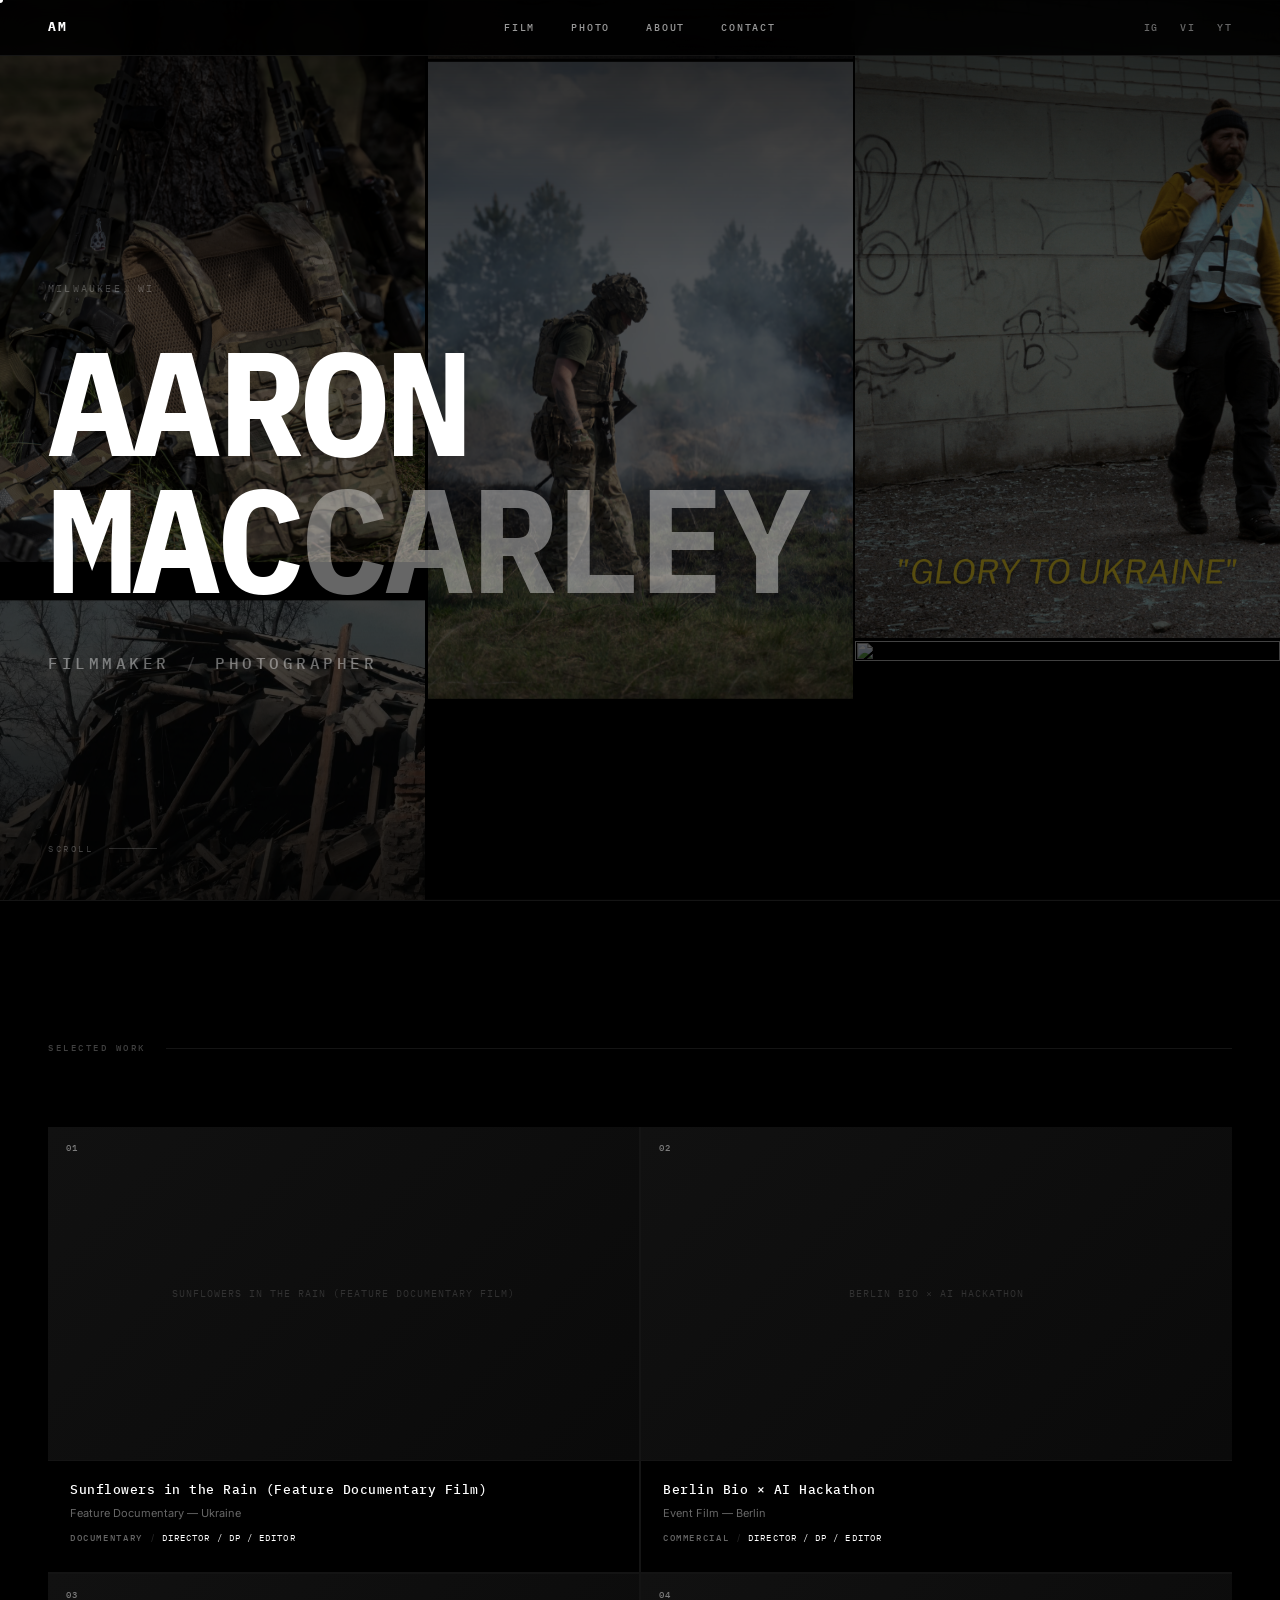
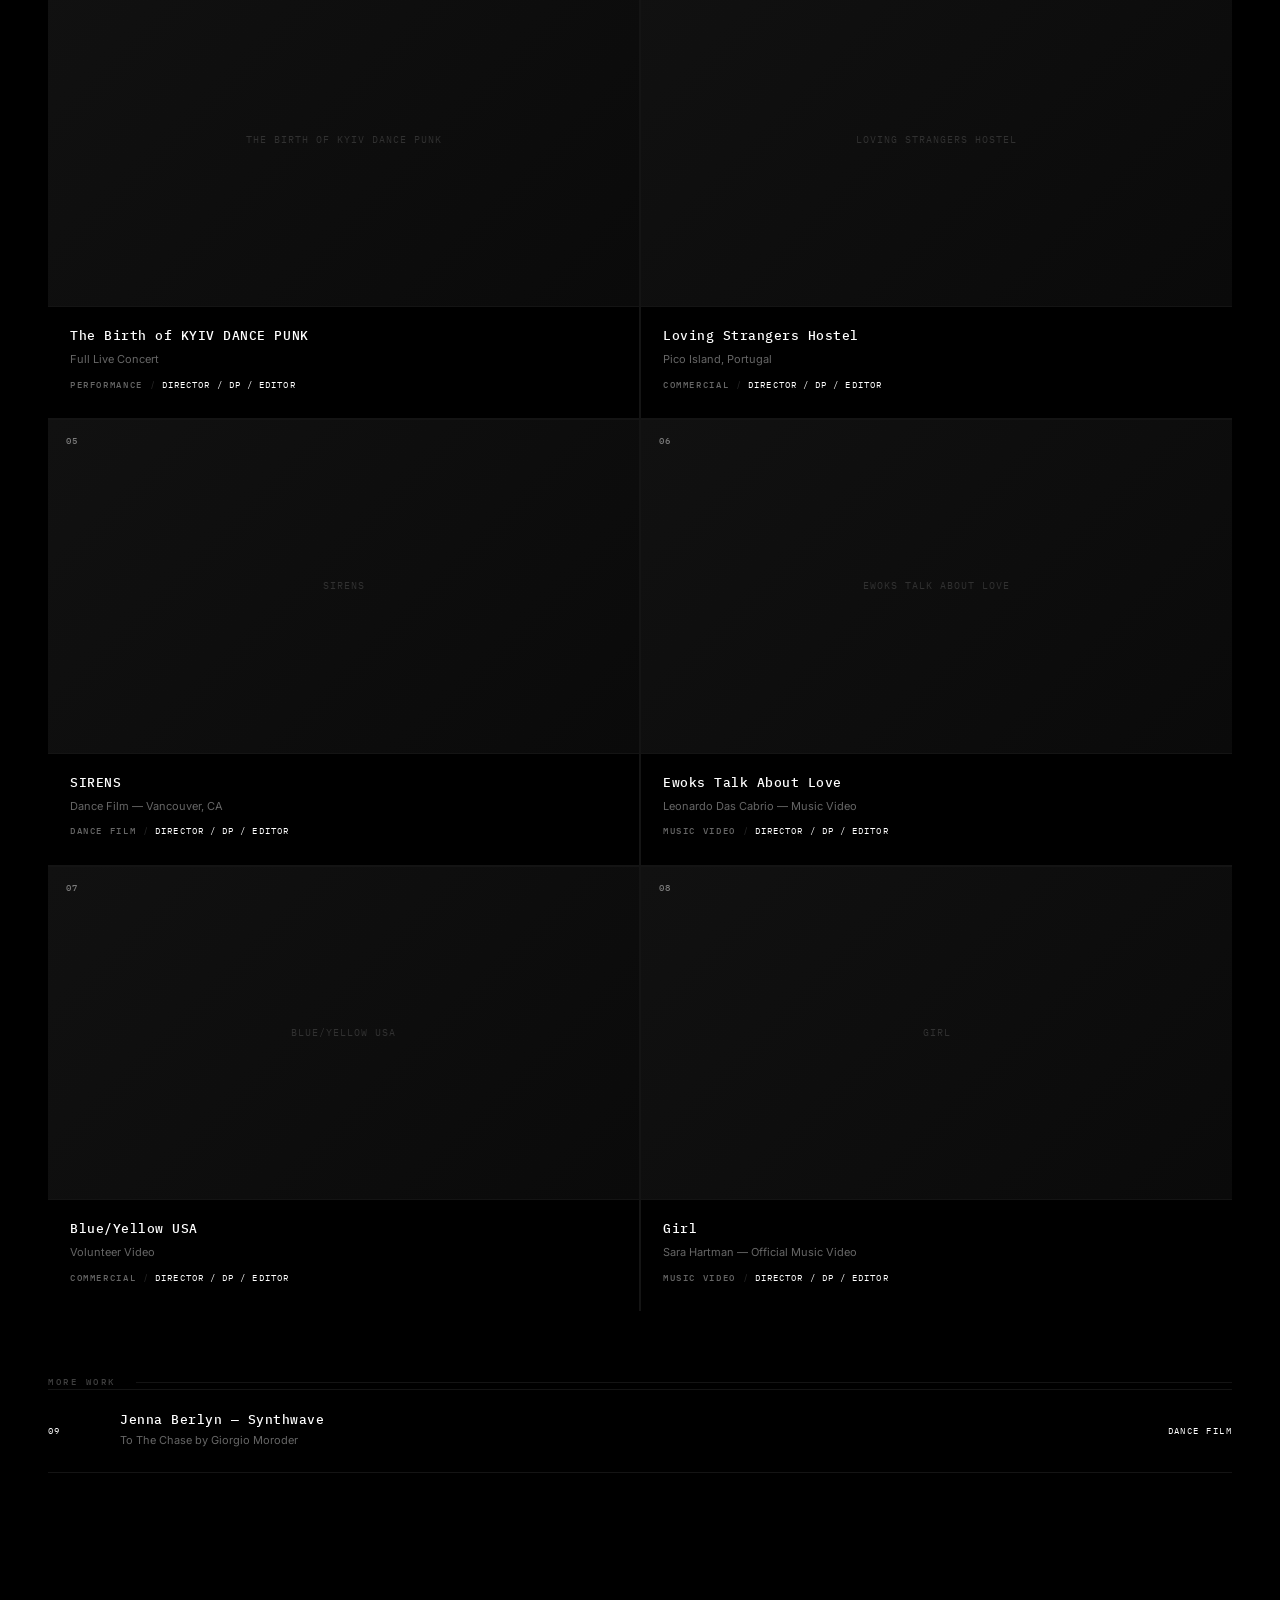
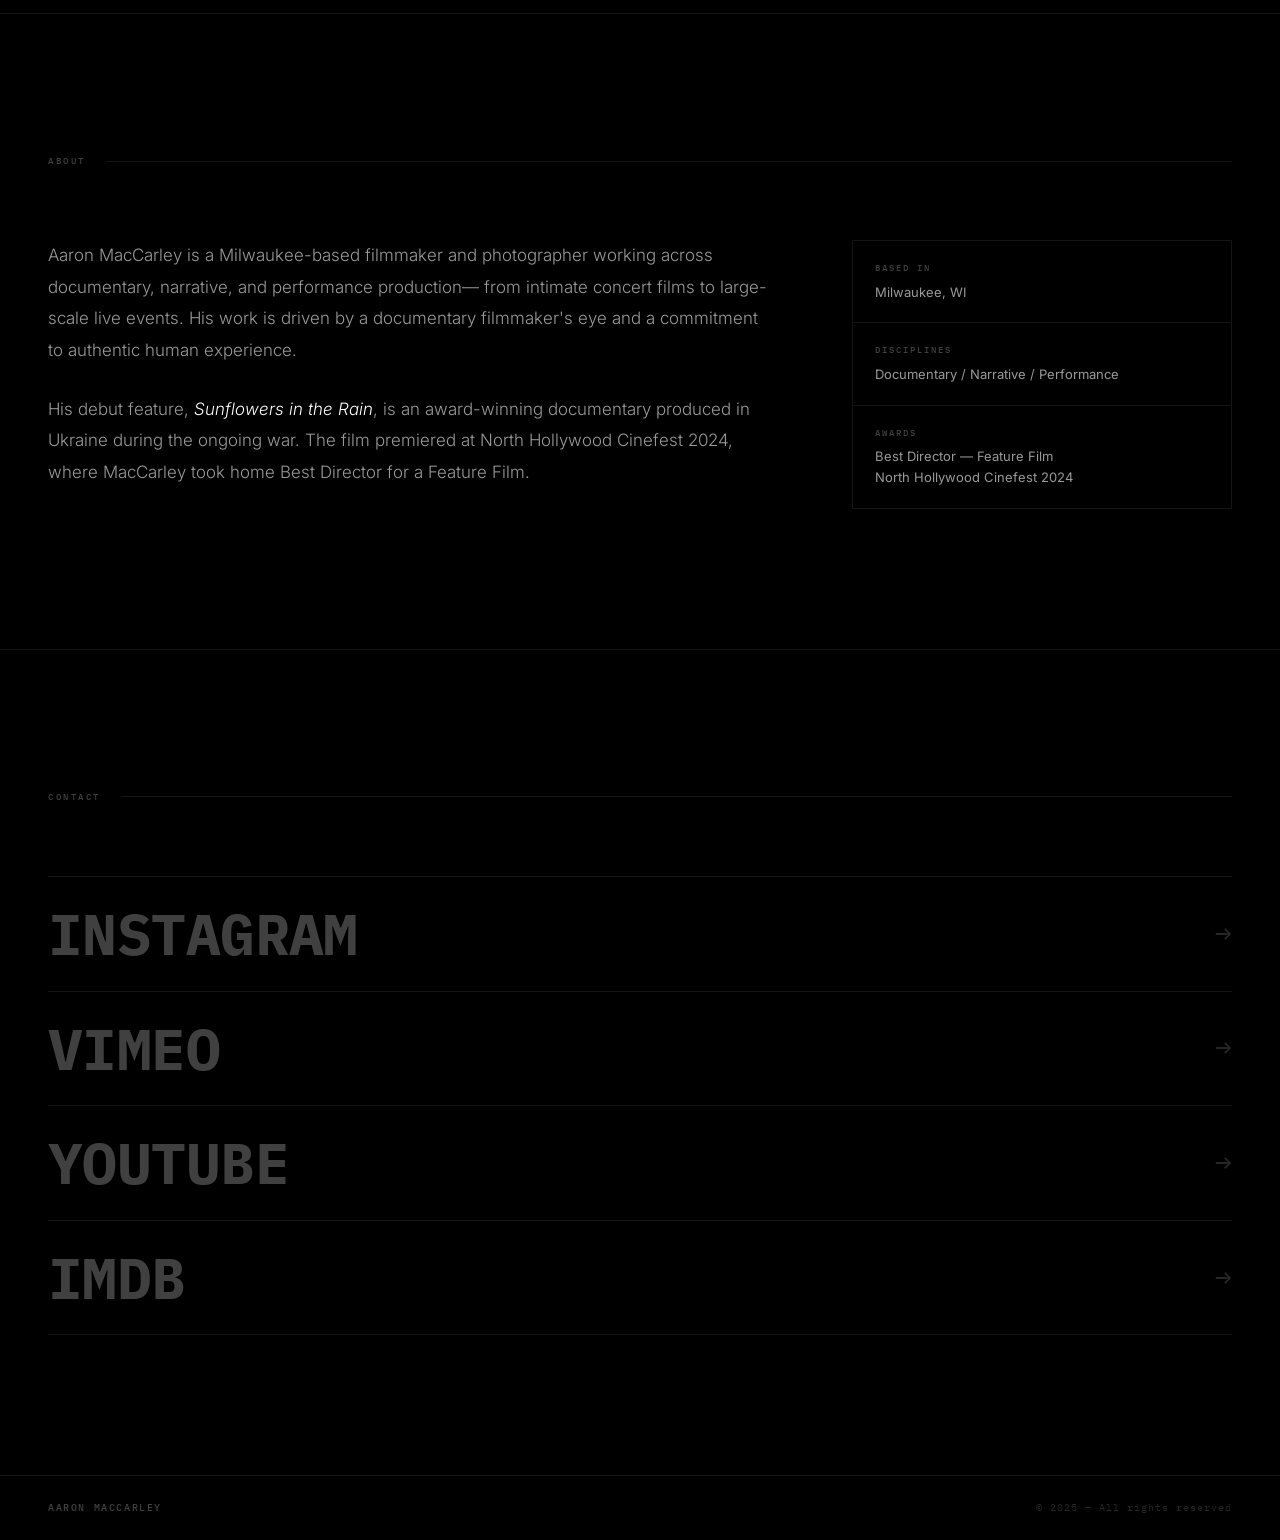
==== index.html @ b7f7fc2c "Add photo gallery section with per-project horizontal scroll pages - Add azov.html, ukraine.html, ot" ====
<!DOCTYPE html>
<html lang="en">
<head>
    <meta charset="UTF-8">
    <meta name="viewport" content="width=device-width, initial-scale=1.0">
    <title>Aaron MacCarley — Filmmaker & Photographer</title>
    <meta name="description" content="Milwaukee-based filmmaker and photographer. Documentary, music video, dance film, and commercial production.">
    <meta property="og:title" content="Aaron MacCarley — Filmmaker & Photographer">
    <meta property="og:description" content="Milwaukee-based filmmaker and photographer.">
    <meta property="og:type" content="website">

    <link rel="preconnect" href="https://fonts.googleapis.com">
    <link rel="preconnect" href="https://fonts.gstatic.com" crossorigin>
    <link href="https://fonts.googleapis.com/css2?family=IBM+Plex+Mono:ital,wght@0,400;0,500;0,700;1,500&family=Inter:wght@300;400;500&display=swap" rel="stylesheet">

    <link rel="stylesheet" href="style.css">
</head>
<body>

    <div id="cursor" aria-hidden="true"></div>
    <div id="cursor-ring" aria-hidden="true"></div>

    <!-- NAV -->
    <nav id="nav">
        <a href="#hero" class="nav-logo">AM</a>
        <div class="nav-links">
            <a href="#work">FILM</a>
            <a href="photography.html">PHOTO</a>
            <a href="#about">ABOUT</a>
            <a href="#contact">CONTACT</a>
        </div>
        <div class="nav-right">
            <div class="nav-social">
                <a href="https://www.instagram.com/macgnarley/" target="_blank" rel="noopener noreferrer">IG</a>
                <a href="https://vimeo.com/macgnarley" target="_blank" rel="noopener noreferrer">VI</a>
                <a href="https://youtube.com/macgnarley" target="_blank" rel="noopener noreferrer">YT</a>
            </div>
            <button class="nav-burger" id="nav-burger" aria-label="Open menu">
                <span></span><span></span>
            </button>
        </div>
    </nav>

    <!-- MOBILE MENU -->
    <div class="mobile-menu" id="mobile-menu">
        <nav class="mobile-nav-links">
            <a href="#work" class="mobile-link">FILM</a>
            <a href="photography.html" class="mobile-link">PHOTO</a>
            <a href="#about" class="mobile-link">ABOUT</a>
            <a href="#contact" class="mobile-link">CONTACT</a>
        </nav>
        <div class="mobile-social">
            <a href="https://www.instagram.com/macgnarley/" target="_blank" rel="noopener noreferrer">INSTAGRAM</a>
            <a href="https://vimeo.com/macgnarley" target="_blank" rel="noopener noreferrer">VIMEO</a>
            <a href="https://youtube.com/macgnarley" target="_blank" rel="noopener noreferrer">YOUTUBE</a>
            <a href="https://www.imdb.com/name/nm9268955" target="_blank" rel="noopener noreferrer">IMDB</a>
        </div>
    </div>

    <!-- HERO -->
    <section id="hero">
        <div class="hero-photos" aria-hidden="true">
            <div class="hero-photos-overlay"></div>
            <div class="hero-photos-grid">
                <div class="photo-col photo-col--up" style="--dur:32s">
                    <img src="Photo%20Portfolio%202026/Azov%20International/20250423_A7300672-_AZOV_3k%20JPEG.jpg" alt="">
                    <img src="Photo%20Portfolio%202026/Ukraine%20Evacuation%20Volunteers/SITRSTILL_BASE%20UA_JPG%20(2).jpg" alt="">
                    <img src="Photo%20Portfolio%202026/Travel%20%26%20Street/20230502_SR705978-Enhanced-NR-_3k%20JPEG.jpg" alt="">
                    <img src="Photo%20Portfolio%202026/Azov%20International/20250423_A7300672-_AZOV_3k%20JPEG.jpg" alt="">
                    <img src="Photo%20Portfolio%202026/Ukraine%20Evacuation%20Volunteers/SITRSTILL_BASE%20UA_JPG%20(2).jpg" alt="">
                    <img src="Photo%20Portfolio%202026/Travel%20%26%20Street/20230502_SR705978-Enhanced-NR-_3k%20JPEG.jpg" alt="">
                </div>
                <div class="photo-col photo-col--down" style="--dur:40s">
                    <img src="Photo%20Portfolio%202026/Worldly%20Cats/FCM03413-2048%20Portfolio%20Export-2.jpg" alt="">
                    <img src="Photo%20Portfolio%202026/Azov%20International/20250424_A7301273-_AZOV_3k%20JPEG.jpg" alt="">
                    <img src="Photo%20Portfolio%202026/Worldly%20Cats/FCM03413-2048%20Portfolio%20Export-2.jpg" alt="">
                    <img src="Photo%20Portfolio%202026/Azov%20International/20250424_A7301273-_AZOV_3k%20JPEG.jpg" alt="">
                </div>
                <div class="photo-col photo-col--up" style="--dur:27s">
                    <img src="Photo%20Portfolio%202026/Ukraine%20Evacuation%20Volunteers/SITRSTILL_BASE%20UA_JPG%20(10).jpg" alt="">
                    <img src="Photo%20Portfolio%202026/Travel%20%26%20Street/20250909_A7301855-_3k%20JPEG.jpg" alt="">
                    <img src="Photo%20Portfolio%202026/Ukraine%20Evacuation%20Volunteers/SITRSTILL_BASE%20UA_JPG%20(10).jpg" alt="">
                    <img src="Photo%20Portfolio%202026/Travel%20%26%20Street/20250909_A7301855-_3k%20JPEG.jpg" alt="">
                </div>
            </div>
        </div>
        <div class="hero-inner">
            <div class="hero-meta fade-up" style="--d:0.1s">
                <span>MILWAUKEE, WI</span>
            </div>
            <h1 class="hero-name fade-up" style="--d:0.3s">
                <span class="hero-name-line">AARON</span>
                <span class="hero-name-line">MAC<span class="hero-name-dim">CARLEY</span></span>
            </h1>
            <div class="hero-roles fade-up" style="--d:0.5s">
                <span>FILMMAKER</span>
                <span class="sep">/</span>
                <span>PHOTOGRAPHER</span>
            </div>
        </div>
        <div class="hero-scroll fade-up" style="--d:0.9s">
            <span>SCROLL</span>
            <div class="scroll-line"></div>
        </div>
    </section>

    <!-- SELECTED WORK -->
    <section id="work">
        <div class="section-header reveal">
            <span class="section-label">SELECTED WORK</span>
        </div>
        <div class="projects-grid" id="projects-grid"></div>
        <div class="overflow-header reveal">
            <span class="section-label">MORE WORK</span>
        </div>
        <div class="all-work-list" id="overflow-list"></div>
    </section>

    <!-- ABOUT -->
    <section id="about">
        <div class="section-header reveal">
            <span class="section-label">ABOUT</span>
        </div>
        <div class="about-grid">
            <div class="about-text reveal">
                <p class="about-bio">
                    Aaron MacCarley is a Milwaukee-based filmmaker and photographer working across documentary, narrative, and performance production— from intimate concert films to large-scale live events. His work is driven by a documentary filmmaker's eye and a commitment to authentic human experience.
                </p>
                <p class="about-bio">
                    His debut feature, <em>Sunflowers in the Rain</em>, is an award-winning documentary produced in Ukraine during the ongoing war. The film premiered at North Hollywood Cinefest 2024, where MacCarley took home Best Director for a Feature Film.
                </p>
            </div>
            <div class="about-details reveal">
                <div class="detail-row">
                    <span class="detail-label">BASED IN</span>
                    <span class="detail-val">Milwaukee, WI</span>
                </div>
                <div class="detail-row">
                    <span class="detail-label">DISCIPLINES</span>
                    <span class="detail-val">Documentary / Narrative / Performance</span>
                </div>
                <div class="detail-row">
                    <span class="detail-label">AWARDS</span>
                    <span class="detail-val">Best Director — Feature Film<br>North Hollywood Cinefest 2024</span>
                </div>
            </div>
        </div>
    </section>

    <!-- CONTACT -->
    <section id="contact">
        <div class="section-header reveal">
            <span class="section-label">CONTACT</span>
        </div>
        <div class="contact-links reveal">
            <a class="contact-link" href="https://www.instagram.com/macgnarley/" target="_blank" rel="noopener noreferrer">
                <span class="contact-link-label">INSTAGRAM</span>
                <span class="contact-link-arrow">→</span>
            </a>
            <a class="contact-link" href="https://vimeo.com/macgnarley" target="_blank" rel="noopener noreferrer">
                <span class="contact-link-label">VIMEO</span>
                <span class="contact-link-arrow">→</span>
            </a>
            <a class="contact-link" href="https://youtube.com/macgnarley" target="_blank" rel="noopener noreferrer">
                <span class="contact-link-label">YOUTUBE</span>
                <span class="contact-link-arrow">→</span>
            </a>
            <a class="contact-link" href="https://www.imdb.com/name/nm9268955" target="_blank" rel="noopener noreferrer">
                <span class="contact-link-label">IMDB</span>
                <span class="contact-link-arrow">→</span>
            </a>
        </div>
    </section>

    <!-- FOOTER -->
    <footer>
        <span class="footer-name">AARON MACCARLEY</span>
        <span class="footer-copy">© 2025 — All rights reserved</span>
    </footer>

    <!-- VIDEO MODAL -->
    <div id="modal-overlay" class="modal-overlay"></div>
    <div id="modal" class="modal" role="dialog" aria-modal="true" aria-label="Video player">
        <button id="modal-close" class="modal-close">
            <svg width="14" height="14" viewBox="0 0 14 14" fill="none" xmlns="http://www.w3.org/2000/svg">
                <line x1="1" y1="1" x2="13" y2="13" stroke="currentColor" stroke-width="1.5"/>
                <line x1="13" y1="1" x2="1" y2="13" stroke="currentColor" stroke-width="1.5"/>
            </svg>
            <span>CLOSE</span>
        </button>
        <div class="modal-body">
            <div class="modal-video-wrap">
                <iframe id="modal-iframe" frameborder="0"
                    allow="autoplay; fullscreen; picture-in-picture"
                    allowfullscreen></iframe>
            </div>
            <div class="modal-meta">
                <span class="modal-title-text" id="modal-title"></span>
                <span class="modal-cat" id="modal-cat"></span>
                <a class="modal-external" id="modal-external" target="_blank" rel="noopener noreferrer">WATCH ON ↗</a>
            </div>
        </div>
    </div>

    <script src="script.js"></script>
</body>
</html>
---- style.css ----
/* =============================================
   RESET & ROOT
   ============================================= */
*, *::before, *::after {
    box-sizing: border-box;
    margin: 0;
    padding: 0;
}

:root {
    --black:    #000000;
    --dark:     #0d0d0d;
    --darker:   #080808;
    --white:    #ffffff;
    --w60:      rgba(255,255,255,0.60);
    --w40:      rgba(255,255,255,0.40);
    --w25:      rgba(255,255,255,0.25);
    --w15:      rgba(255,255,255,0.15);
    --w08:      rgba(255,255,255,0.08);
    --w05:      rgba(255,255,255,0.05);
    --border:   rgba(255,255,255,0.08);

    --mono: 'IBM Plex Mono', 'Courier New', monospace;
    --sans: 'Inter', -apple-system, BlinkMacSystemFont, sans-serif;

    --nav-h:  56px;
    --pad-x:  48px;
    --sec-py: 140px;
}

html {
    scroll-behavior: smooth;
}

body {
    background: var(--black);
    color: var(--white);
    font-family: var(--sans);
    font-weight: 400;
    line-height: 1.6;
    -webkit-font-smoothing: antialiased;
    -moz-osx-font-smoothing: grayscale;
    overflow-x: hidden;
    cursor: none;
}

img   { max-width: 100%; display: block; }
a     { color: inherit; text-decoration: none; }
button { background: none; border: none; cursor: none; color: inherit; }

section[id] {
    scroll-margin-top: var(--nav-h);
}

/* =============================================
   CUSTOM CURSOR
   ============================================= */
#cursor {
    position: fixed;
    width: 6px;
    height: 6px;
    background: var(--white);
    border-radius: 50%;
    pointer-events: none;
    z-index: 9999;
    transform: translate(-50%, -50%);
    transition: opacity 0.3s;
    will-change: left, top;
}

#cursor-ring {
    position: fixed;
    width: 30px;
    height: 30px;
    border: 1px solid var(--w40);
    border-radius: 50%;
    pointer-events: none;
    z-index: 9998;
    transform: translate(-50%, -50%);
    transition: width 0.25s ease, height 0.25s ease, border-color 0.25s ease;
    will-change: left, top;
}

body.cursor-hover #cursor-ring {
    width: 48px;
    height: 48px;
    border-color: var(--white);
}

/* =============================================
   ANIMATIONS
   ============================================= */
@keyframes fadeUp {
    from { opacity: 0; transform: translateY(28px); }
    to   { opacity: 1; transform: translateY(0); }
}

.fade-up {
    opacity: 0;
    transform: translateY(28px);
    animation: fadeUp 0.9s cubic-bezier(0.22, 1, 0.36, 1) forwards;
    animation-delay: var(--d, 0s);
}

.reveal {
    opacity: 0;
    transform: translateY(36px);
    transition: opacity 0.8s cubic-bezier(0.22, 1, 0.36, 1),
                transform 0.8s cubic-bezier(0.22, 1, 0.36, 1);
    transition-delay: var(--reveal-delay, 0s);
}

.reveal.visible {
    opacity: 1;
    transform: translateY(0);
}

/* =============================================
   NAVIGATION
   ============================================= */
#nav {
    position: fixed;
    top: 0;
    left: 0;
    right: 0;
    z-index: 500;
    height: var(--nav-h);
    display: flex;
    align-items: center;
    justify-content: space-between;
    padding: 0 var(--pad-x);
    border-bottom: 1px solid var(--border);
    background: rgba(0,0,0,0.88);
    backdrop-filter: blur(14px);
    -webkit-backdrop-filter: blur(14px);
    transition: border-color 0.4s;
}

.nav-logo {
    font-family: var(--mono);
    font-size: 13px;
    font-weight: 700;
    letter-spacing: 0.12em;
    transition: opacity 0.2s;
}
.nav-logo:hover { opacity: 0.5; }

.nav-links {
    position: absolute;
    left: 50%;
    transform: translateX(-50%);
    display: flex;
    gap: 36px;
}

.nav-links a {
    font-family: var(--mono);
    font-size: 10px;
    font-weight: 500;
    letter-spacing: 0.18em;
    color: var(--w60);
    transition: color 0.2s;
}
.nav-links a:hover { color: var(--white); }

.nav-right {
    display: flex;
    align-items: center;
    gap: 28px;
}

.nav-social {
    display: flex;
    gap: 22px;
}

.nav-social a {
    font-family: var(--mono);
    font-size: 10px;
    font-weight: 500;
    letter-spacing: 0.14em;
    color: var(--w40);
    transition: color 0.2s;
}
.nav-social a:hover { color: var(--white); }

.nav-burger {
    display: none;
    flex-direction: column;
    gap: 5px;
    width: 22px;
    padding: 4px 0;
}

.nav-burger span {
    display: block;
    width: 100%;
    height: 1px;
    background: var(--w60);
    transition: transform 0.3s, opacity 0.3s, background 0.2s;
}

.nav-burger.open span:first-child {
    transform: translateY(6px) rotate(45deg);
    background: var(--white);
}
.nav-burger.open span:last-child {
    transform: translateY(-6px) rotate(-45deg);
    background: var(--white);
}

/* =============================================
   MOBILE MENU
   ============================================= */
.mobile-menu {
    position: fixed;
    inset: 0;
    z-index: 490;
    background: var(--black);
    display: flex;
    flex-direction: column;
    justify-content: center;
    align-items: flex-start;
    padding: 80px var(--pad-x);
    opacity: 0;
    pointer-events: none;
    transition: opacity 0.4s ease;
}

.mobile-menu.open {
    opacity: 1;
    pointer-events: all;
}

.mobile-nav-links {
    display: flex;
    flex-direction: column;
    gap: 8px;
    margin-bottom: 64px;
}

.mobile-link {
    font-family: var(--mono);
    font-size: clamp(36px, 8vw, 56px);
    font-weight: 700;
    color: var(--w25);
    transition: color 0.2s;
    line-height: 1.15;
}
.mobile-link:hover { color: var(--white); }

.mobile-social {
    display: flex;
    flex-direction: column;
    gap: 14px;
}

.mobile-social a {
    font-family: var(--mono);
    font-size: 11px;
    letter-spacing: 0.18em;
    color: var(--w40);
    transition: color 0.2s;
}
.mobile-social a:hover { color: var(--white); }

/* =============================================
   HERO
   ============================================= */
#hero {
    min-height: 100vh;
    display: flex;
    flex-direction: column;
    justify-content: center;
    padding: calc(var(--nav-h) + 80px) var(--pad-x) 80px;
    position: relative;
    overflow: hidden;
}

#hero::before {
    content: '';
    position: absolute;
    bottom: 0;
    left: 0;
    right: 0;
    height: 1px;
    background: var(--border);
}

.hero-meta {
    display: flex;
    align-items: center;
    gap: 12px;
    font-family: var(--mono);
    font-size: 10px;
    letter-spacing: 0.22em;
    color: var(--w25);
    text-transform: uppercase;
    margin-bottom: 36px;
}

.sep {
    color: var(--w15);
}

.hero-name {
    font-family: var(--mono);
    font-size: clamp(64px, 11.5vw, 148px);
    font-weight: 700;
    line-height: 0.93;
    letter-spacing: -0.025em;
    text-transform: uppercase;
    display: flex;
    flex-direction: column;
    margin-bottom: 44px;
}

.hero-name-line {
    display: block;
}

.hero-name-dim {
    color: var(--w40);
}

.hero-roles {
    display: flex;
    align-items: center;
    gap: 16px;
    font-family: var(--mono);
    font-size: clamp(12px, 1.3vw, 16px);
    font-weight: 500;
    letter-spacing: 0.22em;
    color: var(--w40);
    text-transform: uppercase;
}

.hero-scroll {
    position: absolute;
    bottom: 44px;
    left: var(--pad-x);
    z-index: 1;
    display: flex;
    align-items: center;
    gap: 16px;
    font-family: var(--mono);
    font-size: 9px;
    letter-spacing: 0.28em;
    color: var(--w25);
    text-transform: uppercase;
}

.scroll-line {
    width: 48px;
    height: 1px;
    background: var(--w15);
    overflow: hidden;
}

.scroll-line::after {
    content: '';
    display: block;
    width: 100%;
    height: 100%;
    background: var(--w60);
    transform: translateX(-100%);
    animation: scrollLine 2.4s ease-in-out 1.2s infinite;
}

@keyframes scrollLine {
    0%   { transform: translateX(-100%); }
    50%  { transform: translateX(0); }
    100% { transform: translateX(100%); }
}

/* =============================================
   HERO PHOTO GRID
   ============================================= */
.hero-photos {
    position: absolute;
    inset: 0;
    z-index: 0;
    overflow: hidden;
}

.hero-photos-overlay {
    position: absolute;
    inset: 0;
    z-index: 2;
    background: linear-gradient(
        to bottom,
        rgba(0,0,0,0.82) 0%,
        rgba(0,0,0,0.52) 30%,
        rgba(0,0,0,0.52) 70%,
        rgba(0,0,0,0.82) 100%
    );
    pointer-events: none;
}

.hero-photos-grid {
    display: grid;
    grid-template-columns: repeat(3, 1fr);
    gap: 3px;
    position: relative;
    z-index: 1;
}

.photo-col {
    display: flex;
    flex-direction: column;
    will-change: transform;
}

.photo-col img {
    width: 100%;
    aspect-ratio: 2 / 3;
    object-fit: cover;
    display: block;
    flex-shrink: 0;
    filter: brightness(0.75) saturate(0.8);
    margin-bottom: 3px;
}


.hero-inner {
    position: relative;
    z-index: 1;
}

/* =============================================
   SECTION SHARED
   ============================================= */
section {
    padding: var(--sec-py) var(--pad-x);
    border-top: 1px solid var(--border);
}

.section-header {
    display: flex;
    align-items: center;
    gap: 20px;
    margin-bottom: 72px;
}

.section-label {
    font-family: var(--mono);
    font-size: 9px;
    font-weight: 500;
    letter-spacing: 0.28em;
    color: var(--w25);
    text-transform: uppercase;
    white-space: nowrap;
}

.section-header::after {
    content: '';
    flex: 1;
    height: 1px;
    background: var(--border);
}

/* =============================================
   PROJECTS GRID
   ============================================= */
.projects-grid {
    display: grid;
    grid-template-columns: repeat(2, 1fr);
    gap: 2px;
    background: var(--w08);
}

.project-card {
    background: var(--black);
    cursor: none;
    transition: opacity 0.3s;
}

.project-thumb {
    position: relative;
    aspect-ratio: 16 / 9;
    overflow: hidden;
    background: var(--dark);
}

.project-thumb-bg {
    position: absolute;
    inset: 0;
    background: linear-gradient(135deg, #111 0%, #0a0a0a 100%);
    display: flex;
    align-items: center;
    justify-content: center;
}

.project-thumb-bg .thumb-fallback-text {
    font-family: var(--mono);
    font-size: 10px;
    letter-spacing: 0.1em;
    color: var(--w15);
    text-align: center;
    padding: 16px;
}

.project-thumb img {
    position: absolute;
    inset: 0;
    width: 100%;
    height: 100%;
    object-fit: cover;
    display: block;
    transition: transform 0.7s cubic-bezier(0.25, 0.46, 0.45, 0.94),
                filter 0.4s ease;
    filter: brightness(0.8) saturate(0.9);
}

.project-thumb img.loaded {
    filter: brightness(0.82) saturate(0.85);
}

.project-card:hover .project-thumb img {
    transform: scale(1.05);
    filter: brightness(0.6) saturate(0.8);
}

.project-overlay {
    position: absolute;
    inset: 0;
    display: flex;
    align-items: center;
    justify-content: center;
    opacity: 0;
    transition: opacity 0.35s ease;
    z-index: 3;
}

.project-card:hover .project-overlay {
    opacity: 1;
}

.project-overlay-btn {
    font-family: var(--mono);
    font-size: 10px;
    font-weight: 500;
    letter-spacing: 0.22em;
    color: var(--white);
    border: 1px solid rgba(255,255,255,0.45);
    padding: 11px 22px;
    transition: border-color 0.2s, background 0.2s;
}

.project-overlay-btn:hover {
    background: rgba(255,255,255,0.08);
    border-color: var(--white);
}

.project-num {
    position: absolute;
    top: 14px;
    left: 18px;
    font-family: var(--mono);
    font-size: 9px;
    font-weight: 500;
    letter-spacing: 0.1em;
    color: rgba(255,255,255,0.45);
    z-index: 2;
}

.project-info {
    padding: 20px 22px 26px;
    border-top: 1px solid var(--border);
}

.project-title {
    font-family: var(--mono);
    font-size: 13px;
    font-weight: 500;
    letter-spacing: 0.04em;
    color: var(--white);
    line-height: 1.4;
    margin-bottom: 7px;
}

.project-sub {
    font-size: 11px;
    color: var(--w40);
    margin-bottom: 10px;
    line-height: 1.4;
}

.project-tags {
    display: flex;
    align-items: center;
    gap: 8px;
    flex-wrap: wrap;
}

.project-cat {
    font-family: var(--mono);
    font-size: 9px;
    font-weight: 500;
    letter-spacing: 0.18em;
    color: var(--w40);
    text-transform: uppercase;
}

.project-role-tag {
    font-family: var(--mono);
    font-size: 9px;
    letter-spacing: 0.12em;
    color: var(--w20);
    text-transform: uppercase;
}

.tag-sep {
    font-size: 9px;
    color: var(--w15);
}

/* =============================================
   OVERFLOW HEADER
   ============================================= */
.overflow-header {
    display: flex;
    align-items: center;
    gap: 20px;
    margin-top: 64px;
}

.overflow-header::after {
    content: '';
    flex: 1;
    height: 1px;
    background: var(--border);
}

/* =============================================
   ALL WORK LIST
   ============================================= */
.all-work-list {
    display: flex;
    flex-direction: column;
}

.work-item {
    display: grid;
    grid-template-columns: 48px 1fr 160px;
    align-items: center;
    gap: 24px;
    padding: 22px 0;
    border-bottom: 1px solid var(--border);
    transition: opacity 0.25s;
}

.work-item:first-child {
    border-top: 1px solid var(--border);
}

.work-item:hover { opacity: 0.5; }

.work-num {
    font-family: var(--mono);
    font-size: 9px;
    color: var(--w20);
    letter-spacing: 0.1em;
}

.work-title-wrap { min-width: 0; }

.work-title {
    font-family: var(--mono);
    font-size: 13px;
    font-weight: 500;
    letter-spacing: 0.04em;
    color: var(--white);
    line-height: 1.3;
}

.work-sub {
    font-size: 11px;
    color: var(--w40);
    margin-top: 3px;
}

.work-cat {
    font-family: var(--mono);
    font-size: 9px;
    letter-spacing: 0.16em;
    color: var(--w30);
    text-transform: uppercase;
    text-align: right;
}

/* =============================================
   ABOUT
   ============================================= */
.about-grid {
    display: grid;
    grid-template-columns: 1fr 380px;
    gap: 80px;
    align-items: start;
}

.about-bio {
    font-size: 17px;
    font-weight: 300;
    line-height: 1.85;
    color: var(--w60);
    margin-bottom: 28px;
}

.about-bio em {
    color: var(--white);
    font-style: italic;
}

.about-bio:last-child { margin-bottom: 0; }

.about-details {
    display: flex;
    flex-direction: column;
    gap: 0;
    border: 1px solid var(--border);
}

.detail-row {
    display: grid;
    grid-template-columns: 1fr;
    gap: 6px;
    padding: 20px 22px;
    border-bottom: 1px solid var(--border);
}

.detail-row:last-child { border-bottom: none; }

.detail-label {
    font-family: var(--mono);
    font-size: 9px;
    font-weight: 500;
    letter-spacing: 0.22em;
    color: var(--w25);
    text-transform: uppercase;
}

.detail-val {
    font-size: 13px;
    color: var(--w60);
    line-height: 1.6;
}

/* =============================================
   CONTACT
   ============================================= */
.contact-links {
    display: flex;
    flex-direction: column;
}

.contact-link {
    display: flex;
    align-items: center;
    justify-content: space-between;
    padding: 28px 0;
    border-bottom: 1px solid var(--border);
    transition: padding-left 0.35s cubic-bezier(0.22, 1, 0.36, 1),
                opacity 0.2s;
}

.contact-link:first-child { border-top: 1px solid var(--border); }

.contact-link:hover {
    padding-left: 20px;
}

.contact-link-label {
    font-family: var(--mono);
    font-size: clamp(24px, 4.5vw, 60px);
    font-weight: 700;
    letter-spacing: -0.01em;
    color: var(--w25);
    transition: color 0.3s;
    line-height: 1;
}

.contact-link:hover .contact-link-label {
    color: var(--white);
}

.contact-link-arrow {
    font-family: var(--mono);
    font-size: clamp(16px, 2.5vw, 28px);
    color: var(--w15);
    transition: color 0.3s, transform 0.3s;
    line-height: 1;
}

.contact-link:hover .contact-link-arrow {
    color: var(--white);
    transform: translateX(8px);
}

/* =============================================
   FOOTER
   ============================================= */
footer {
    display: flex;
    justify-content: space-between;
    align-items: center;
    padding: 24px var(--pad-x);
    border-top: 1px solid var(--border);
}

.footer-name {
    font-family: var(--mono);
    font-size: 10px;
    font-weight: 500;
    letter-spacing: 0.16em;
    color: var(--w25);
}

.footer-copy {
    font-family: var(--mono);
    font-size: 10px;
    letter-spacing: 0.1em;
    color: var(--w15);
}

/* =============================================
   VIDEO MODAL
   ============================================= */
.modal-overlay {
    position: fixed;
    inset: 0;
    background: rgba(0,0,0,0.96);
    z-index: 600;
    opacity: 0;
    pointer-events: none;
    transition: opacity 0.4s ease;
}

.modal-overlay.open {
    opacity: 1;
    pointer-events: all;
}

.modal {
    position: fixed;
    inset: 0;
    z-index: 700;
    display: flex;
    align-items: center;
    justify-content: center;
    padding: var(--nav-h) var(--pad-x) 40px;
    opacity: 0;
    pointer-events: none;
    transition: opacity 0.4s ease;
}

.modal.open {
    opacity: 1;
    pointer-events: all;
}

.modal-close {
    position: fixed;
    top: 18px;
    right: var(--pad-x);
    display: flex;
    align-items: center;
    gap: 10px;
    font-family: var(--mono);
    font-size: 10px;
    letter-spacing: 0.18em;
    color: var(--w60);
    transition: color 0.2s;
    z-index: 10;
}

.modal-close:hover { color: var(--white); }

.modal-body {
    width: 100%;
    max-width: 1200px;
}

.modal-video-wrap {
    width: 100%;
    aspect-ratio: 16 / 9;
    background: var(--dark);
    overflow: hidden;
}

.modal-video-wrap iframe {
    width: 100%;
    height: 100%;
    display: block;
}

.modal-meta {
    display: flex;
    align-items: center;
    gap: 16px;
    margin-top: 18px;
    padding-top: 18px;
    border-top: 1px solid var(--border);
}

.modal-title-text {
    font-family: var(--mono);
    font-size: 13px;
    font-weight: 500;
    letter-spacing: 0.06em;
    color: var(--white);
}

.modal-cat {
    font-family: var(--mono);
    font-size: 9px;
    letter-spacing: 0.18em;
    color: var(--w40);
    text-transform: uppercase;
}

.modal-external {
    font-family: var(--mono);
    font-size: 9px;
    letter-spacing: 0.18em;
    color: var(--w40);
    text-transform: uppercase;
    margin-left: auto;
    border-bottom: 1px solid var(--w15);
    padding-bottom: 1px;
    transition: color 0.2s, border-color 0.2s;
}

.modal-external:hover {
    color: var(--white);
    border-color: var(--w60);
}

/* =============================================
   PHOTOGRAPHY INDEX
   ============================================= */
.photo-index-section {
    padding-top: calc(var(--nav-h) + var(--sec-py));
    border-top: none;
}

.photo-projects-grid {
    display: grid;
    grid-template-columns: repeat(2, 1fr);
    gap: 2px;
    background: var(--w08);
}

.photo-project {
    background: var(--black);
    display: block;
    text-decoration: none;
}

.photo-project-thumb {
    position: relative;
    aspect-ratio: 3 / 2;
    overflow: hidden;
    background: var(--dark);
}

.photo-project-thumb img {
    width: 100%;
    height: 100%;
    object-fit: cover;
    display: block;
    transition: transform 0.7s cubic-bezier(0.25, 0.46, 0.45, 0.94),
                filter 0.4s ease;
    filter: brightness(0.82) saturate(0.85);
}

.photo-project:hover .photo-project-thumb img {
    transform: scale(1.04);
    filter: brightness(0.62) saturate(0.8);
}

.photo-project-num {
    position: absolute;
    top: 14px;
    left: 18px;
    font-family: var(--mono);
    font-size: 9px;
    font-weight: 500;
    letter-spacing: 0.1em;
    color: rgba(255,255,255,0.45);
    z-index: 2;
}

.photo-project-overlay {
    position: absolute;
    inset: 0;
    display: flex;
    align-items: center;
    justify-content: center;
    opacity: 0;
    transition: opacity 0.35s ease;
    z-index: 3;
}

.photo-project:hover .photo-project-overlay { opacity: 1; }

.photo-project-overlay span {
    font-family: var(--mono);
    font-size: 10px;
    font-weight: 500;
    letter-spacing: 0.22em;
    color: var(--white);
    border: 1px solid rgba(255,255,255,0.45);
    padding: 11px 22px;
    transition: border-color 0.2s;
}

.photo-project:hover .photo-project-overlay span {
    border-color: var(--white);
}

.photo-project-info {
    padding: 20px 22px 26px;
    border-top: 1px solid var(--border);
    display: flex;
    align-items: baseline;
    justify-content: space-between;
    gap: 16px;
}

.photo-project-title {
    font-family: var(--mono);
    font-size: 13px;
    font-weight: 500;
    letter-spacing: 0.04em;
    color: var(--white);
    line-height: 1.4;
}

.photo-project-meta {
    font-family: var(--mono);
    font-size: 9px;
    letter-spacing: 0.16em;
    color: var(--w40);
    text-transform: uppercase;
    flex-shrink: 0;
}

/* =============================================
   RESPONSIVE — TABLET
   ============================================= */
@media (max-width: 1100px) {
    :root {
        --pad-x:  36px;
        --sec-py: 110px;
    }

    .about-grid {
        grid-template-columns: 1fr;
        gap: 56px;
    }

    .about-details {
        max-width: 480px;
    }
}

@media (max-width: 860px) {
    :root {
        --pad-x:  28px;
        --sec-py: 88px;
    }

    .nav-links { display: none; }

    .nav-burger { display: flex; }

    .projects-grid,
    .photo-projects-grid {
        grid-template-columns: 1fr;
    }

    .work-item {
        grid-template-columns: 36px 1fr;
    }

    .work-cat { display: none; }

    .hero-name {
        font-size: clamp(52px, 15vw, 96px);
    }
}

@media (max-width: 600px) {
    :root {
        --pad-x:  20px;
        --sec-py: 72px;
        --nav-h:  52px;
    }

    .nav-social { display: none; }

    .section-header { margin-bottom: 48px; }

    .about-bio { font-size: 15px; }

    .modal {
        padding: var(--nav-h) var(--pad-x) 24px;
    }

    .contact-link { padding: 20px 0; }

    footer {
        flex-direction: column;
        gap: 8px;
        text-align: center;
    }

    body { cursor: auto; }
    #cursor, #cursor-ring { display: none; }
}
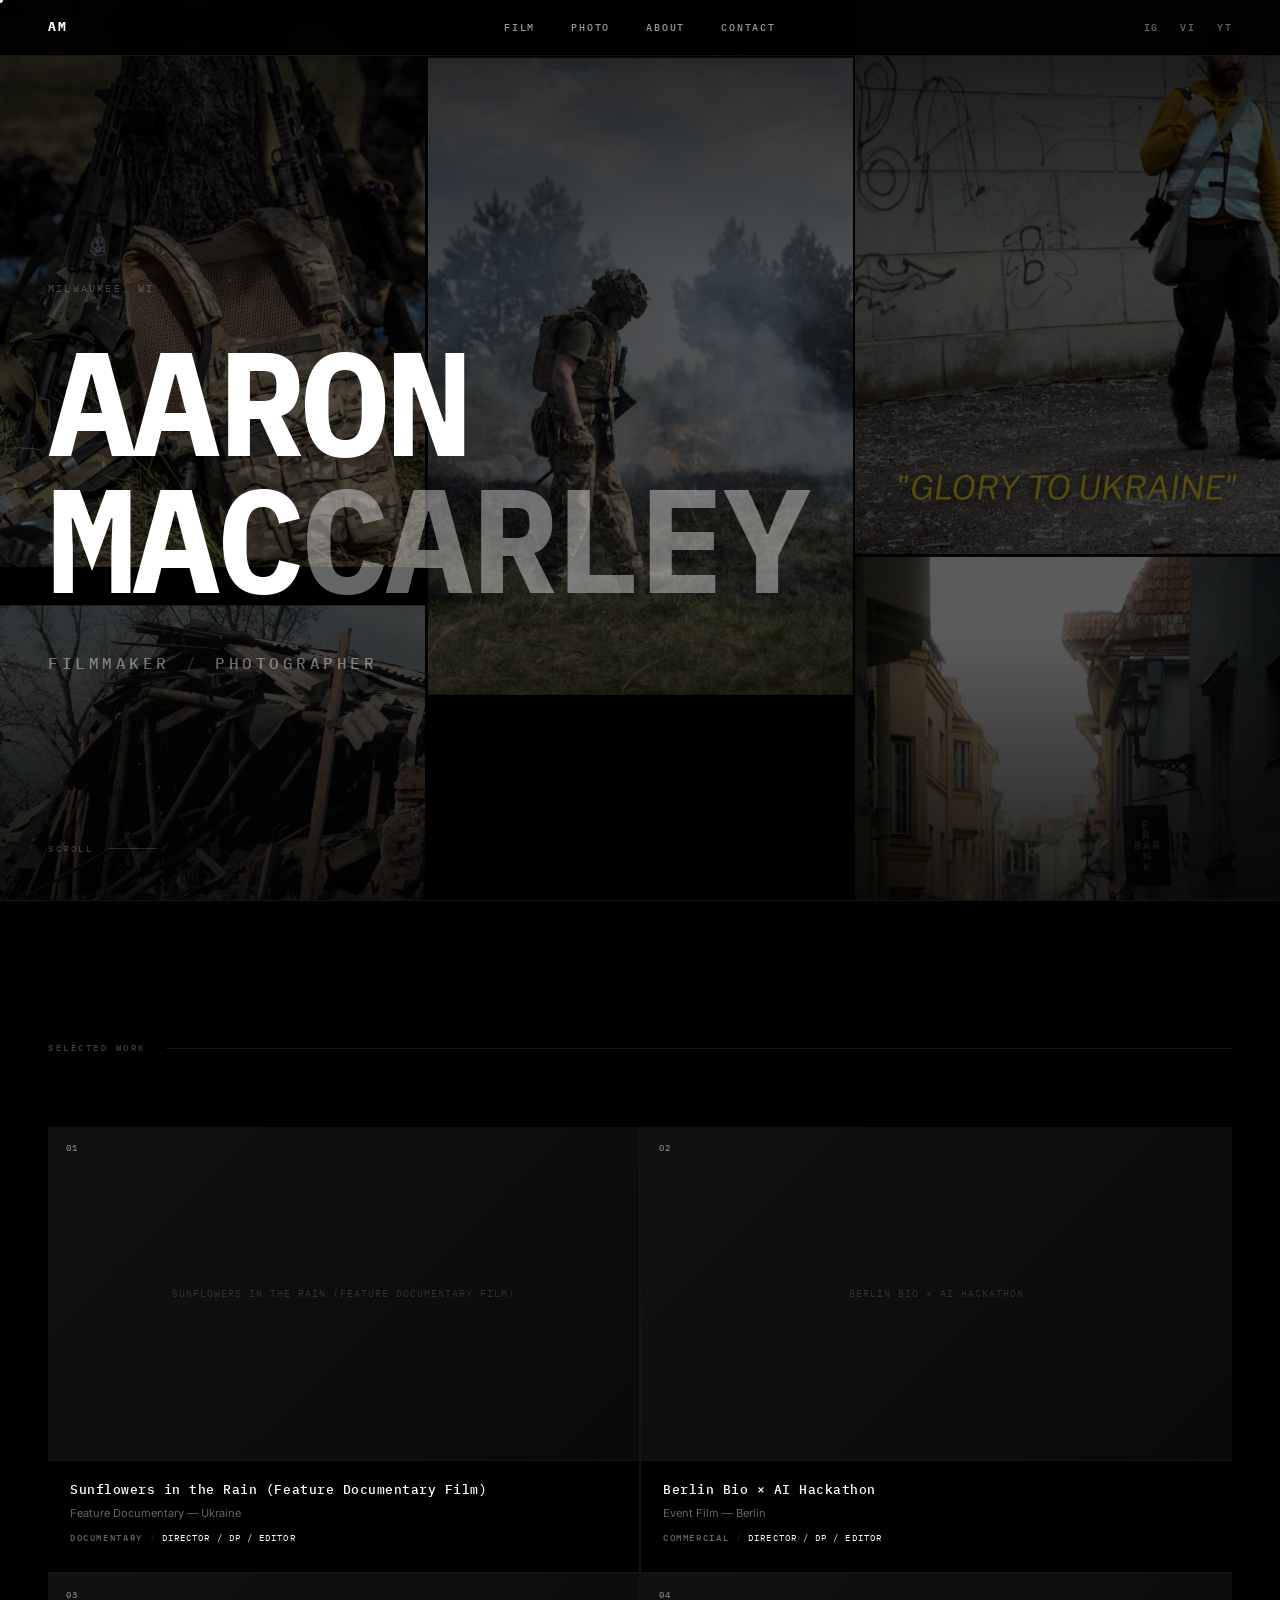
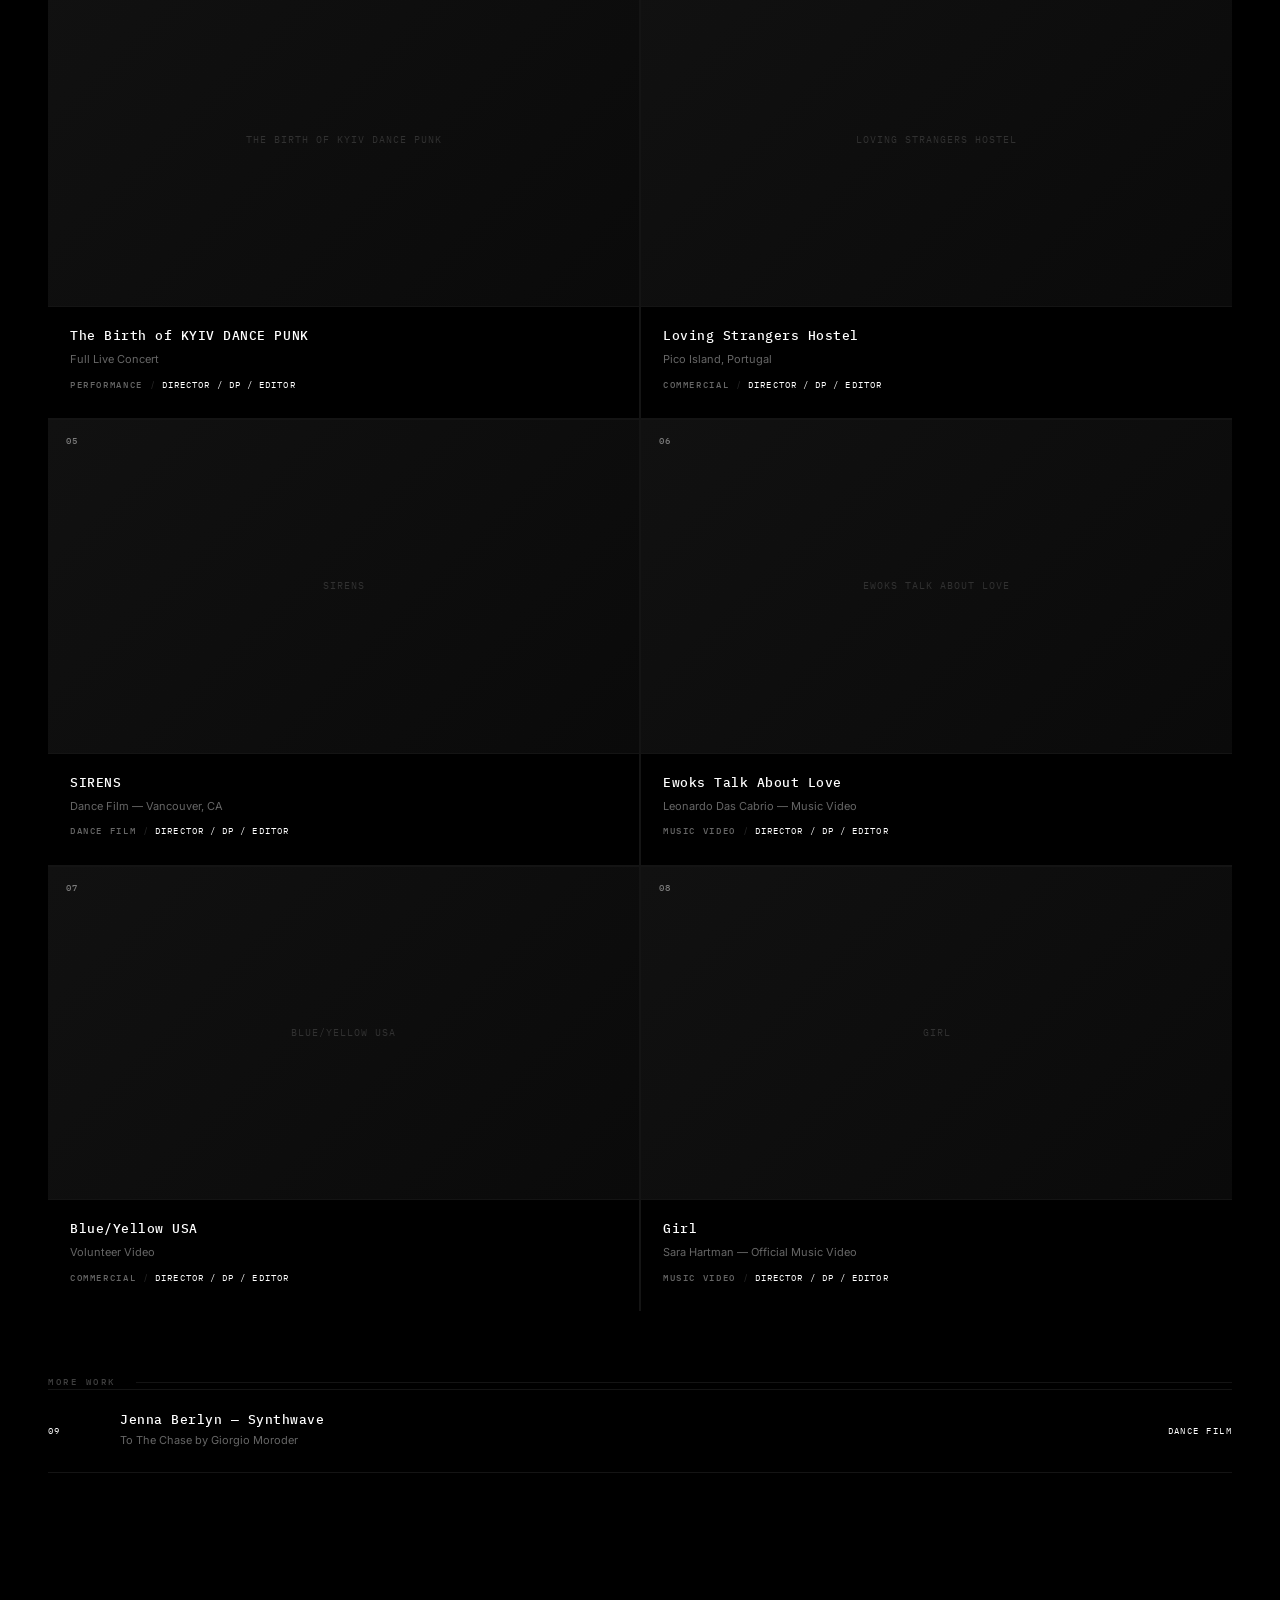
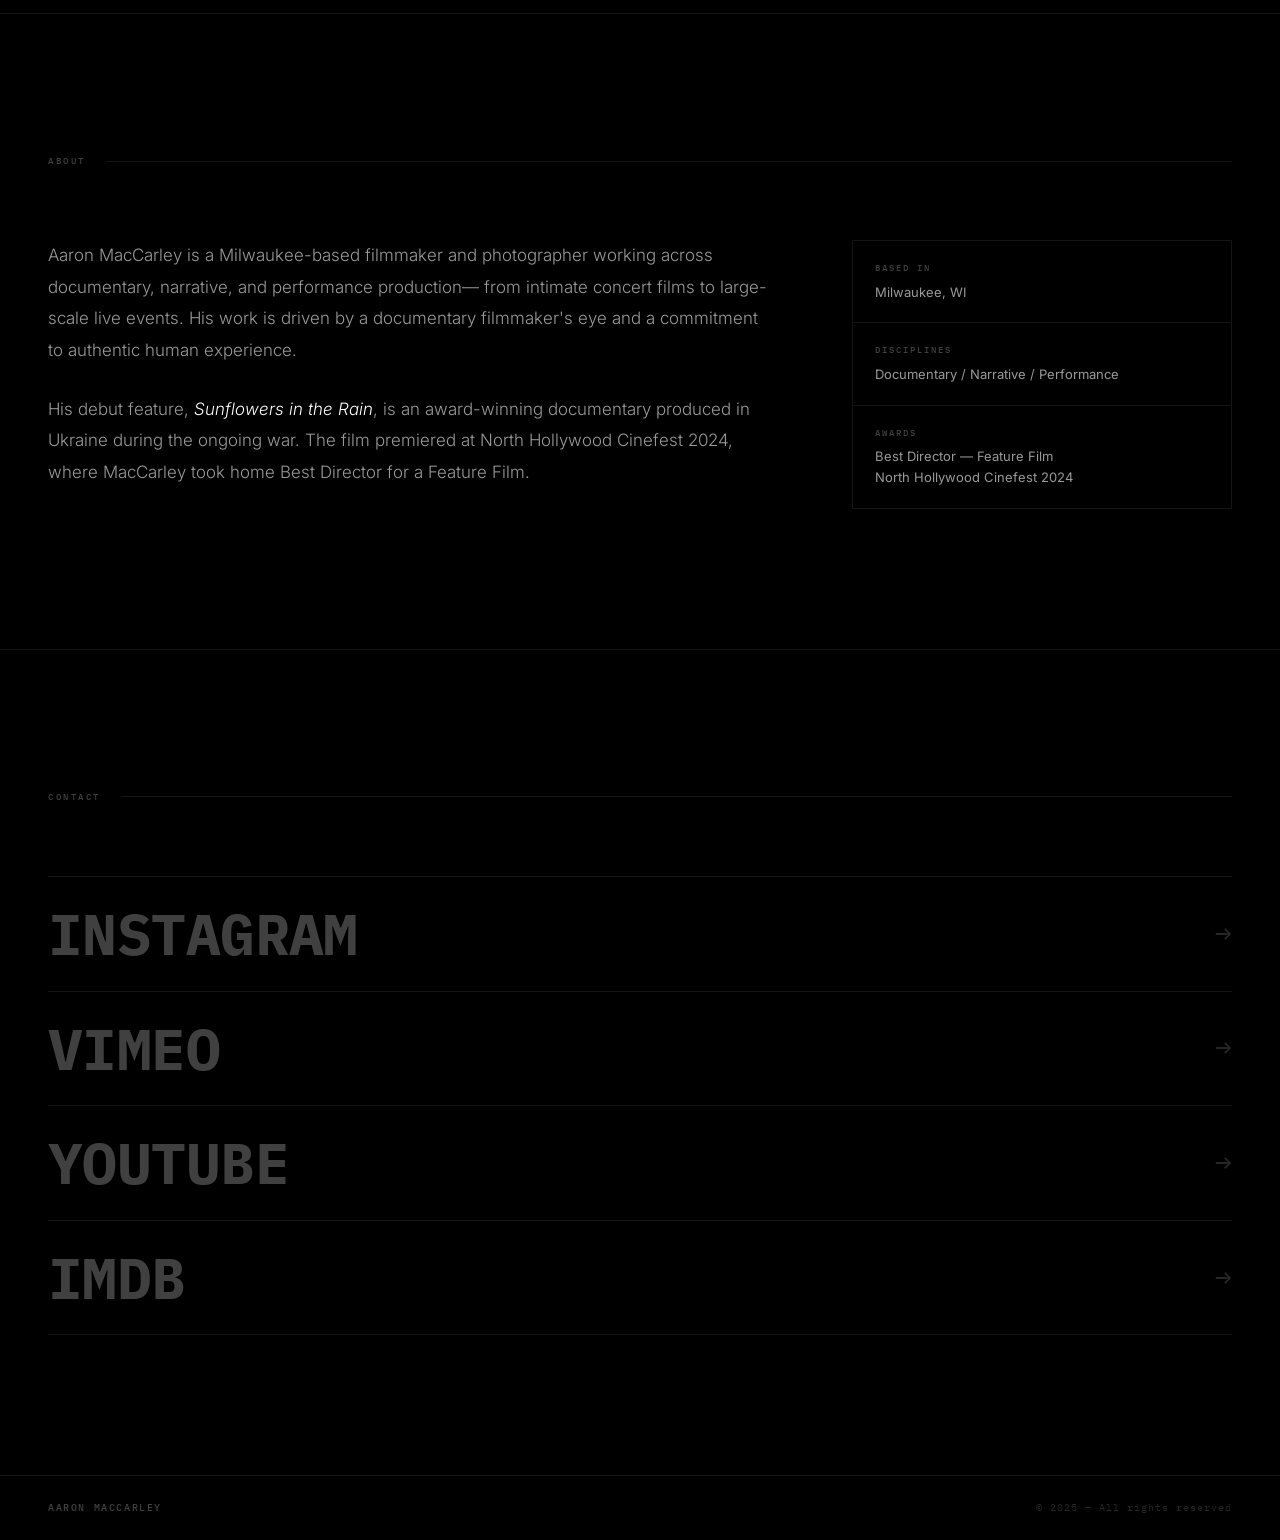
==== commit 0fbbf453: "Add Portrait & Travel gallery; fix hero paths and sync photo lists - New portrait-travel.html galler" ====
--- a/index.html
+++ b/index.html
@@ -65,10 +65,10 @@
                 <div class="photo-col photo-col--up" style="--dur:32s">
                     <img src="Photo%20Portfolio%202026/Azov%20International/20250423_A7300672-_AZOV_3k%20JPEG.jpg" alt="">
                     <img src="Photo%20Portfolio%202026/Ukraine%20Evacuation%20Volunteers/SITRSTILL_BASE%20UA_JPG%20(2).jpg" alt="">
-                    <img src="Photo%20Portfolio%202026/Travel%20%26%20Street/20230502_SR705978-Enhanced-NR-_3k%20JPEG.jpg" alt="">
+                    <img src="Photo%20Portfolio%202026/Portrait%20%26%20Travel/20230502_SR705978-Enhanced-NR-_3k%20JPEG.jpg" alt="">
                     <img src="Photo%20Portfolio%202026/Azov%20International/20250423_A7300672-_AZOV_3k%20JPEG.jpg" alt="">
                     <img src="Photo%20Portfolio%202026/Ukraine%20Evacuation%20Volunteers/SITRSTILL_BASE%20UA_JPG%20(2).jpg" alt="">
-                    <img src="Photo%20Portfolio%202026/Travel%20%26%20Street/20230502_SR705978-Enhanced-NR-_3k%20JPEG.jpg" alt="">
+                    <img src="Photo%20Portfolio%202026/Portrait%20%26%20Travel/20230502_SR705978-Enhanced-NR-_3k%20JPEG.jpg" alt="">
                 </div>
                 <div class="photo-col photo-col--down" style="--dur:40s">
                     <img src="Photo%20Portfolio%202026/Worldly%20Cats/FCM03413-2048%20Portfolio%20Export-2.jpg" alt="">
@@ -78,9 +78,9 @@
                 </div>
                 <div class="photo-col photo-col--up" style="--dur:27s">
                     <img src="Photo%20Portfolio%202026/Ukraine%20Evacuation%20Volunteers/SITRSTILL_BASE%20UA_JPG%20(10).jpg" alt="">
-                    <img src="Photo%20Portfolio%202026/Travel%20%26%20Street/20250909_A7301855-_3k%20JPEG.jpg" alt="">
+                    <img src="Photo%20Portfolio%202026/Portrait%20%26%20Travel/20250909_A7301855-_3k%20JPEG.jpg" alt="">
                     <img src="Photo%20Portfolio%202026/Ukraine%20Evacuation%20Volunteers/SITRSTILL_BASE%20UA_JPG%20(10).jpg" alt="">
-                    <img src="Photo%20Portfolio%202026/Travel%20%26%20Street/20250909_A7301855-_3k%20JPEG.jpg" alt="">
+                    <img src="Photo%20Portfolio%202026/Portrait%20%26%20Travel/20250909_A7301855-_3k%20JPEG.jpg" alt="">
                 </div>
             </div>
         </div>
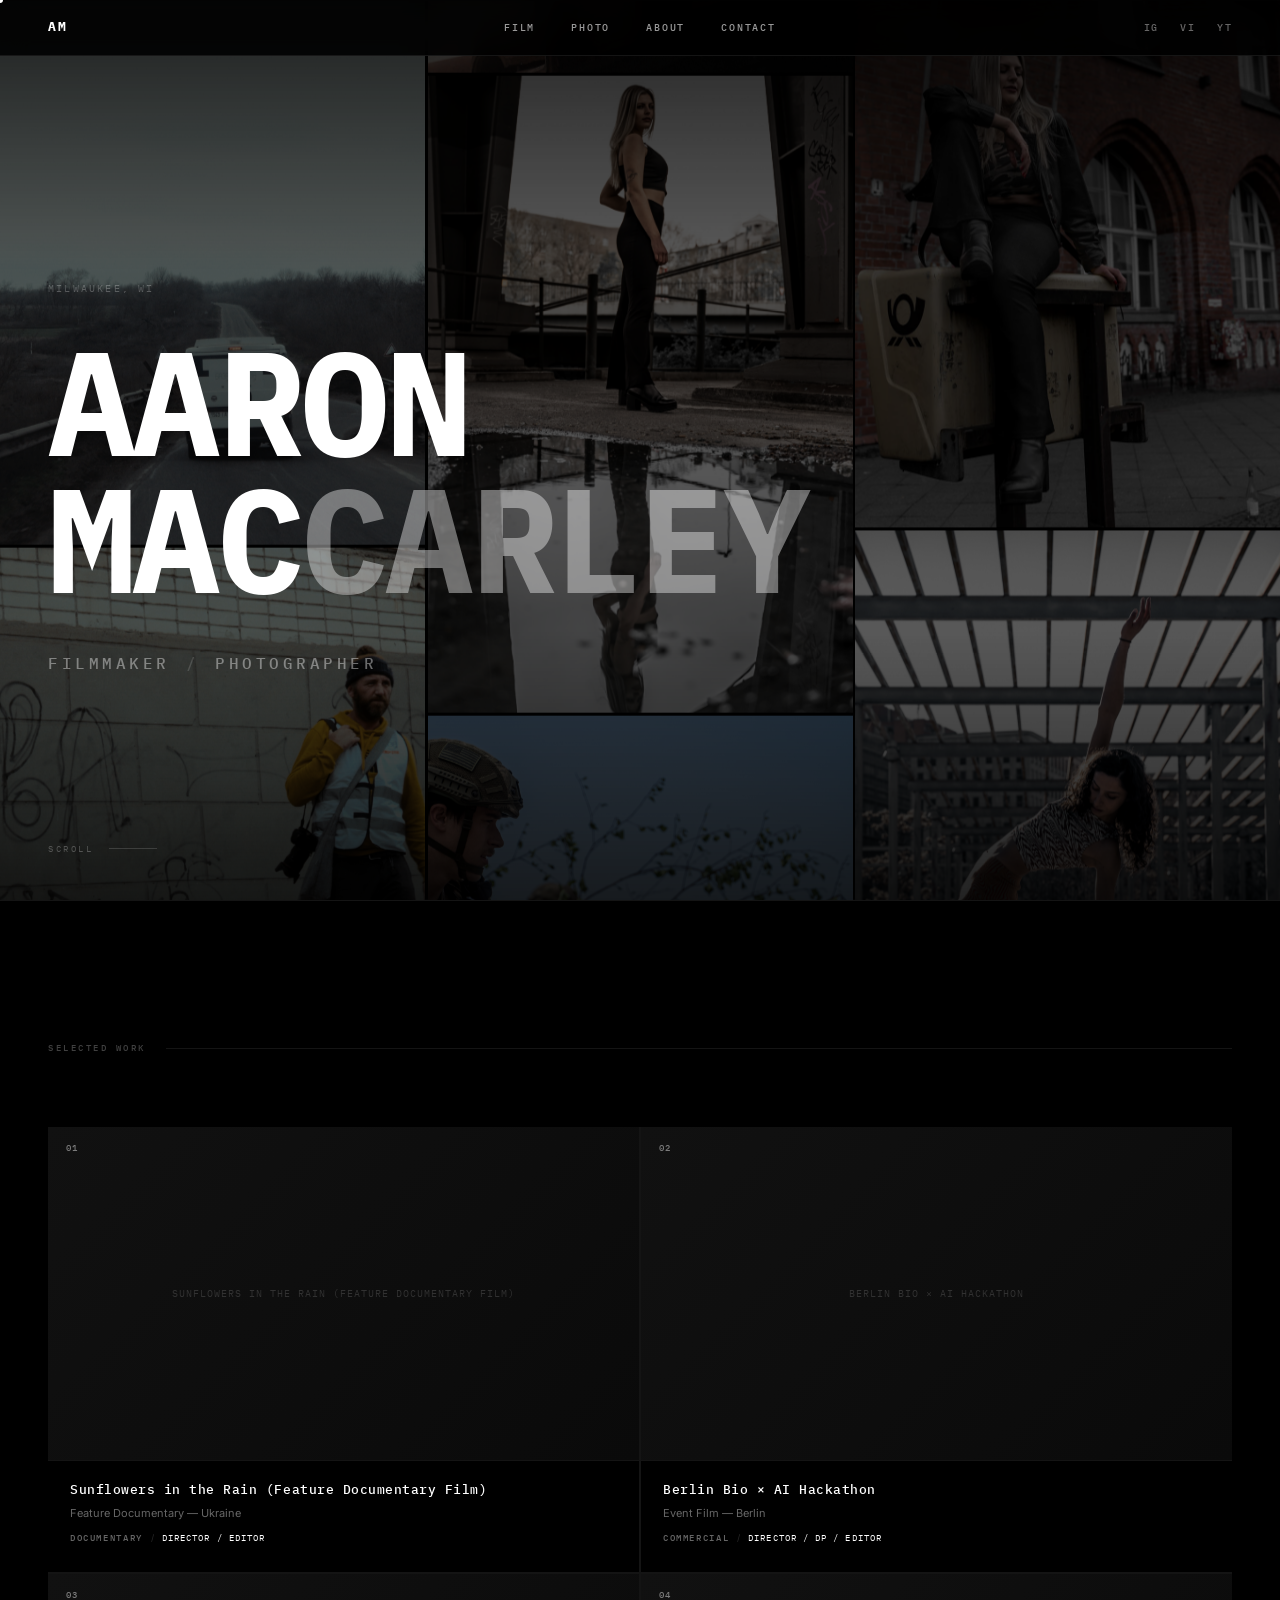
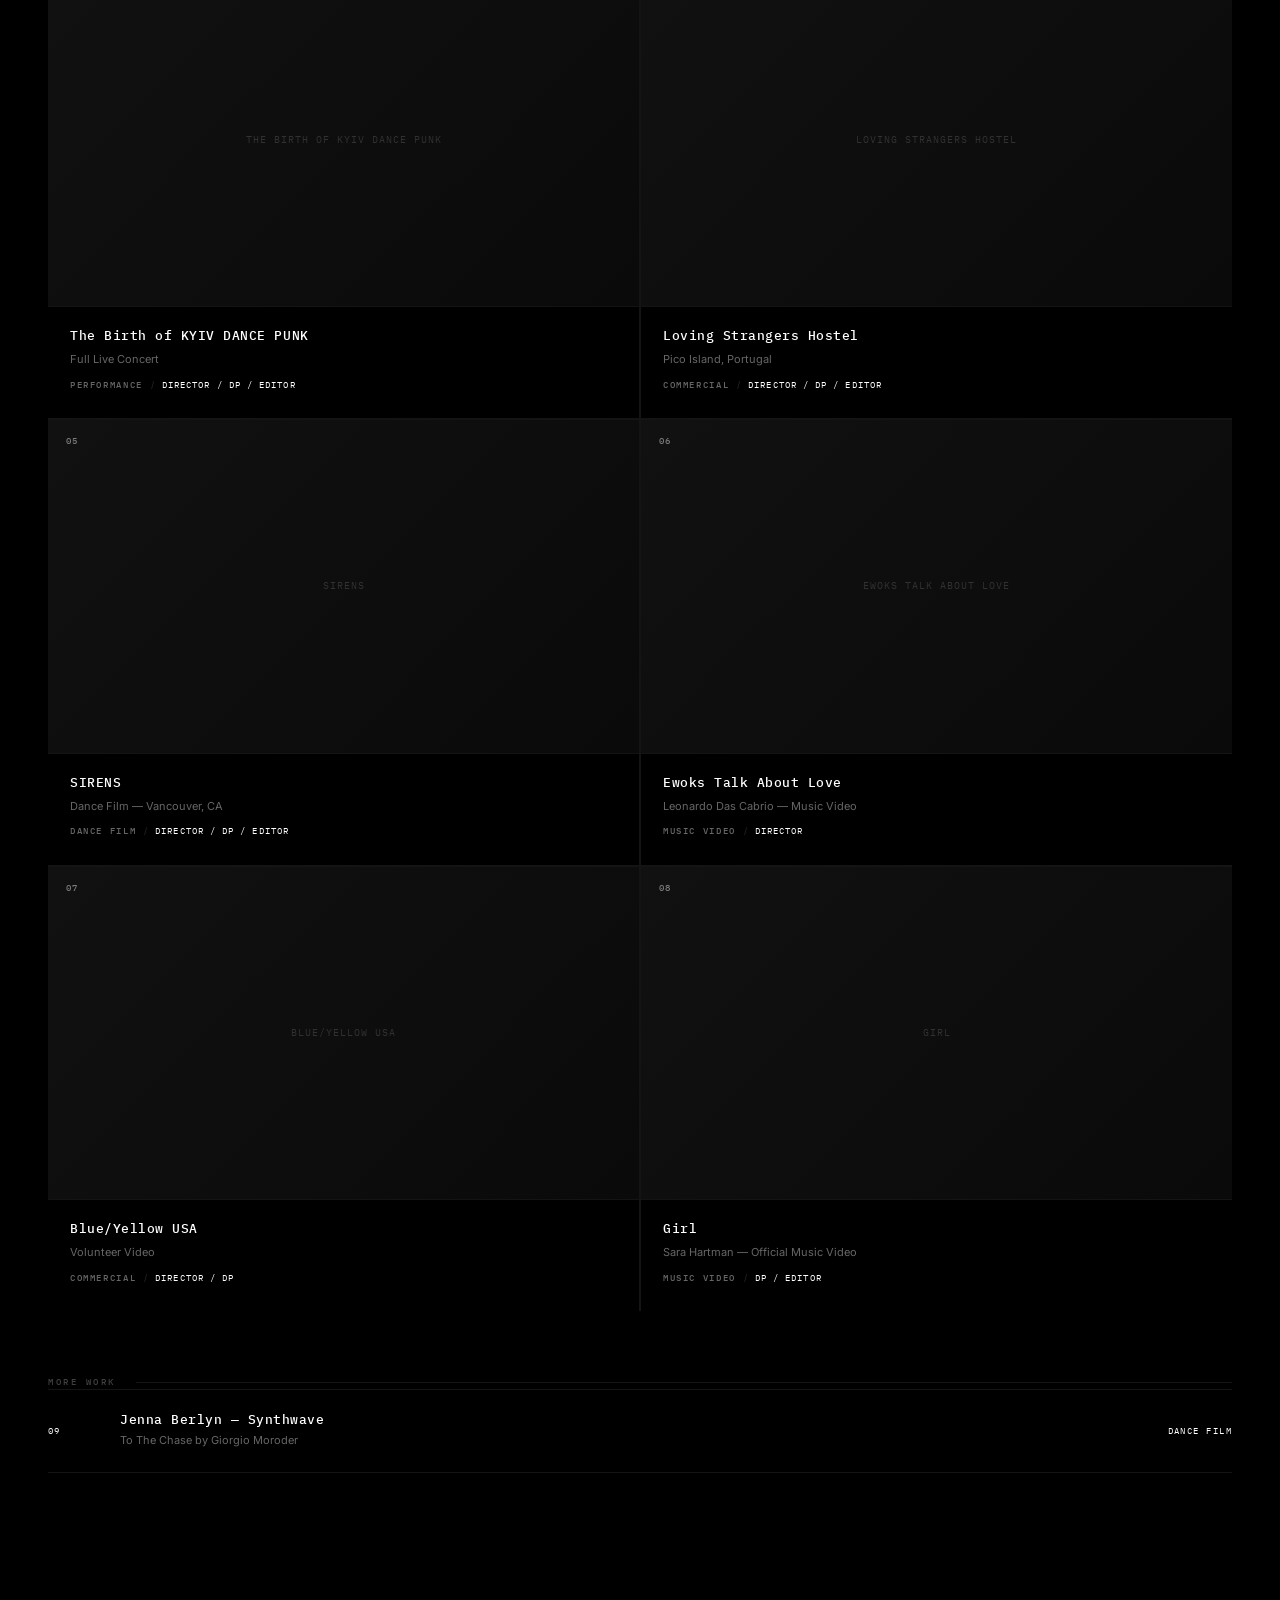
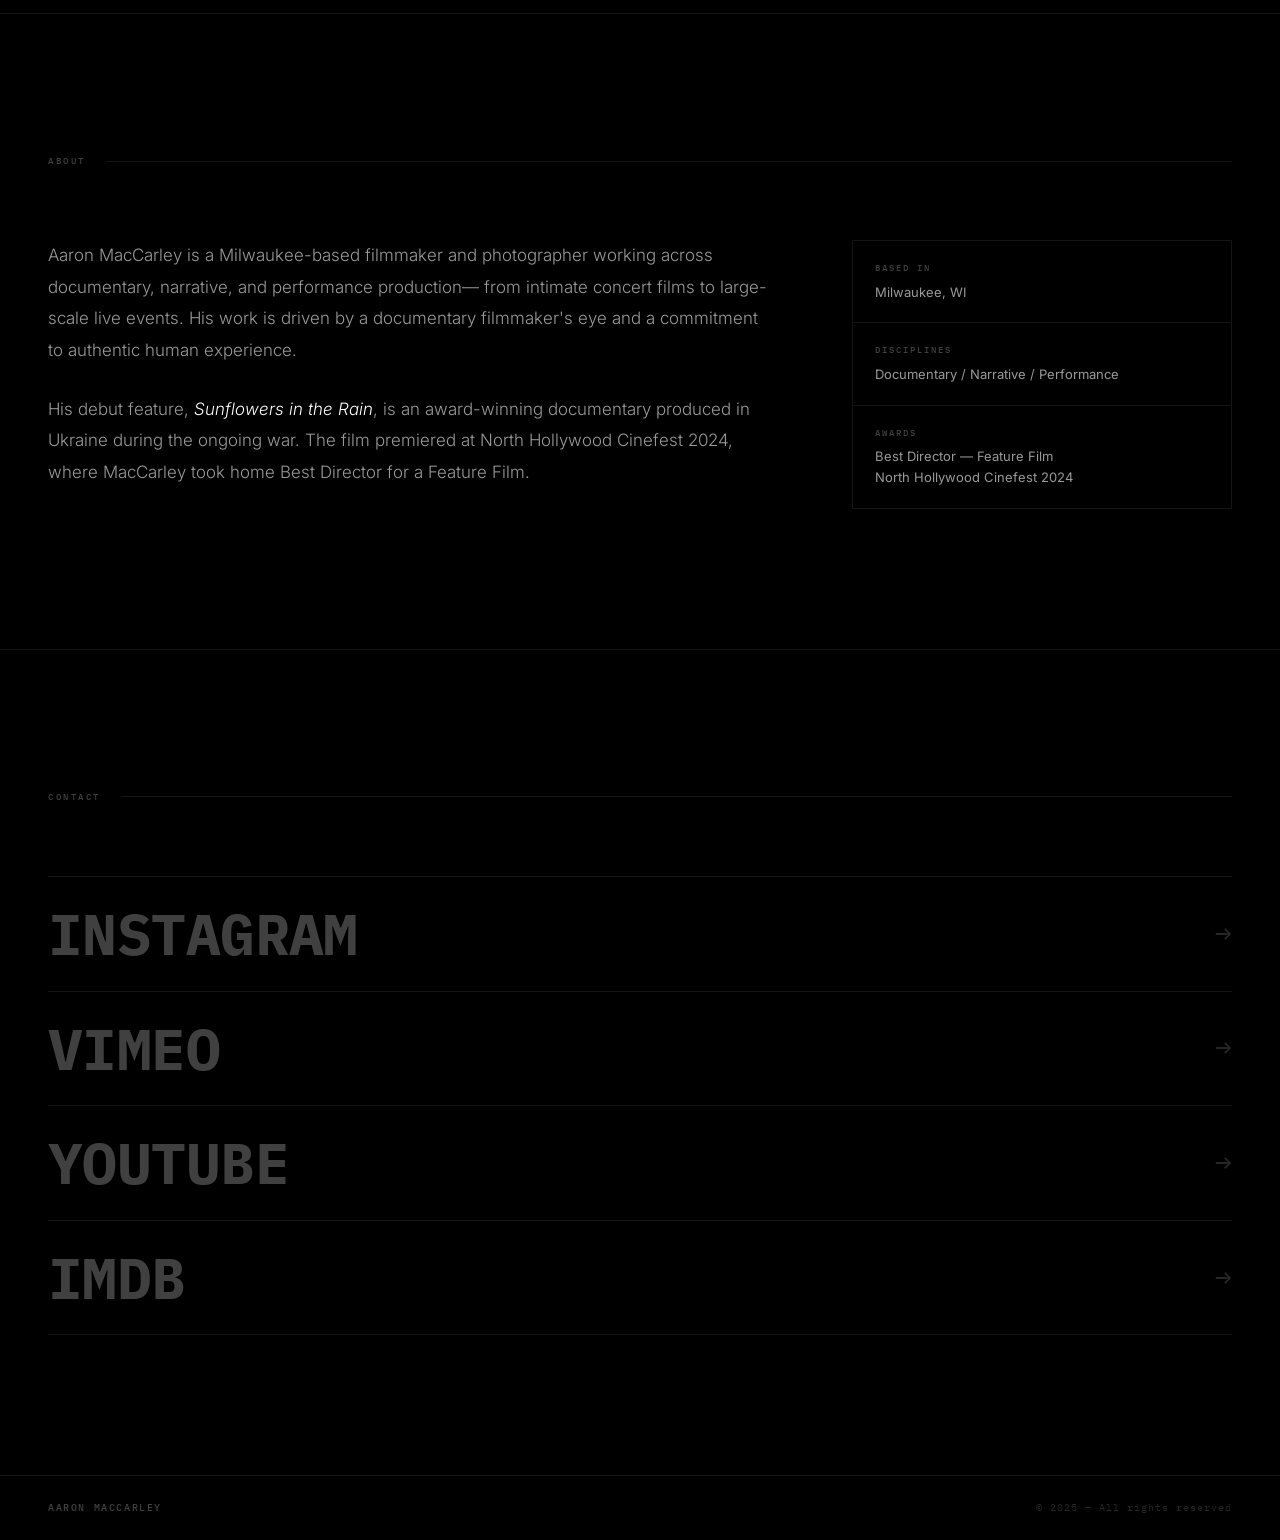
==== commit 526a463e: "Refresh hero photo columns and update video credits - Swap hero scrolling columns to a new 12-photo " ====
--- a/index.html
+++ b/index.html
@@ -63,24 +63,34 @@
             <div class="hero-photos-overlay"></div>
             <div class="hero-photos-grid">
                 <div class="photo-col photo-col--up" style="--dur:32s">
-                    <img src="Photo%20Portfolio%202026/Azov%20International/20250423_A7300672-_AZOV_3k%20JPEG.jpg" alt="">
-                    <img src="Photo%20Portfolio%202026/Ukraine%20Evacuation%20Volunteers/SITRSTILL_BASE%20UA_JPG%20(2).jpg" alt="">
-                    <img src="Photo%20Portfolio%202026/Portrait%20%26%20Travel/20230502_SR705978-Enhanced-NR-_3k%20JPEG.jpg" alt="">
-                    <img src="Photo%20Portfolio%202026/Azov%20International/20250423_A7300672-_AZOV_3k%20JPEG.jpg" alt="">
-                    <img src="Photo%20Portfolio%202026/Ukraine%20Evacuation%20Volunteers/SITRSTILL_BASE%20UA_JPG%20(2).jpg" alt="">
-                    <img src="Photo%20Portfolio%202026/Portrait%20%26%20Travel/20230502_SR705978-Enhanced-NR-_3k%20JPEG.jpg" alt="">
+                    <img src="Photo%20Portfolio%202026/Ukraine%20Evacuation%20Volunteers/SITRSTILL_BASE%20UA_JPG%20(4).jpg" alt="">
+                    <img src="Photo%20Portfolio%202026/Ukraine%20Evacuation%20Volunteers/SITRSTILL_BASE%20UA_JPG%20(10).jpg" alt="">
+                    <img src="Photo%20Portfolio%202026/Azov%20International/20250423_A7300680-_AZOV_3k%20JPEG.jpg" alt="">
+                    <img src="Photo%20Portfolio%202026/Dance/_FCM0014.ARW.jpg" alt="">
+                    <img src="Photo%20Portfolio%202026/Ukraine%20Evacuation%20Volunteers/SITRSTILL_BASE%20UA_JPG%20(4).jpg" alt="">
+                    <img src="Photo%20Portfolio%202026/Ukraine%20Evacuation%20Volunteers/SITRSTILL_BASE%20UA_JPG%20(10).jpg" alt="">
+                    <img src="Photo%20Portfolio%202026/Azov%20International/20250423_A7300680-_AZOV_3k%20JPEG.jpg" alt="">
+                    <img src="Photo%20Portfolio%202026/Dance/_FCM0014.ARW.jpg" alt="">
                 </div>
                 <div class="photo-col photo-col--down" style="--dur:40s">
-                    <img src="Photo%20Portfolio%202026/Worldly%20Cats/FCM03413-2048%20Portfolio%20Export-2.jpg" alt="">
-                    <img src="Photo%20Portfolio%202026/Azov%20International/20250424_A7301273-_AZOV_3k%20JPEG.jpg" alt="">
-                    <img src="Photo%20Portfolio%202026/Worldly%20Cats/FCM03413-2048%20Portfolio%20Export-2.jpg" alt="">
-                    <img src="Photo%20Portfolio%202026/Azov%20International/20250424_A7301273-_AZOV_3k%20JPEG.jpg" alt="">
+                    <img src="Photo%20Portfolio%202026/Portrait%20%26%20Travel/FCM05916-5.jpg" alt="">
+                    <img src="Photo%20Portfolio%202026/Azov%20International/20250424_A7301106-_AZOV_3k%20JPEG.jpg" alt="">
+                    <img src="Photo%20Portfolio%202026/Azov%20International/20250423_A7300974-_AZOV_3k%20JPEG.jpg" alt="">
+                    <img src="Photo%20Portfolio%202026/Worldly%20Cats/20231003_MAC00006-_3k%20JPEG.jpg" alt="">
+                    <img src="Photo%20Portfolio%202026/Portrait%20%26%20Travel/FCM05916-5.jpg" alt="">
+                    <img src="Photo%20Portfolio%202026/Azov%20International/20250424_A7301106-_AZOV_3k%20JPEG.jpg" alt="">
+                    <img src="Photo%20Portfolio%202026/Azov%20International/20250423_A7300974-_AZOV_3k%20JPEG.jpg" alt="">
+                    <img src="Photo%20Portfolio%202026/Worldly%20Cats/20231003_MAC00006-_3k%20JPEG.jpg" alt="">
                 </div>
                 <div class="photo-col photo-col--up" style="--dur:27s">
-                    <img src="Photo%20Portfolio%202026/Ukraine%20Evacuation%20Volunteers/SITRSTILL_BASE%20UA_JPG%20(10).jpg" alt="">
-                    <img src="Photo%20Portfolio%202026/Portrait%20%26%20Travel/20250909_A7301855-_3k%20JPEG.jpg" alt="">
-                    <img src="Photo%20Portfolio%202026/Ukraine%20Evacuation%20Volunteers/SITRSTILL_BASE%20UA_JPG%20(10).jpg" alt="">
-                    <img src="Photo%20Portfolio%202026/Portrait%20%26%20Travel/20250909_A7301855-_3k%20JPEG.jpg" alt="">
+                    <img src="Photo%20Portfolio%202026/Portrait%20%26%20Travel/FCM05661-4.jpg" alt="">
+                    <img src="Photo%20Portfolio%202026/Dance/FCM09583-INSTA-2.jpg" alt="">
+                    <img src="Photo%20Portfolio%202026/Dance/BDF03362.jpg" alt="">
+                    <img src="Photo%20Portfolio%202026/Worldly%20Cats/FCM03297.jpg" alt="">
+                    <img src="Photo%20Portfolio%202026/Portrait%20%26%20Travel/FCM05661-4.jpg" alt="">
+                    <img src="Photo%20Portfolio%202026/Dance/FCM09583-INSTA-2.jpg" alt="">
+                    <img src="Photo%20Portfolio%202026/Dance/BDF03362.jpg" alt="">
+                    <img src="Photo%20Portfolio%202026/Worldly%20Cats/FCM03297.jpg" alt="">
                 </div>
             </div>
         </div>
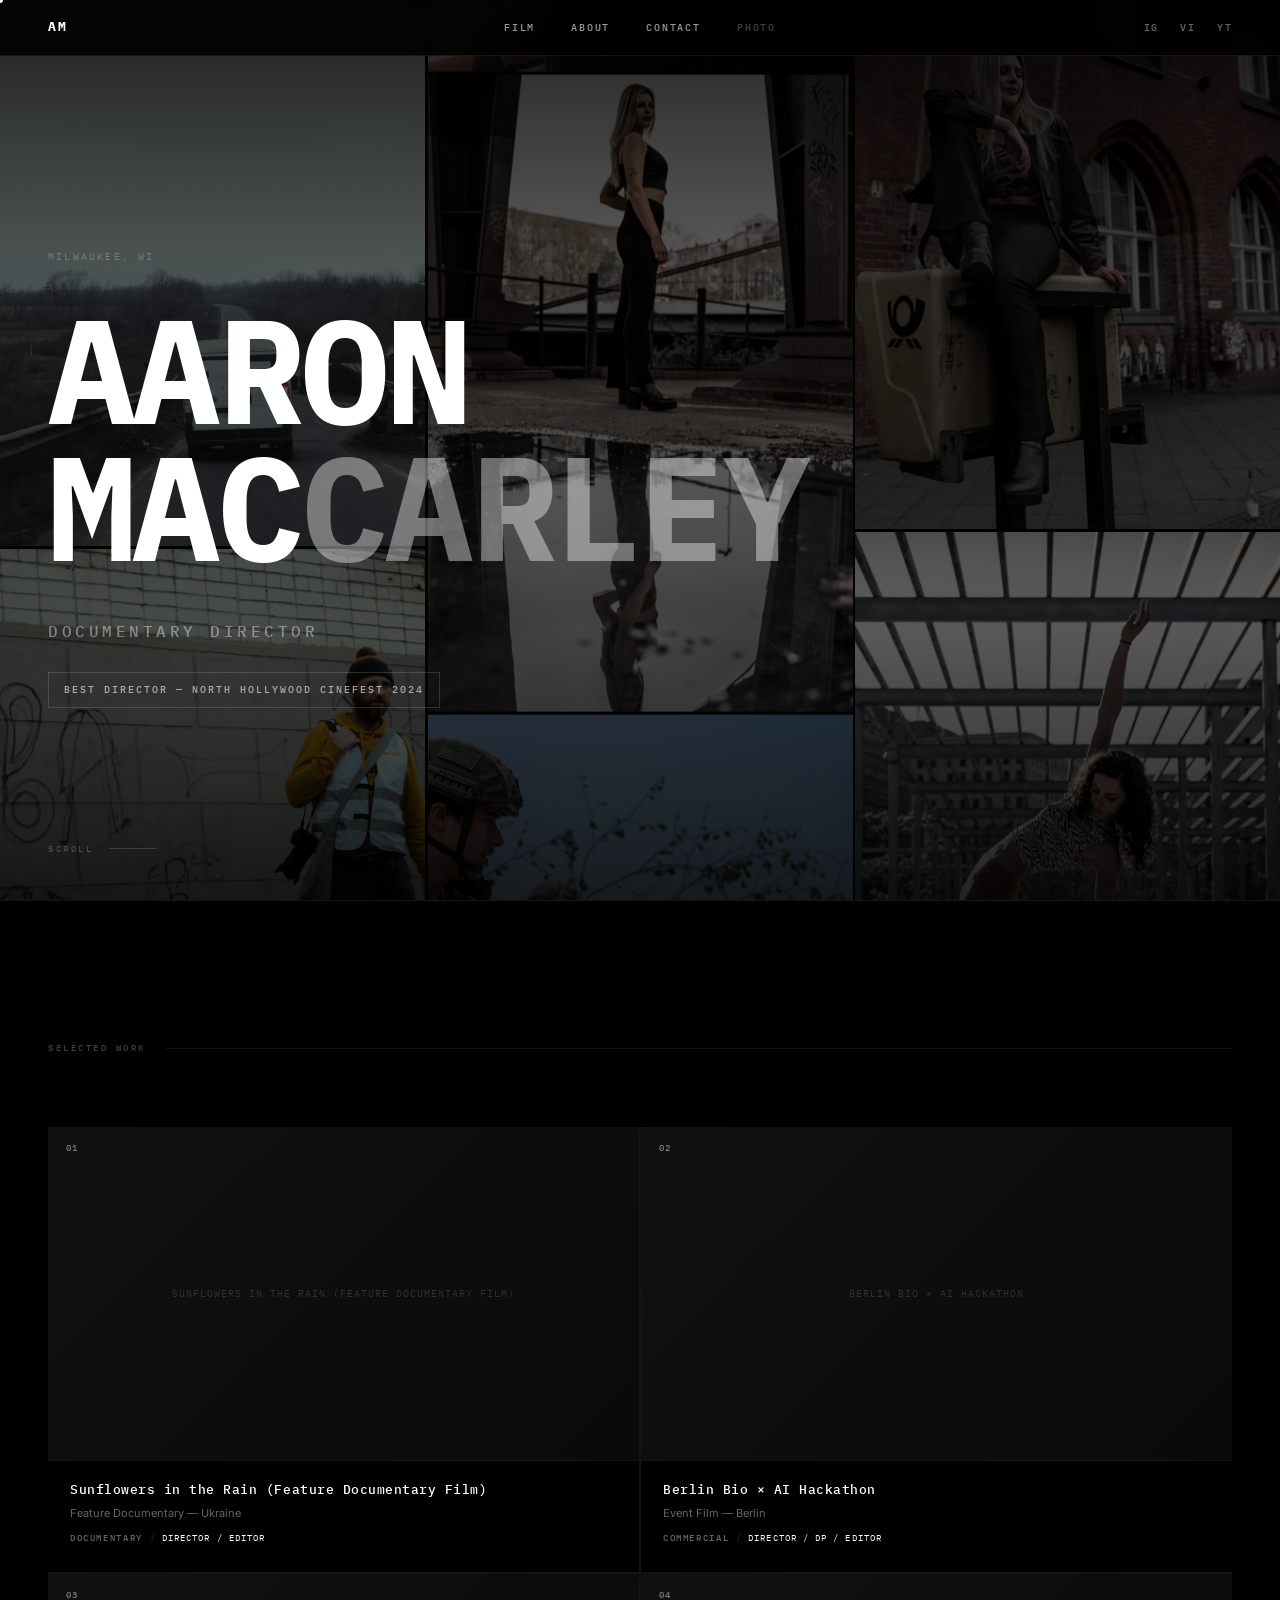
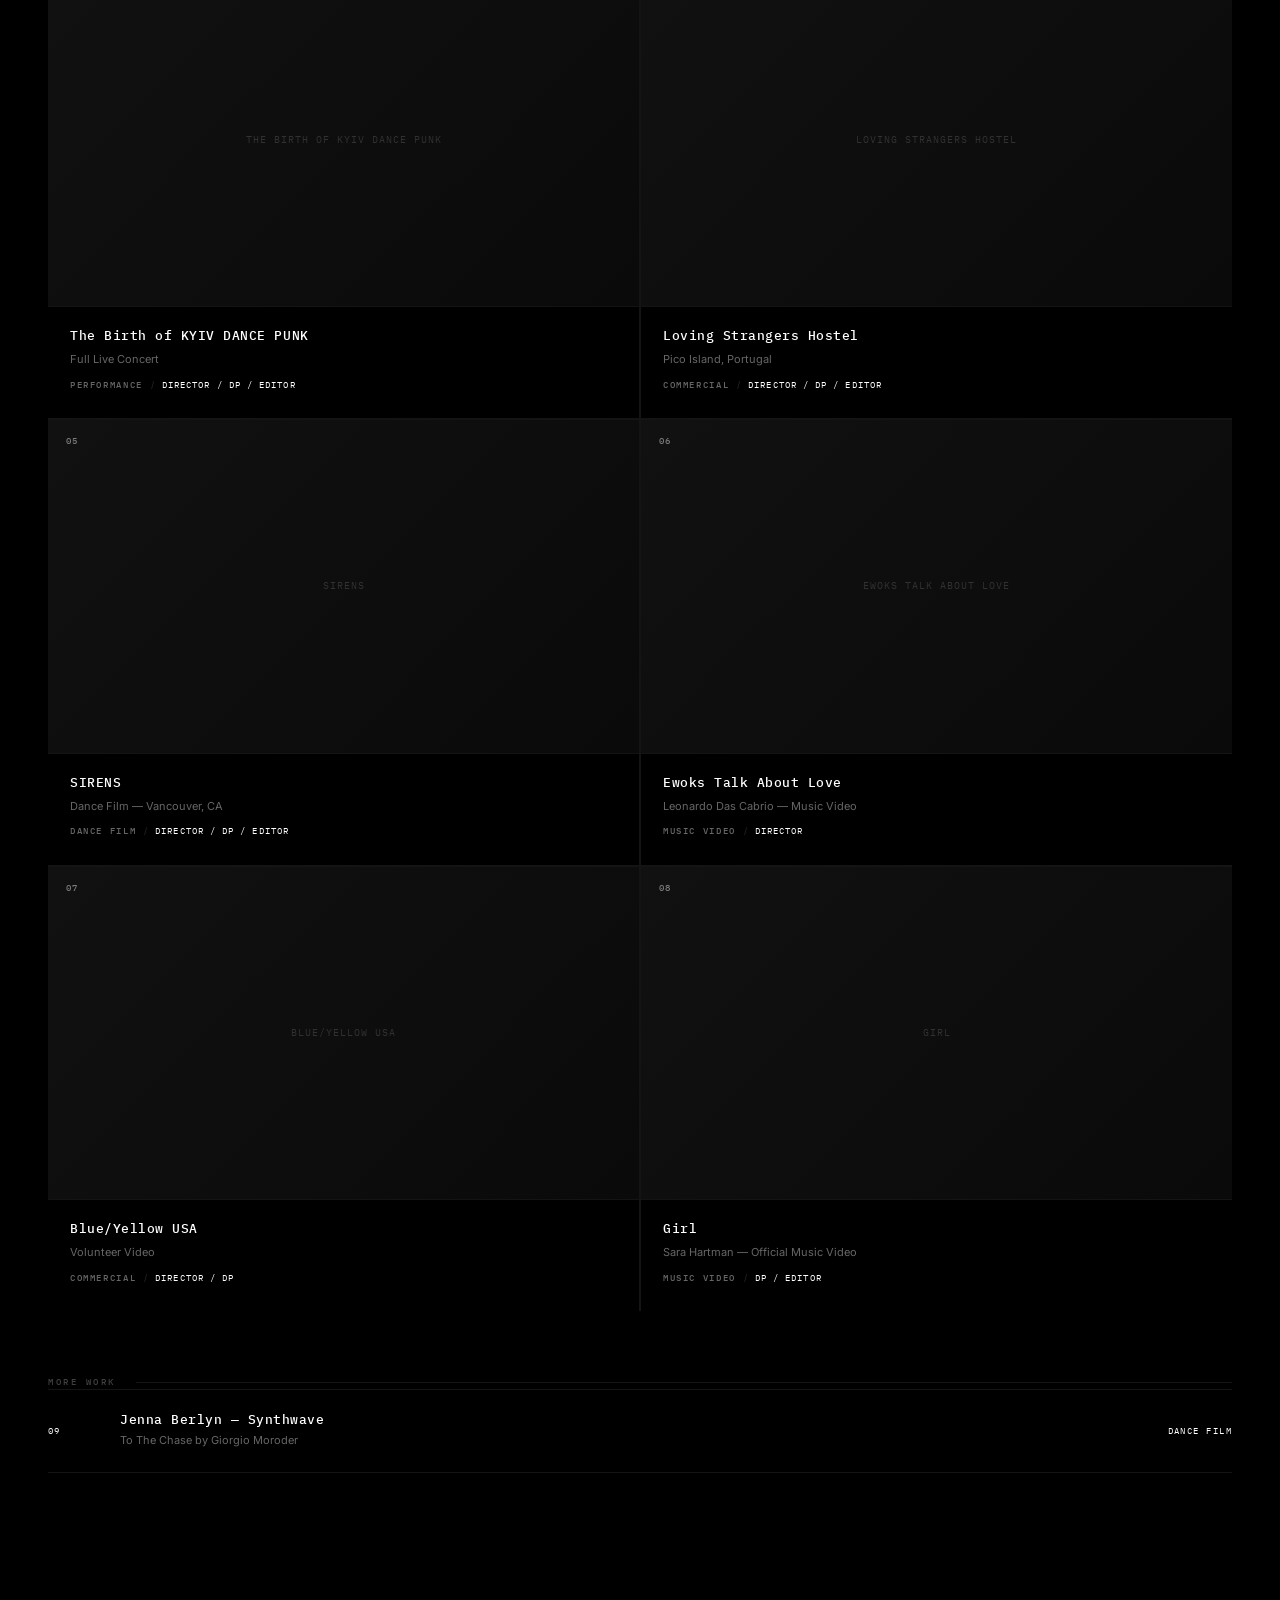
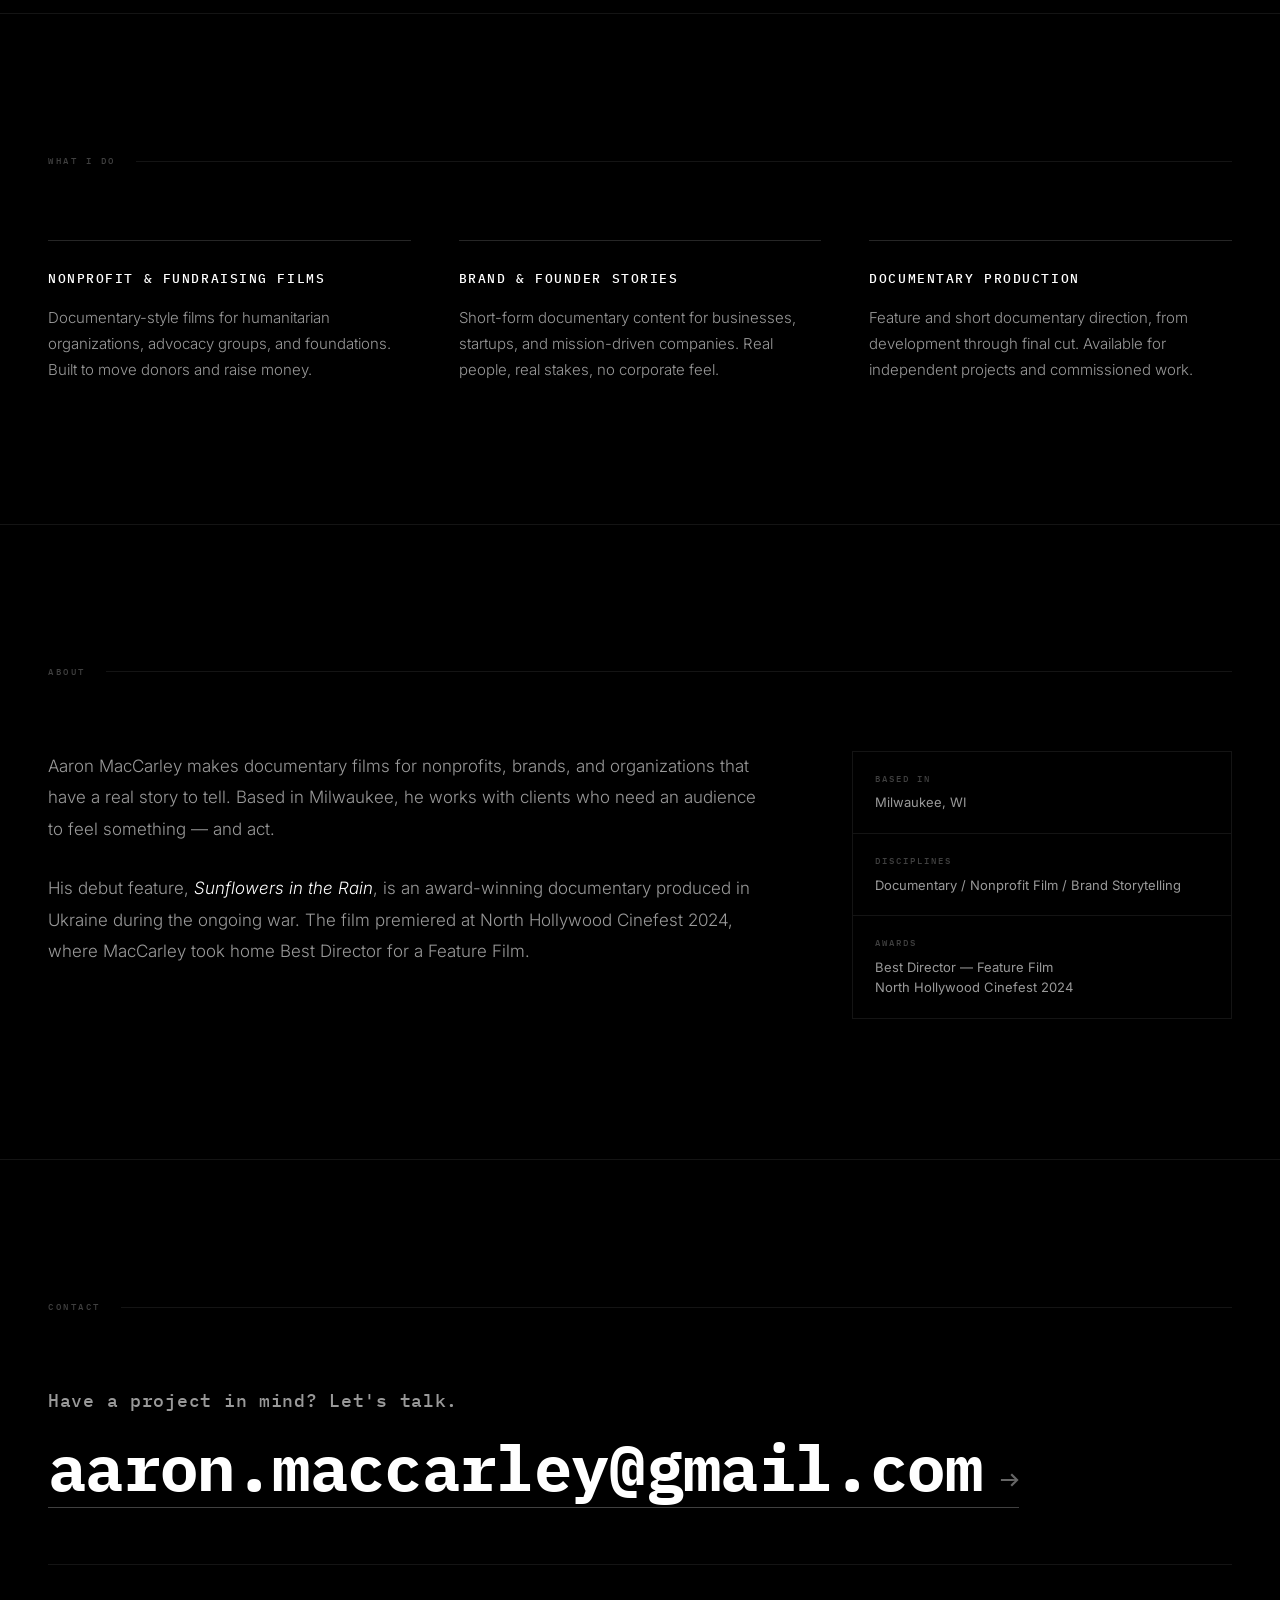
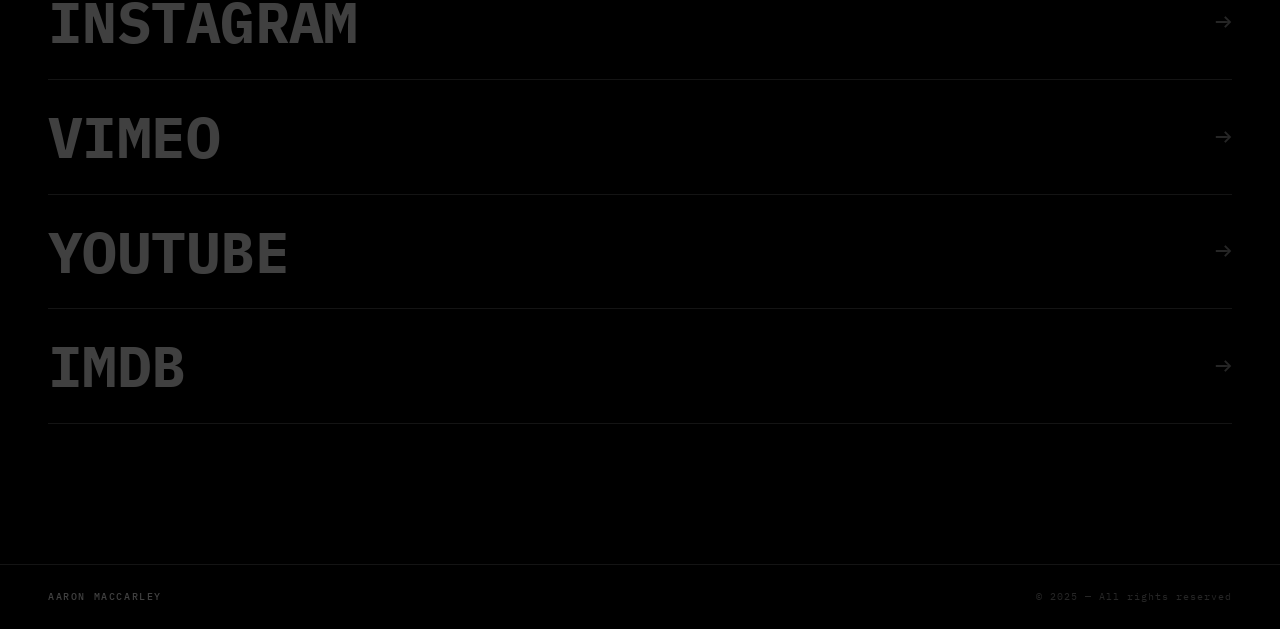
==== commit 92845fed: "Add copy/meta updates and SERVICES section - Update page title, meta description, and og tags to Doc" ====
--- a/index.html
+++ b/index.html
@@ -3,10 +3,10 @@
 <head>
     <meta charset="UTF-8">
     <meta name="viewport" content="width=device-width, initial-scale=1.0">
-    <title>Aaron MacCarley — Filmmaker & Photographer</title>
-    <meta name="description" content="Milwaukee-based filmmaker and photographer. Documentary, music video, dance film, and commercial production.">
-    <meta property="og:title" content="Aaron MacCarley — Filmmaker & Photographer">
-    <meta property="og:description" content="Milwaukee-based filmmaker and photographer.">
+    <title>Aaron MacCarley — Documentary Director</title>
+    <meta name="description" content="Milwaukee-based documentary director. Nonprofit fundraising films, brand storytelling, and documentary production.">
+    <meta property="og:title" content="Aaron MacCarley — Documentary Director">
+    <meta property="og:description" content="Milwaukee-based documentary director. Nonprofit fundraising films, brand storytelling, and documentary production.">
     <meta property="og:type" content="website">
 
     <link rel="preconnect" href="https://fonts.googleapis.com">
@@ -25,9 +25,9 @@
         <a href="#hero" class="nav-logo">AM</a>
         <div class="nav-links">
             <a href="#work">FILM</a>
-            <a href="photography.html">PHOTO</a>
             <a href="#about">ABOUT</a>
             <a href="#contact">CONTACT</a>
+            <a href="photography.html" class="nav-link-secondary">PHOTO</a>
         </div>
         <div class="nav-right">
             <div class="nav-social">
@@ -45,9 +45,9 @@
     <div class="mobile-menu" id="mobile-menu">
         <nav class="mobile-nav-links">
             <a href="#work" class="mobile-link">FILM</a>
-            <a href="photography.html" class="mobile-link">PHOTO</a>
             <a href="#about" class="mobile-link">ABOUT</a>
             <a href="#contact" class="mobile-link">CONTACT</a>
+            <a href="photography.html" class="mobile-link">PHOTO</a>
         </nav>
         <div class="mobile-social">
             <a href="https://www.instagram.com/macgnarley/" target="_blank" rel="noopener noreferrer">INSTAGRAM</a>
@@ -103,9 +103,10 @@
                 <span class="hero-name-line">MAC<span class="hero-name-dim">CARLEY</span></span>
             </h1>
             <div class="hero-roles fade-up" style="--d:0.5s">
-                <span>FILMMAKER</span>
-                <span class="sep">/</span>
-                <span>PHOTOGRAPHER</span>
+                <span>DOCUMENTARY DIRECTOR</span>
+            </div>
+            <div class="hero-badge fade-up" style="--d:0.7s">
+                Best Director — North Hollywood Cinefest 2024
             </div>
         </div>
         <div class="hero-scroll fade-up" style="--d:0.9s">
@@ -126,6 +127,27 @@
         <div class="all-work-list" id="overflow-list"></div>
     </section>
 
+    <!-- SERVICES -->
+    <section id="services">
+        <div class="section-header reveal">
+            <span class="section-label">WHAT I DO</span>
+        </div>
+        <div class="services-grid">
+            <div class="service-item reveal">
+                <h3 class="service-title">Nonprofit &amp; Fundraising Films</h3>
+                <p class="service-desc">Documentary-style films for humanitarian organizations, advocacy groups, and foundations. Built to move donors and raise money.</p>
+            </div>
+            <div class="service-item reveal" style="--reveal-delay:0.1s">
+                <h3 class="service-title">Brand &amp; Founder Stories</h3>
+                <p class="service-desc">Short-form documentary content for businesses, startups, and mission-driven companies. Real people, real stakes, no corporate feel.</p>
+            </div>
+            <div class="service-item reveal" style="--reveal-delay:0.2s">
+                <h3 class="service-title">Documentary Production</h3>
+                <p class="service-desc">Feature and short documentary direction, from development through final cut. Available for independent projects and commissioned work.</p>
+            </div>
+        </div>
+    </section>
+
     <!-- ABOUT -->
     <section id="about">
         <div class="section-header reveal">
@@ -134,7 +156,7 @@
         <div class="about-grid">
             <div class="about-text reveal">
                 <p class="about-bio">
-                    Aaron MacCarley is a Milwaukee-based filmmaker and photographer working across documentary, narrative, and performance production— from intimate concert films to large-scale live events. His work is driven by a documentary filmmaker's eye and a commitment to authentic human experience.
+                    Aaron MacCarley makes documentary films for nonprofits, brands, and organizations that have a real story to tell. Based in Milwaukee, he works with clients who need an audience to feel something — and act.
                 </p>
                 <p class="about-bio">
                     His debut feature, <em>Sunflowers in the Rain</em>, is an award-winning documentary produced in Ukraine during the ongoing war. The film premiered at North Hollywood Cinefest 2024, where MacCarley took home Best Director for a Feature Film.
@@ -147,7 +169,7 @@
                 </div>
                 <div class="detail-row">
                     <span class="detail-label">DISCIPLINES</span>
-                    <span class="detail-val">Documentary / Narrative / Performance</span>
+                    <span class="detail-val">Documentary / Nonprofit Film / Brand Storytelling</span>
                 </div>
                 <div class="detail-row">
                     <span class="detail-label">AWARDS</span>
@@ -161,6 +183,13 @@
     <section id="contact">
         <div class="section-header reveal">
             <span class="section-label">CONTACT</span>
+        </div>
+        <div class="contact-cta reveal">
+            <p class="contact-cta-line">Have a project in mind? Let's talk.</p>
+            <a class="contact-email" href="mailto:aaron.maccarley@gmail.com">
+                <span class="contact-email-label">aaron.maccarley@gmail.com</span>
+                <span class="contact-email-arrow">→</span>
+            </a>
         </div>
         <div class="contact-links reveal">
             <a class="contact-link" href="https://www.instagram.com/macgnarley/" target="_blank" rel="noopener noreferrer">
--- a/style.css
+++ b/style.css
@@ -163,6 +163,9 @@
 }
 .nav-links a:hover { color: var(--white); }
 
+.nav-links a.nav-link-secondary { color: var(--w25); }
+.nav-links a.nav-link-secondary:hover { color: var(--w60); }
+
 .nav-right {
     display: flex;
     align-items: center;
@@ -333,6 +336,20 @@
     letter-spacing: 0.22em;
     color: var(--w40);
     text-transform: uppercase;
+}
+
+.hero-badge {
+    display: inline-block;
+    margin-top: 28px;
+    padding: 9px 15px;
+    border: 1px solid var(--w15);
+    font-family: var(--mono);
+    font-size: clamp(8px, 0.85vw, 10px);
+    font-weight: 500;
+    letter-spacing: 0.2em;
+    color: var(--w60);
+    text-transform: uppercase;
+    white-space: nowrap;
 }
 
 .hero-scroll {
@@ -747,8 +764,91 @@
 }
 
 /* =============================================
+   SERVICES
+   ============================================= */
+.services-grid {
+    display: grid;
+    grid-template-columns: repeat(3, 1fr);
+    gap: 48px;
+}
+
+.service-item {
+    display: flex;
+    flex-direction: column;
+    gap: 16px;
+    padding-top: 28px;
+    border-top: 1px solid var(--w15);
+}
+
+.service-title {
+    font-family: var(--mono);
+    font-size: 13px;
+    font-weight: 500;
+    letter-spacing: 0.12em;
+    line-height: 1.5;
+    color: var(--white);
+    text-transform: uppercase;
+}
+
+.service-desc {
+    font-size: 15px;
+    font-weight: 300;
+    line-height: 1.75;
+    color: var(--w60);
+}
+
+/* =============================================
    CONTACT
    ============================================= */
+.contact-cta {
+    margin-bottom: 56px;
+}
+
+.contact-cta-line {
+    font-family: var(--mono);
+    font-size: clamp(13px, 1.5vw, 18px);
+    font-weight: 500;
+    letter-spacing: 0.04em;
+    color: var(--w60);
+    margin-bottom: 20px;
+}
+
+.contact-email {
+    display: inline-flex;
+    align-items: baseline;
+    gap: 18px;
+    border-bottom: 1px solid var(--w25);
+    padding-bottom: 8px;
+    transition: border-color 0.3s;
+}
+
+.contact-email-label {
+    font-family: var(--mono);
+    font-size: clamp(26px, 5vw, 64px);
+    font-weight: 700;
+    letter-spacing: -0.01em;
+    color: var(--white);
+    line-height: 1;
+    word-break: break-word;
+}
+
+.contact-email-arrow {
+    font-family: var(--mono);
+    font-size: clamp(18px, 2.8vw, 32px);
+    color: var(--w40);
+    line-height: 1;
+    transition: color 0.3s, transform 0.3s;
+}
+
+.contact-email:hover {
+    border-bottom-color: var(--white);
+}
+
+.contact-email:hover .contact-email-arrow {
+    color: var(--white);
+    transform: translateX(8px);
+}
+
 .contact-links {
     display: flex;
     flex-direction: column;
@@ -1080,6 +1180,11 @@
         grid-template-columns: 1fr;
     }
 
+    .services-grid {
+        grid-template-columns: 1fr;
+        gap: 36px;
+    }
+
     .work-item {
         grid-template-columns: 36px 1fr;
     }
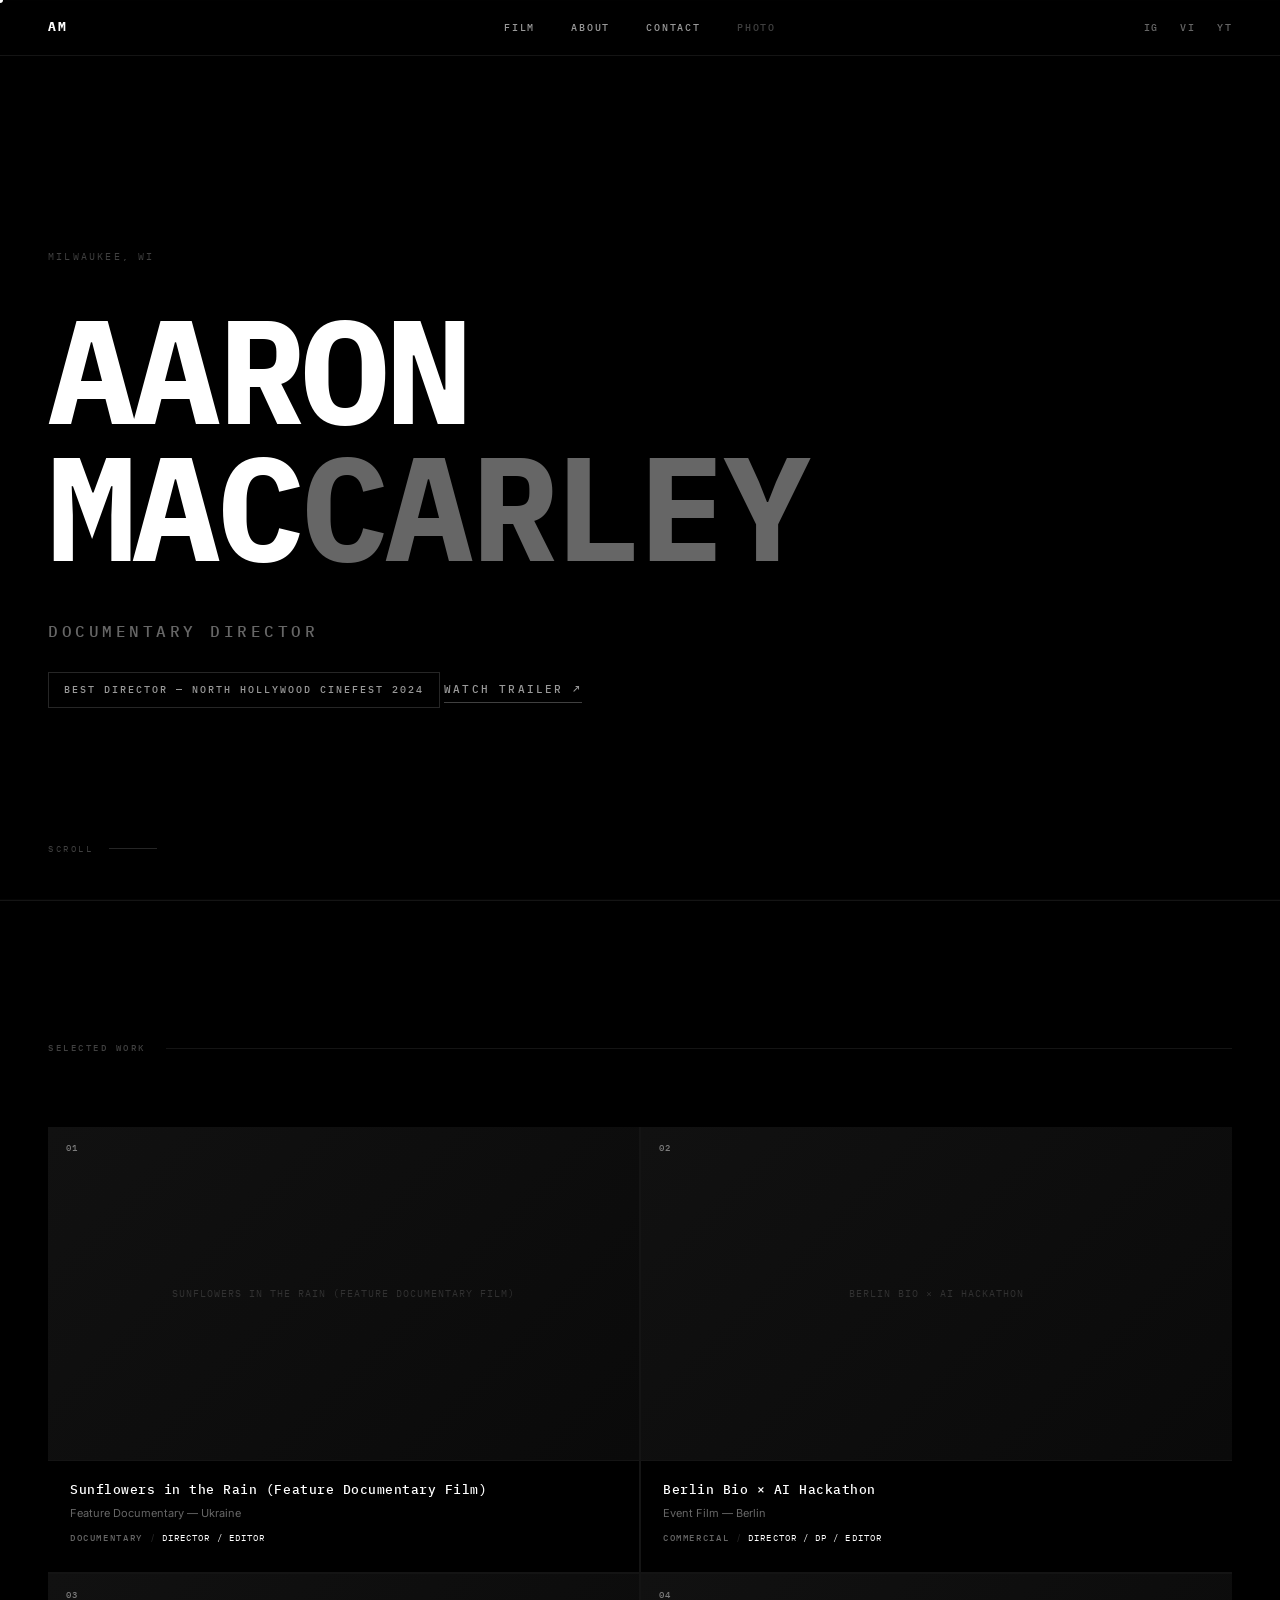
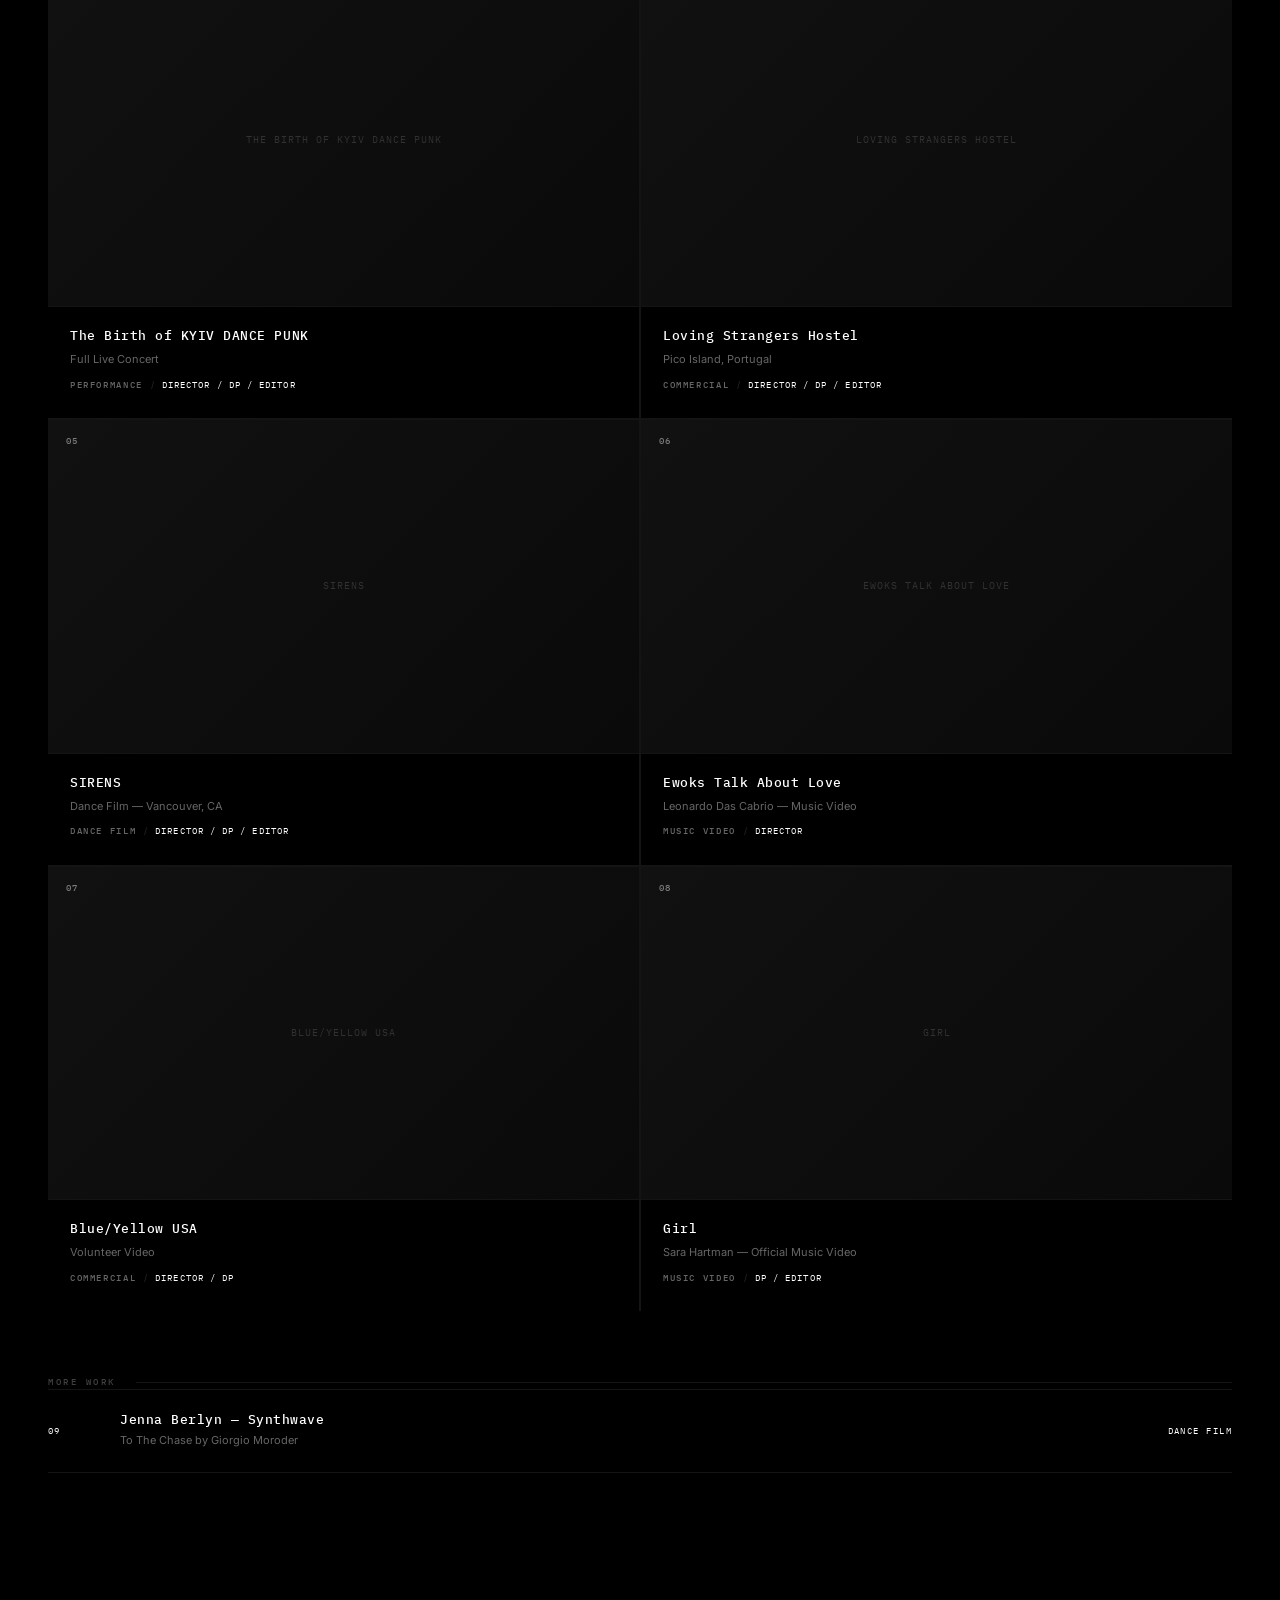
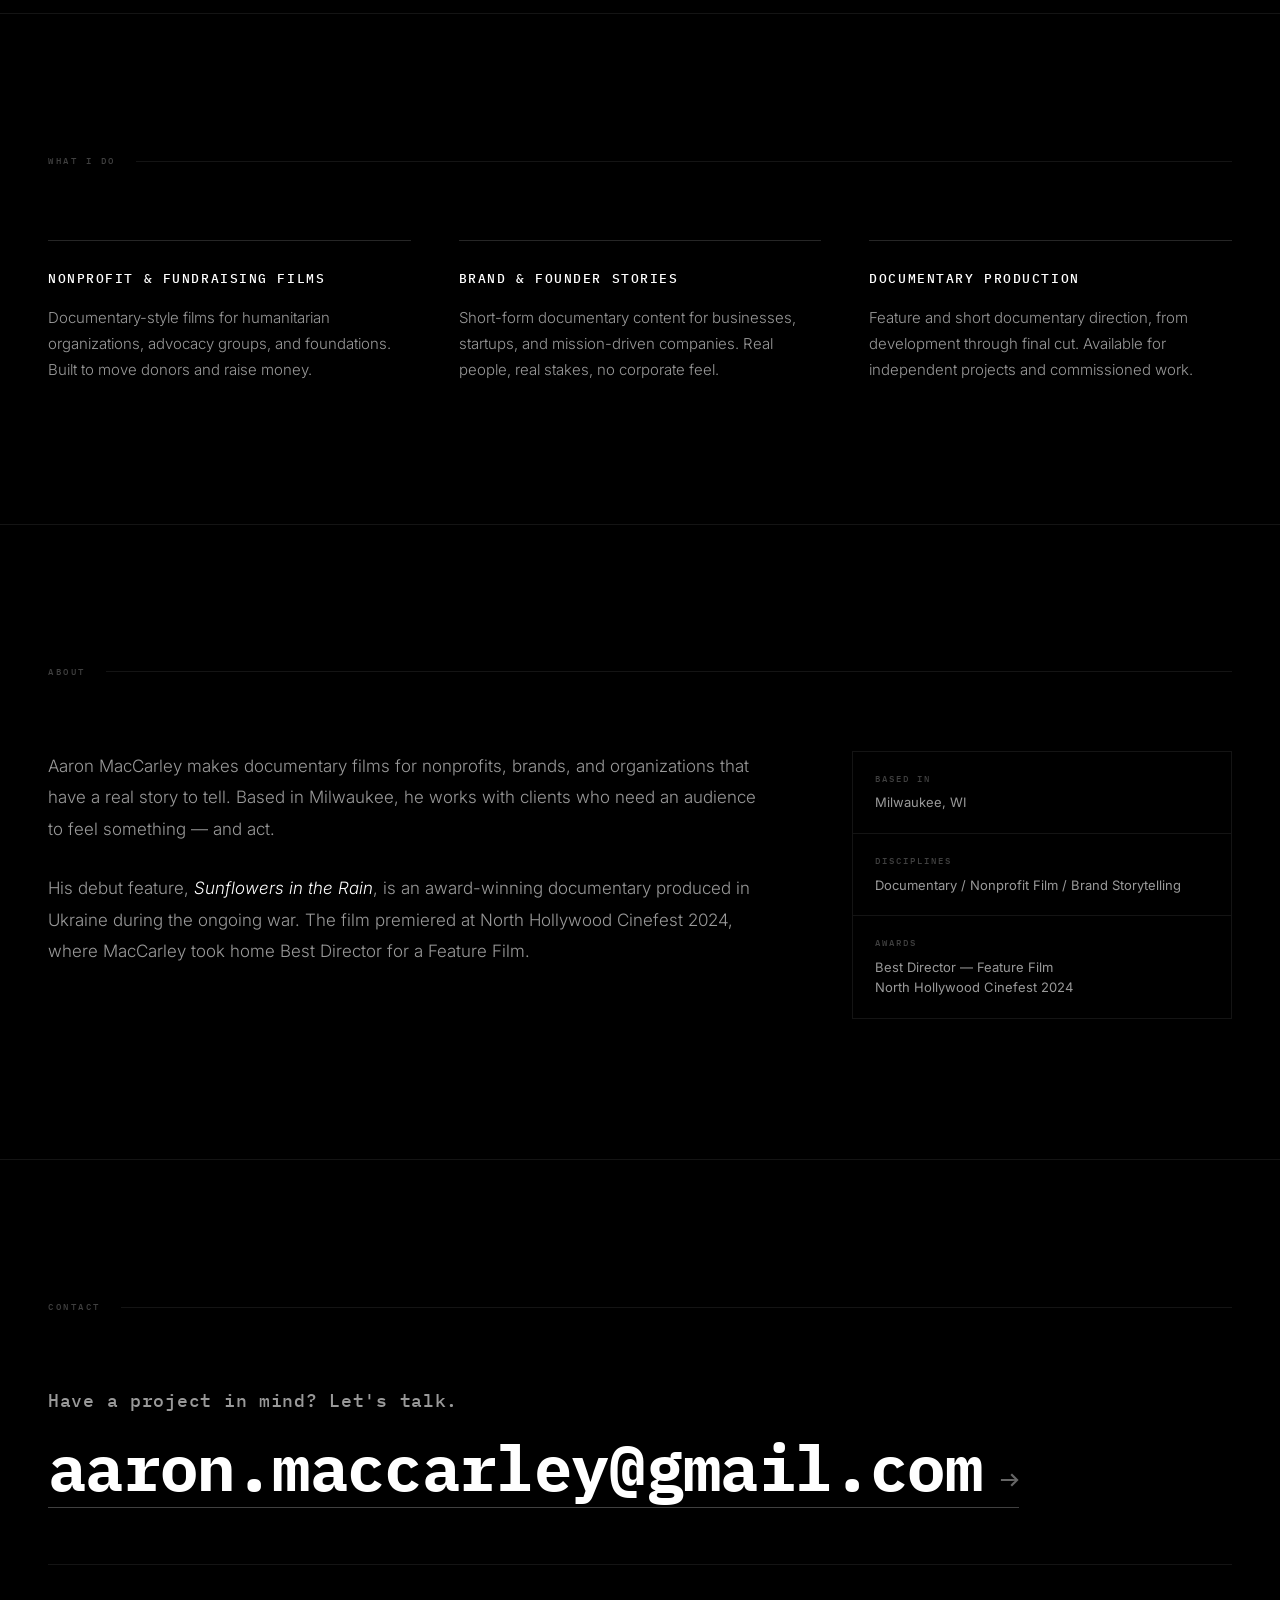
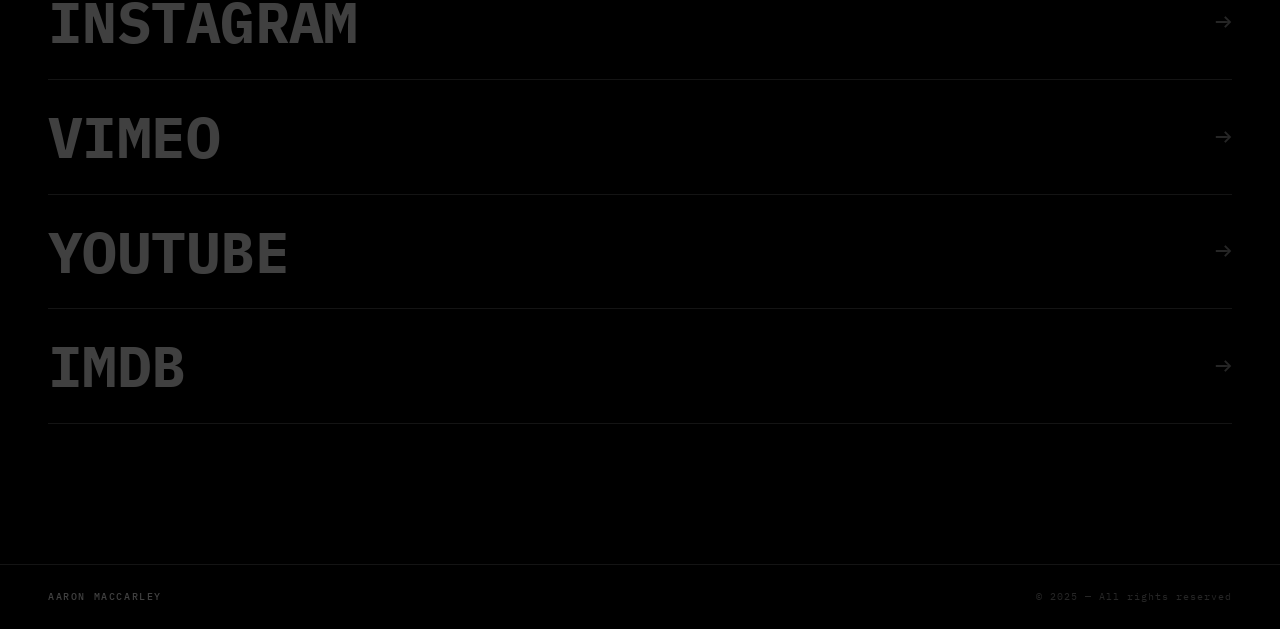
==== commit 10354ce0: "Replace photo hero with full-viewport video hero - Swap scrolling photo columns for YouTube trailer " ====
--- a/index.html
+++ b/index.html
@@ -59,40 +59,16 @@
 
     <!-- HERO -->
     <section id="hero">
-        <div class="hero-photos" aria-hidden="true">
-            <div class="hero-photos-overlay"></div>
-            <div class="hero-photos-grid">
-                <div class="photo-col photo-col--up" style="--dur:32s">
-                    <img src="Photo%20Portfolio%202026/Ukraine%20Evacuation%20Volunteers/SITRSTILL_BASE%20UA_JPG%20(4).jpg" alt="">
-                    <img src="Photo%20Portfolio%202026/Ukraine%20Evacuation%20Volunteers/SITRSTILL_BASE%20UA_JPG%20(10).jpg" alt="">
-                    <img src="Photo%20Portfolio%202026/Azov%20International/20250423_A7300680-_AZOV_3k%20JPEG.jpg" alt="">
-                    <img src="Photo%20Portfolio%202026/Dance/_FCM0014.ARW.jpg" alt="">
-                    <img src="Photo%20Portfolio%202026/Ukraine%20Evacuation%20Volunteers/SITRSTILL_BASE%20UA_JPG%20(4).jpg" alt="">
-                    <img src="Photo%20Portfolio%202026/Ukraine%20Evacuation%20Volunteers/SITRSTILL_BASE%20UA_JPG%20(10).jpg" alt="">
-                    <img src="Photo%20Portfolio%202026/Azov%20International/20250423_A7300680-_AZOV_3k%20JPEG.jpg" alt="">
-                    <img src="Photo%20Portfolio%202026/Dance/_FCM0014.ARW.jpg" alt="">
-                </div>
-                <div class="photo-col photo-col--down" style="--dur:40s">
-                    <img src="Photo%20Portfolio%202026/Portrait%20%26%20Travel/FCM05916-5.jpg" alt="">
-                    <img src="Photo%20Portfolio%202026/Azov%20International/20250424_A7301106-_AZOV_3k%20JPEG.jpg" alt="">
-                    <img src="Photo%20Portfolio%202026/Azov%20International/20250423_A7300974-_AZOV_3k%20JPEG.jpg" alt="">
-                    <img src="Photo%20Portfolio%202026/Worldly%20Cats/20231003_MAC00006-_3k%20JPEG.jpg" alt="">
-                    <img src="Photo%20Portfolio%202026/Portrait%20%26%20Travel/FCM05916-5.jpg" alt="">
-                    <img src="Photo%20Portfolio%202026/Azov%20International/20250424_A7301106-_AZOV_3k%20JPEG.jpg" alt="">
-                    <img src="Photo%20Portfolio%202026/Azov%20International/20250423_A7300974-_AZOV_3k%20JPEG.jpg" alt="">
-                    <img src="Photo%20Portfolio%202026/Worldly%20Cats/20231003_MAC00006-_3k%20JPEG.jpg" alt="">
-                </div>
-                <div class="photo-col photo-col--up" style="--dur:27s">
-                    <img src="Photo%20Portfolio%202026/Portrait%20%26%20Travel/FCM05661-4.jpg" alt="">
-                    <img src="Photo%20Portfolio%202026/Dance/FCM09583-INSTA-2.jpg" alt="">
-                    <img src="Photo%20Portfolio%202026/Dance/BDF03362.jpg" alt="">
-                    <img src="Photo%20Portfolio%202026/Worldly%20Cats/FCM03297.jpg" alt="">
-                    <img src="Photo%20Portfolio%202026/Portrait%20%26%20Travel/FCM05661-4.jpg" alt="">
-                    <img src="Photo%20Portfolio%202026/Dance/FCM09583-INSTA-2.jpg" alt="">
-                    <img src="Photo%20Portfolio%202026/Dance/BDF03362.jpg" alt="">
-                    <img src="Photo%20Portfolio%202026/Worldly%20Cats/FCM03297.jpg" alt="">
-                </div>
-            </div>
+        <div class="hero-video" aria-hidden="true">
+            <iframe
+                class="hero-video-iframe"
+                src="https://www.youtube.com/embed/FKLy3vsLqf8?autoplay=1&mute=1&loop=1&playlist=FKLy3vsLqf8&controls=0&showinfo=0&rel=0&disablekb=1&modestbranding=1&playsinline=1"
+                allow="autoplay; fullscreen"
+                allowfullscreen
+                title=""
+                tabindex="-1"
+            ></iframe>
+            <div class="hero-video-overlay"></div>
         </div>
         <div class="hero-inner">
             <div class="hero-meta fade-up" style="--d:0.1s">
@@ -108,8 +84,11 @@
             <div class="hero-badge fade-up" style="--d:0.7s">
                 Best Director — North Hollywood Cinefest 2024
             </div>
-        </div>
-        <div class="hero-scroll fade-up" style="--d:0.9s">
+            <a class="hero-trailer fade-up" style="--d:0.9s" href="https://www.youtube.com/watch?v=FKLy3vsLqf8" target="_blank" rel="noopener noreferrer">
+                WATCH TRAILER ↗
+            </a>
+        </div>
+        <div class="hero-scroll fade-up" style="--d:1.1s">
             <span>SCROLL</span>
             <div class="scroll-line"></div>
         </div>
--- a/style.css
+++ b/style.css
@@ -356,7 +356,7 @@
     position: absolute;
     bottom: 44px;
     left: var(--pad-x);
-    z-index: 1;
+    z-index: 2;
     display: flex;
     align-items: center;
     gap: 16px;
@@ -391,57 +391,71 @@
 }
 
 /* =============================================
-   HERO PHOTO GRID
-   ============================================= */
-.hero-photos {
+   HERO VIDEO
+   ============================================= */
+.hero-video {
     position: absolute;
     inset: 0;
     z-index: 0;
     overflow: hidden;
 }
 
-.hero-photos-overlay {
+.hero-video-iframe {
+    position: absolute;
+    top: 50%;
+    left: 50%;
+    width: 130%;
+    height: 130%;
+    transform: translate(-50%, -50%);
+    border: none;
+    pointer-events: none;
+}
+
+.hero-video-overlay {
     position: absolute;
     inset: 0;
-    z-index: 2;
+    z-index: 1;
     background: linear-gradient(
         to bottom,
-        rgba(0,0,0,0.82) 0%,
-        rgba(0,0,0,0.52) 30%,
-        rgba(0,0,0,0.52) 70%,
-        rgba(0,0,0,0.82) 100%
+        rgba(0,0,0,0.6) 0%,
+        rgba(0,0,0,0.35) 40%,
+        rgba(0,0,0,0.35) 65%,
+        rgba(0,0,0,0.72) 100%
     );
     pointer-events: none;
 }
 
-.hero-photos-grid {
-    display: grid;
-    grid-template-columns: repeat(3, 1fr);
-    gap: 3px;
-    position: relative;
-    z-index: 1;
-}
-
-.photo-col {
-    display: flex;
-    flex-direction: column;
-    will-change: transform;
-}
-
-.photo-col img {
-    width: 100%;
-    aspect-ratio: 2 / 3;
-    object-fit: cover;
-    display: block;
-    flex-shrink: 0;
-    filter: brightness(0.75) saturate(0.8);
-    margin-bottom: 3px;
-}
-
+/* Mobile: hide iframe, show static poster instead */
+@media (max-width: 768px) {
+    .hero-video-iframe { display: none; }
+    .hero-video {
+        background: url('https://macgnarly.com/Photo%20Portfolio%202026/Ukraine%20Evacuation%20Volunteers/SITRSTILL_BASE%20UA_JPG%20(4).jpg')
+                    center center / cover no-repeat;
+    }
+}
 
 .hero-inner {
     position: relative;
-    z-index: 1;
+    z-index: 2;
+}
+
+.hero-trailer {
+    display: inline-block;
+    margin-top: 36px;
+    font-family: var(--mono);
+    font-size: clamp(9px, 0.9vw, 11px);
+    font-weight: 500;
+    letter-spacing: 0.2em;
+    color: var(--w60);
+    text-transform: uppercase;
+    border-bottom: 1px solid var(--w25);
+    padding-bottom: 3px;
+    transition: color 0.2s, border-color 0.2s;
+}
+
+.hero-trailer:hover {
+    color: var(--white);
+    border-color: var(--white);
 }
 
 /* =============================================
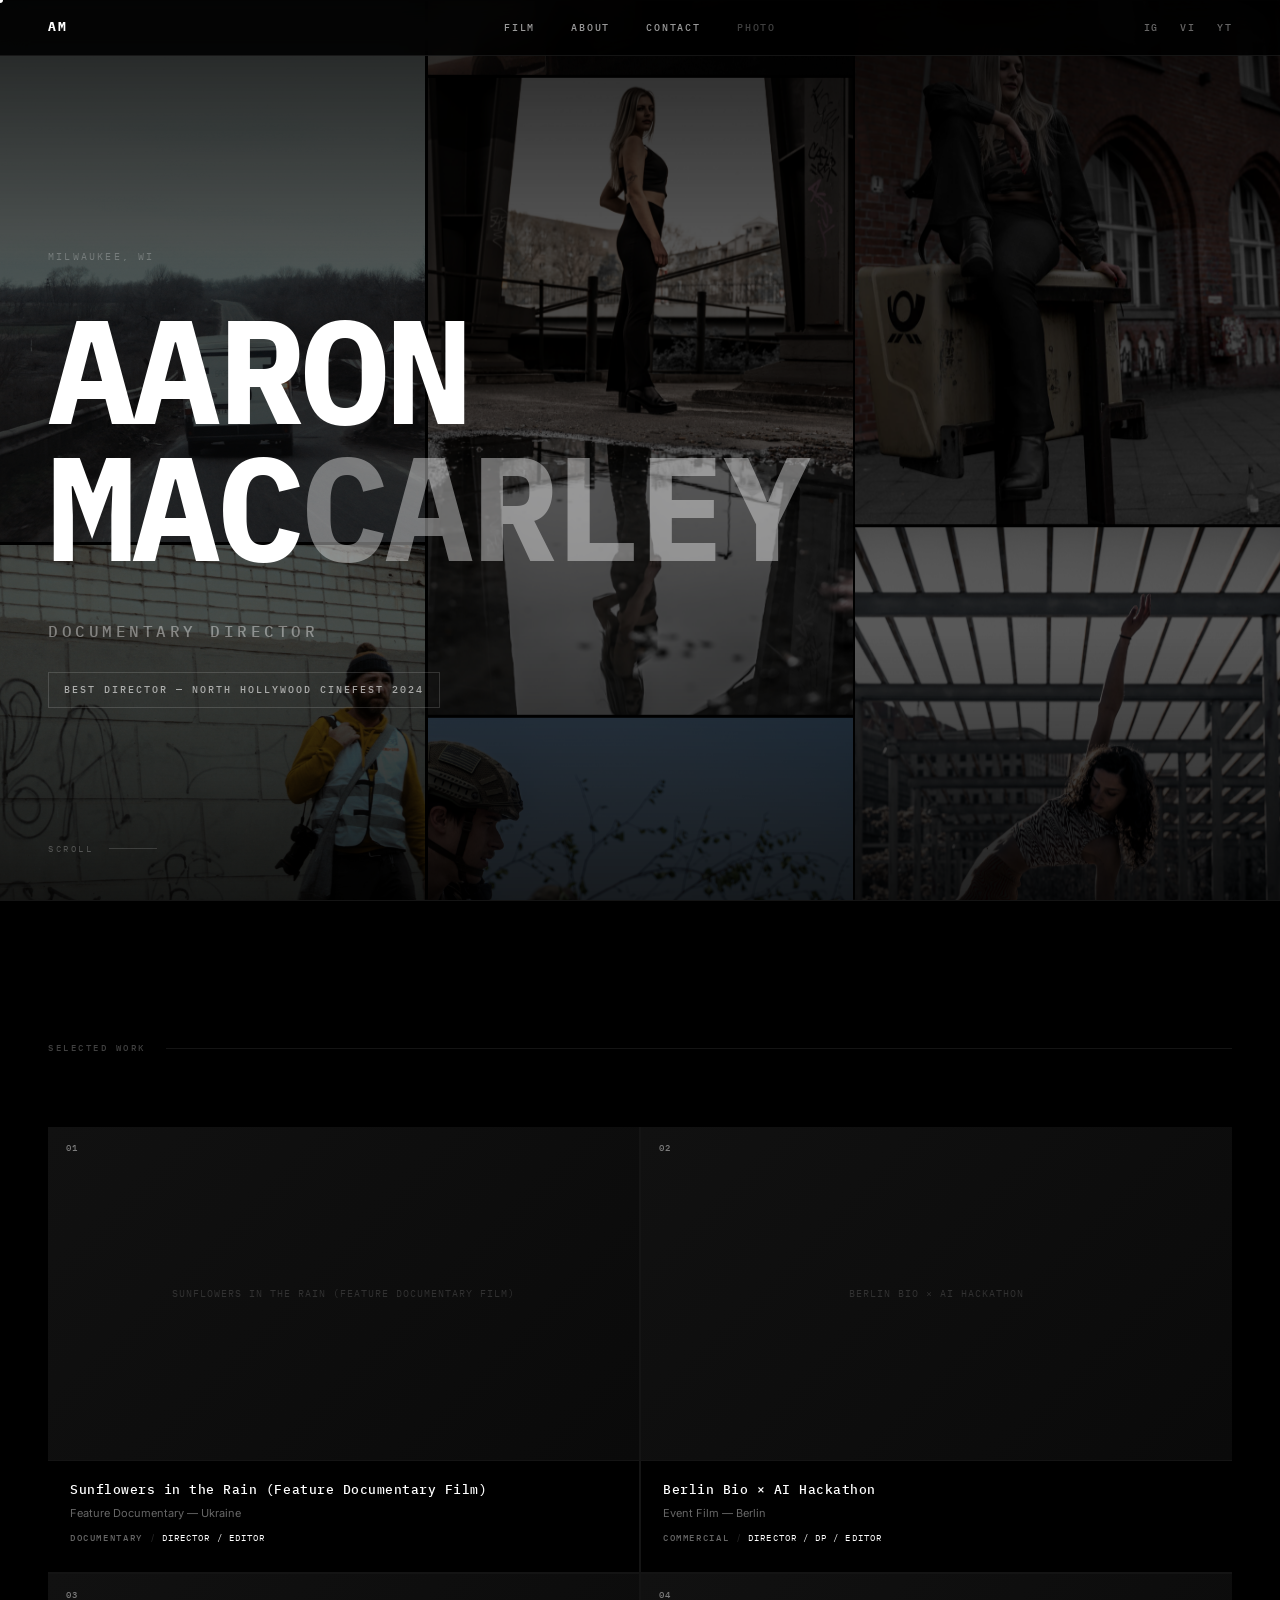
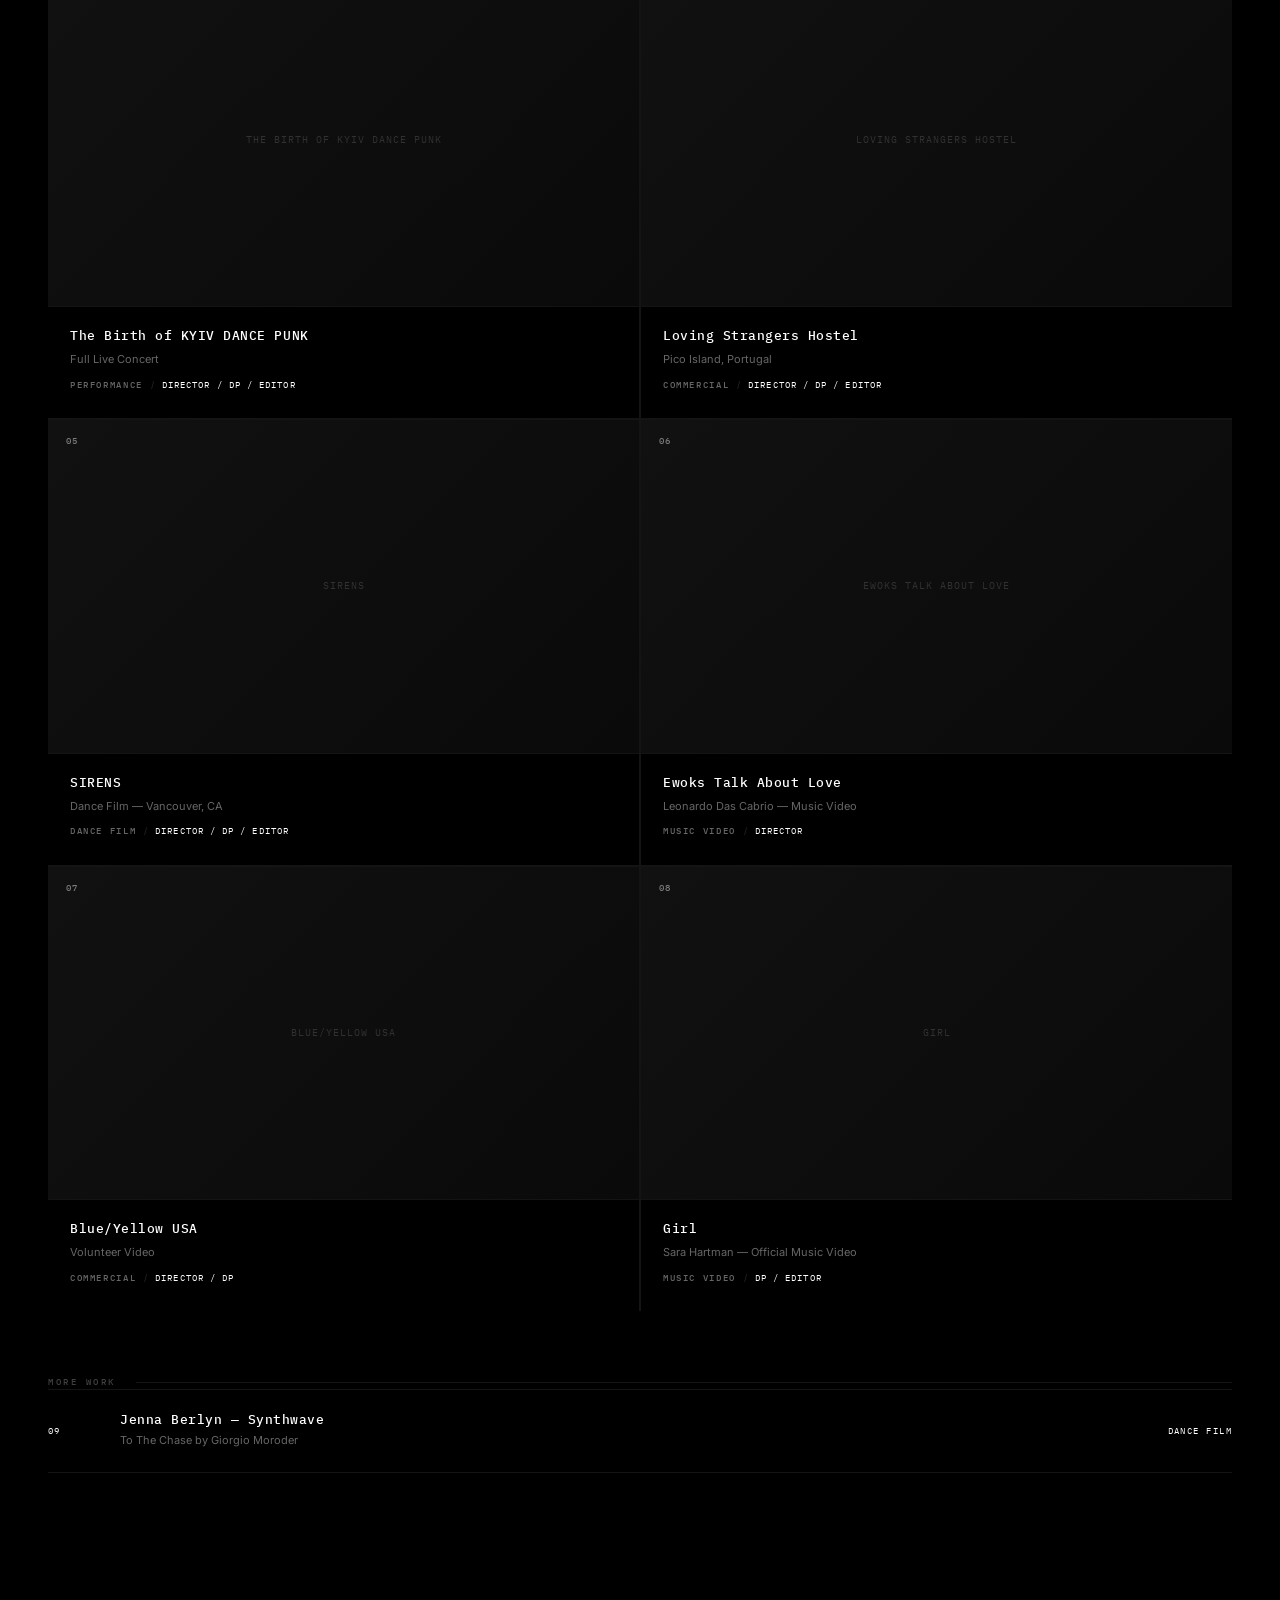
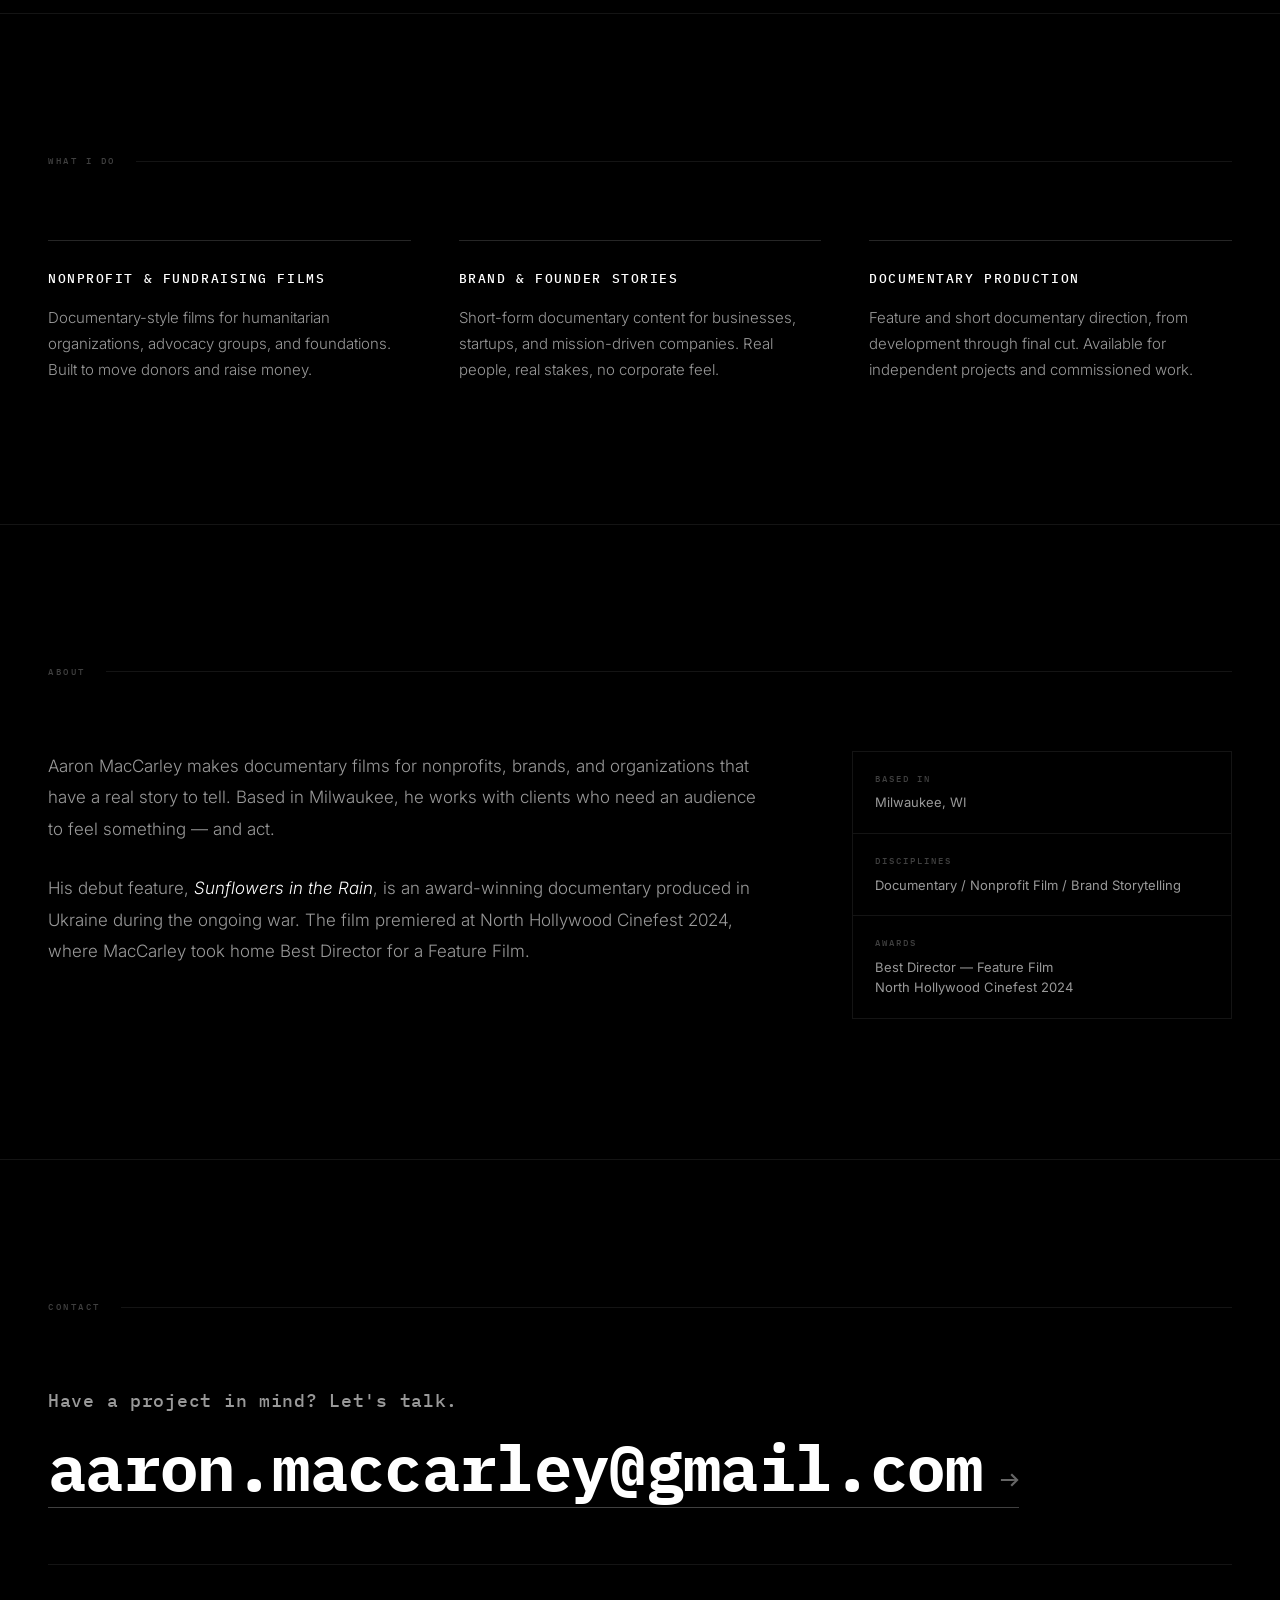
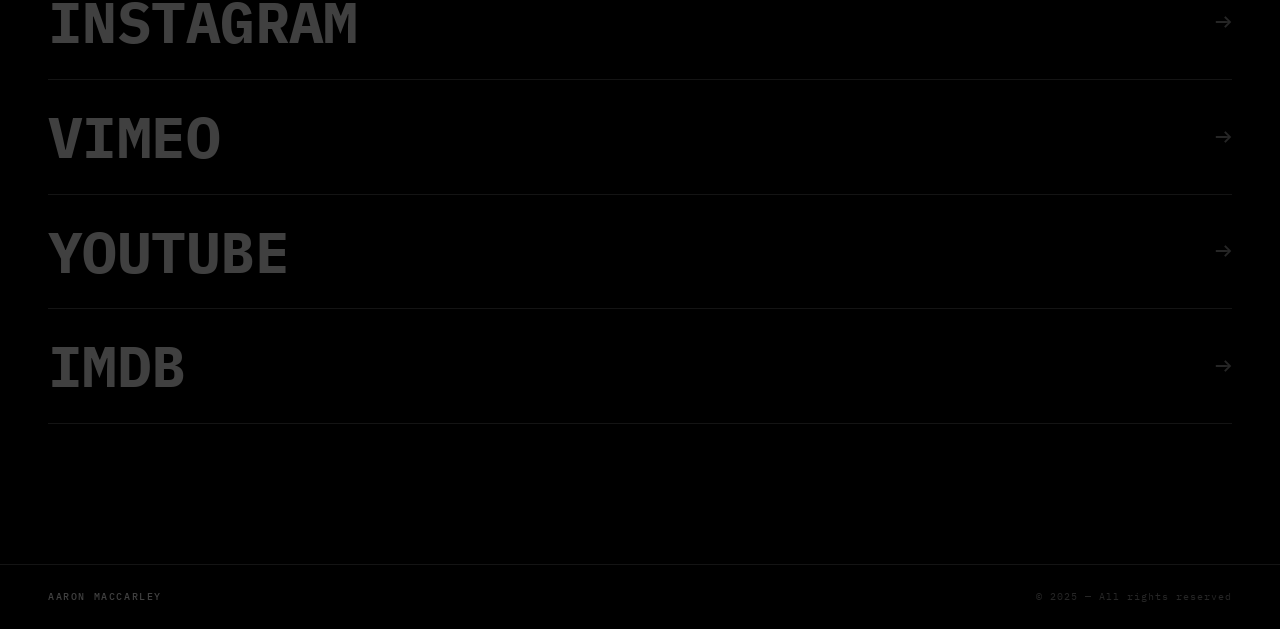
==== commit 8355de38: "Revert to scrolling photo hero Co-Authored-By: Claude Sonnet 4.6 <noreply@anthropic.com>" ====
--- a/index.html
+++ b/index.html
@@ -59,16 +59,40 @@
 
     <!-- HERO -->
     <section id="hero">
-        <div class="hero-video" aria-hidden="true">
-            <iframe
-                class="hero-video-iframe"
-                src="https://www.youtube.com/embed/FKLy3vsLqf8?autoplay=1&mute=1&loop=1&playlist=FKLy3vsLqf8&controls=0&showinfo=0&rel=0&disablekb=1&modestbranding=1&playsinline=1"
-                allow="autoplay; fullscreen"
-                allowfullscreen
-                title=""
-                tabindex="-1"
-            ></iframe>
-            <div class="hero-video-overlay"></div>
+        <div class="hero-photos" aria-hidden="true">
+            <div class="hero-photos-overlay"></div>
+            <div class="hero-photos-grid">
+                <div class="photo-col photo-col--up" style="--dur:32s">
+                    <img src="Photo%20Portfolio%202026/Ukraine%20Evacuation%20Volunteers/SITRSTILL_BASE%20UA_JPG%20(4).jpg" alt="">
+                    <img src="Photo%20Portfolio%202026/Ukraine%20Evacuation%20Volunteers/SITRSTILL_BASE%20UA_JPG%20(10).jpg" alt="">
+                    <img src="Photo%20Portfolio%202026/Azov%20International/20250423_A7300680-_AZOV_3k%20JPEG.jpg" alt="">
+                    <img src="Photo%20Portfolio%202026/Dance/_FCM0014.ARW.jpg" alt="">
+                    <img src="Photo%20Portfolio%202026/Ukraine%20Evacuation%20Volunteers/SITRSTILL_BASE%20UA_JPG%20(4).jpg" alt="">
+                    <img src="Photo%20Portfolio%202026/Ukraine%20Evacuation%20Volunteers/SITRSTILL_BASE%20UA_JPG%20(10).jpg" alt="">
+                    <img src="Photo%20Portfolio%202026/Azov%20International/20250423_A7300680-_AZOV_3k%20JPEG.jpg" alt="">
+                    <img src="Photo%20Portfolio%202026/Dance/_FCM0014.ARW.jpg" alt="">
+                </div>
+                <div class="photo-col photo-col--down" style="--dur:40s">
+                    <img src="Photo%20Portfolio%202026/Portrait%20%26%20Travel/FCM05916-5.jpg" alt="">
+                    <img src="Photo%20Portfolio%202026/Azov%20International/20250424_A7301106-_AZOV_3k%20JPEG.jpg" alt="">
+                    <img src="Photo%20Portfolio%202026/Azov%20International/20250423_A7300974-_AZOV_3k%20JPEG.jpg" alt="">
+                    <img src="Photo%20Portfolio%202026/Worldly%20Cats/20231003_MAC00006-_3k%20JPEG.jpg" alt="">
+                    <img src="Photo%20Portfolio%202026/Portrait%20%26%20Travel/FCM05916-5.jpg" alt="">
+                    <img src="Photo%20Portfolio%202026/Azov%20International/20250424_A7301106-_AZOV_3k%20JPEG.jpg" alt="">
+                    <img src="Photo%20Portfolio%202026/Azov%20International/20250423_A7300974-_AZOV_3k%20JPEG.jpg" alt="">
+                    <img src="Photo%20Portfolio%202026/Worldly%20Cats/20231003_MAC00006-_3k%20JPEG.jpg" alt="">
+                </div>
+                <div class="photo-col photo-col--up" style="--dur:27s">
+                    <img src="Photo%20Portfolio%202026/Portrait%20%26%20Travel/FCM05661-4.jpg" alt="">
+                    <img src="Photo%20Portfolio%202026/Dance/FCM09583-INSTA-2.jpg" alt="">
+                    <img src="Photo%20Portfolio%202026/Dance/BDF03362.jpg" alt="">
+                    <img src="Photo%20Portfolio%202026/Worldly%20Cats/FCM03297.jpg" alt="">
+                    <img src="Photo%20Portfolio%202026/Portrait%20%26%20Travel/FCM05661-4.jpg" alt="">
+                    <img src="Photo%20Portfolio%202026/Dance/FCM09583-INSTA-2.jpg" alt="">
+                    <img src="Photo%20Portfolio%202026/Dance/BDF03362.jpg" alt="">
+                    <img src="Photo%20Portfolio%202026/Worldly%20Cats/FCM03297.jpg" alt="">
+                </div>
+            </div>
         </div>
         <div class="hero-inner">
             <div class="hero-meta fade-up" style="--d:0.1s">
@@ -84,11 +108,8 @@
             <div class="hero-badge fade-up" style="--d:0.7s">
                 Best Director — North Hollywood Cinefest 2024
             </div>
-            <a class="hero-trailer fade-up" style="--d:0.9s" href="https://www.youtube.com/watch?v=FKLy3vsLqf8" target="_blank" rel="noopener noreferrer">
-                WATCH TRAILER ↗
-            </a>
-        </div>
-        <div class="hero-scroll fade-up" style="--d:1.1s">
+        </div>
+        <div class="hero-scroll fade-up" style="--d:0.9s">
             <span>SCROLL</span>
             <div class="scroll-line"></div>
         </div>
--- a/style.css
+++ b/style.css
@@ -356,7 +356,7 @@
     position: absolute;
     bottom: 44px;
     left: var(--pad-x);
-    z-index: 2;
+    z-index: 1;
     display: flex;
     align-items: center;
     gap: 16px;
@@ -391,71 +391,57 @@
 }
 
 /* =============================================
-   HERO VIDEO
-   ============================================= */
-.hero-video {
+   HERO PHOTO GRID
+   ============================================= */
+.hero-photos {
     position: absolute;
     inset: 0;
     z-index: 0;
     overflow: hidden;
 }
 
-.hero-video-iframe {
-    position: absolute;
-    top: 50%;
-    left: 50%;
-    width: 130%;
-    height: 130%;
-    transform: translate(-50%, -50%);
-    border: none;
-    pointer-events: none;
-}
-
-.hero-video-overlay {
+.hero-photos-overlay {
     position: absolute;
     inset: 0;
-    z-index: 1;
+    z-index: 2;
     background: linear-gradient(
         to bottom,
-        rgba(0,0,0,0.6) 0%,
-        rgba(0,0,0,0.35) 40%,
-        rgba(0,0,0,0.35) 65%,
-        rgba(0,0,0,0.72) 100%
+        rgba(0,0,0,0.82) 0%,
+        rgba(0,0,0,0.52) 30%,
+        rgba(0,0,0,0.52) 70%,
+        rgba(0,0,0,0.82) 100%
     );
     pointer-events: none;
 }
 
-/* Mobile: hide iframe, show static poster instead */
-@media (max-width: 768px) {
-    .hero-video-iframe { display: none; }
-    .hero-video {
-        background: url('https://macgnarly.com/Photo%20Portfolio%202026/Ukraine%20Evacuation%20Volunteers/SITRSTILL_BASE%20UA_JPG%20(4).jpg')
-                    center center / cover no-repeat;
-    }
-}
+.hero-photos-grid {
+    display: grid;
+    grid-template-columns: repeat(3, 1fr);
+    gap: 3px;
+    position: relative;
+    z-index: 1;
+}
+
+.photo-col {
+    display: flex;
+    flex-direction: column;
+    will-change: transform;
+}
+
+.photo-col img {
+    width: 100%;
+    aspect-ratio: 2 / 3;
+    object-fit: cover;
+    display: block;
+    flex-shrink: 0;
+    filter: brightness(0.75) saturate(0.8);
+    margin-bottom: 3px;
+}
+
 
 .hero-inner {
     position: relative;
-    z-index: 2;
-}
-
-.hero-trailer {
-    display: inline-block;
-    margin-top: 36px;
-    font-family: var(--mono);
-    font-size: clamp(9px, 0.9vw, 11px);
-    font-weight: 500;
-    letter-spacing: 0.2em;
-    color: var(--w60);
-    text-transform: uppercase;
-    border-bottom: 1px solid var(--w25);
-    padding-bottom: 3px;
-    transition: color 0.2s, border-color 0.2s;
-}
-
-.hero-trailer:hover {
-    color: var(--white);
-    border-color: var(--white);
+    z-index: 1;
 }
 
 /* =============================================
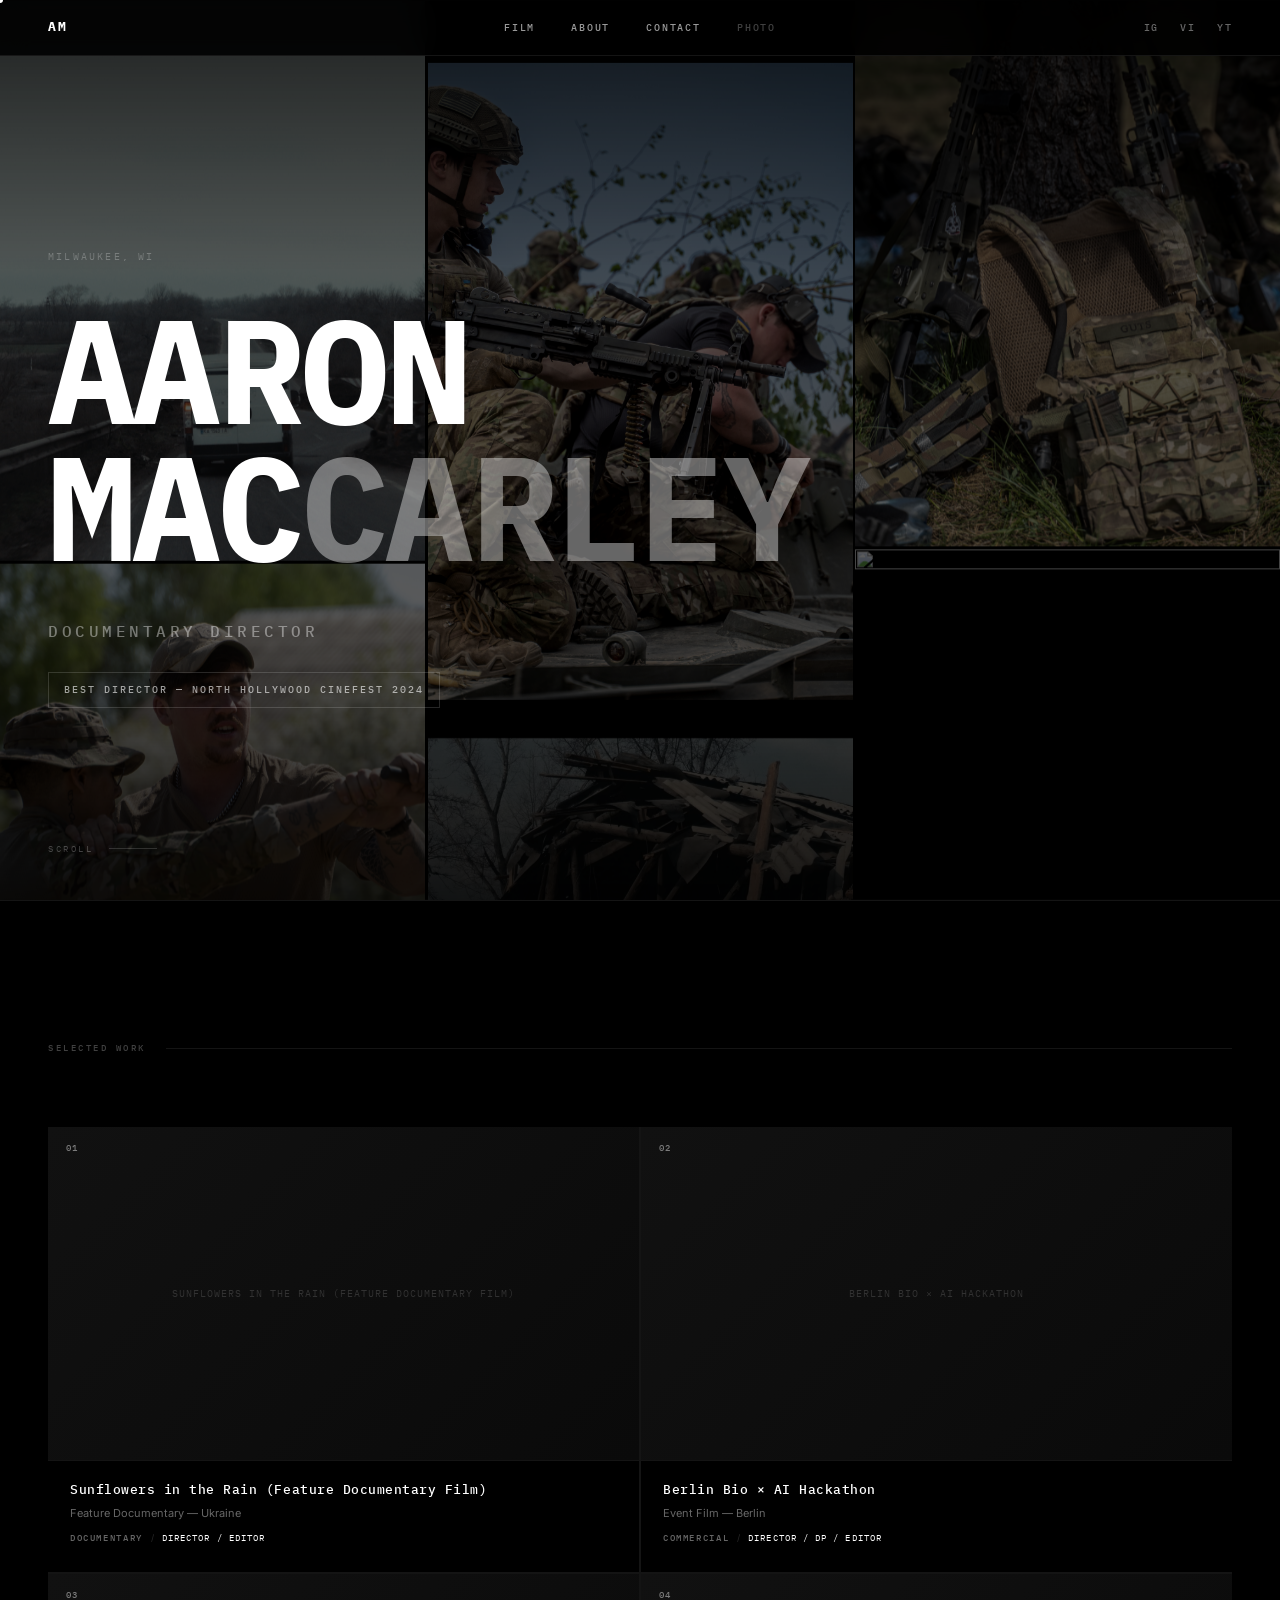
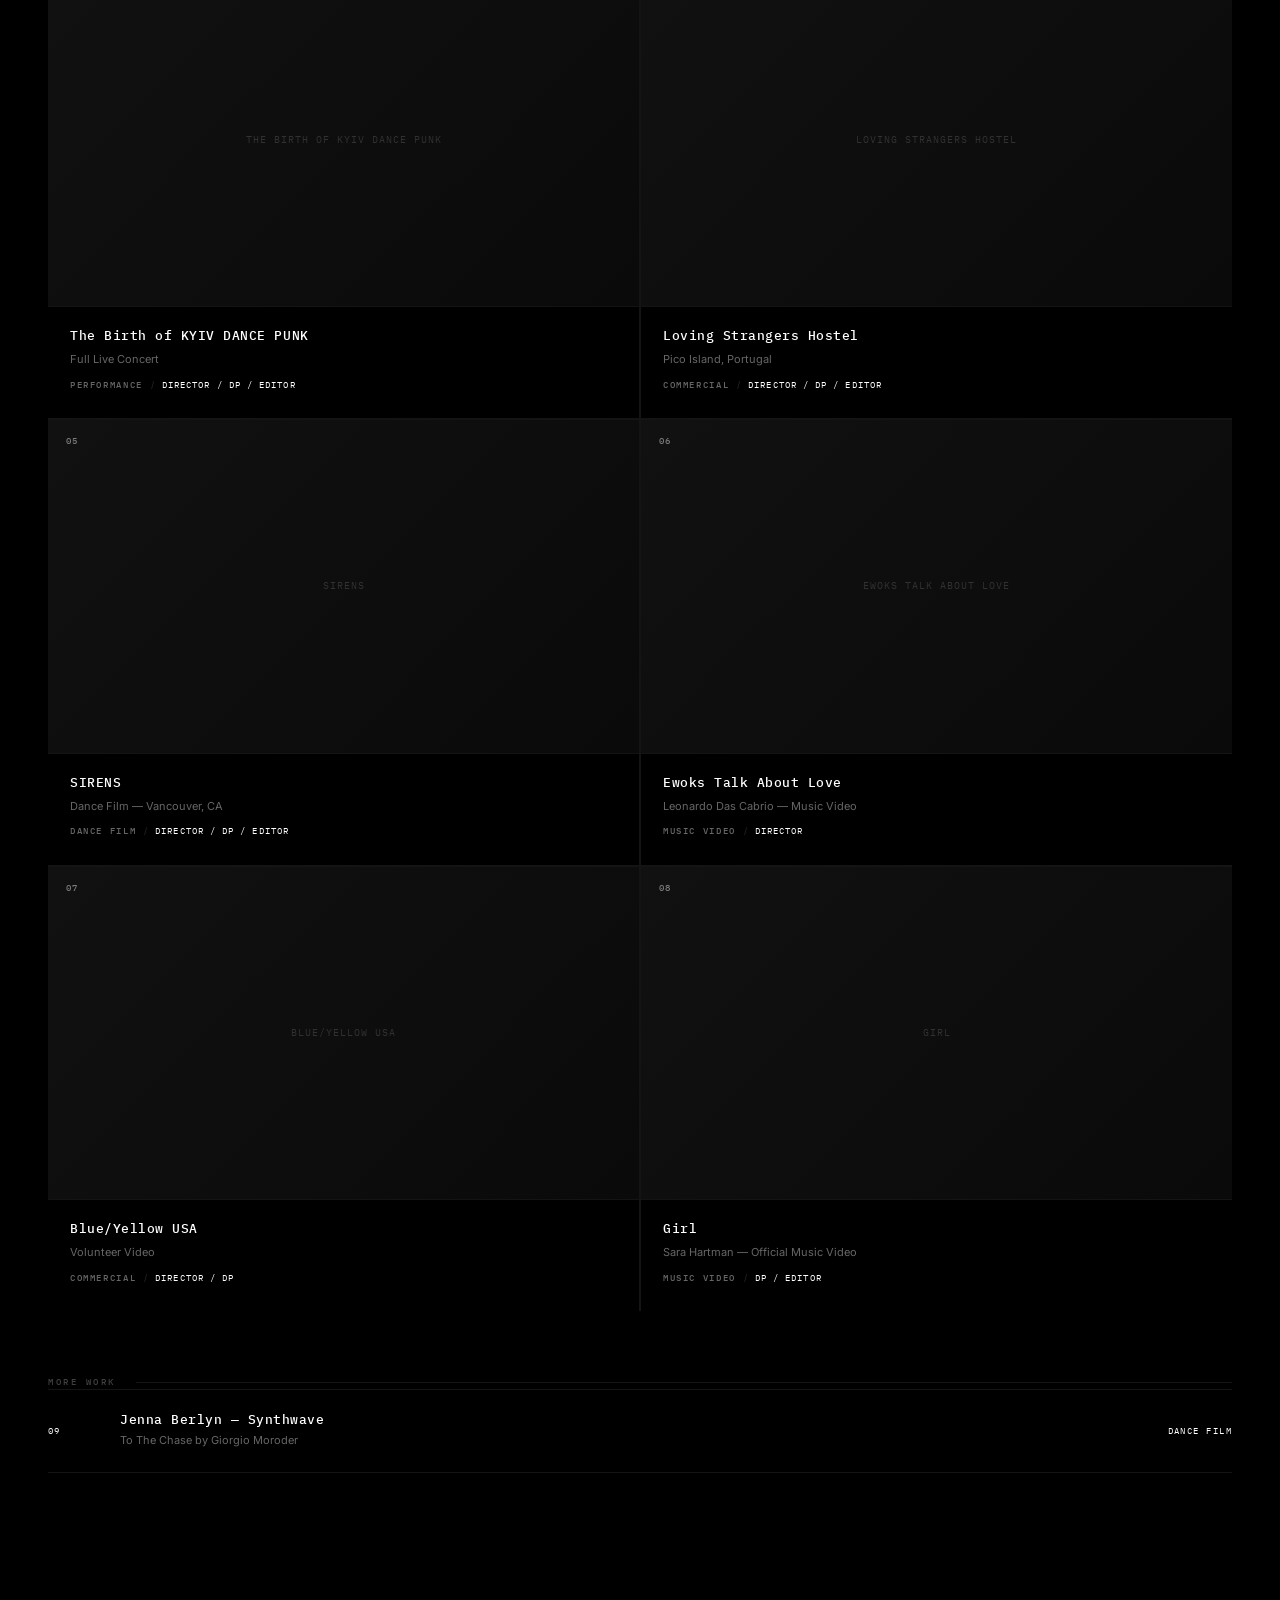
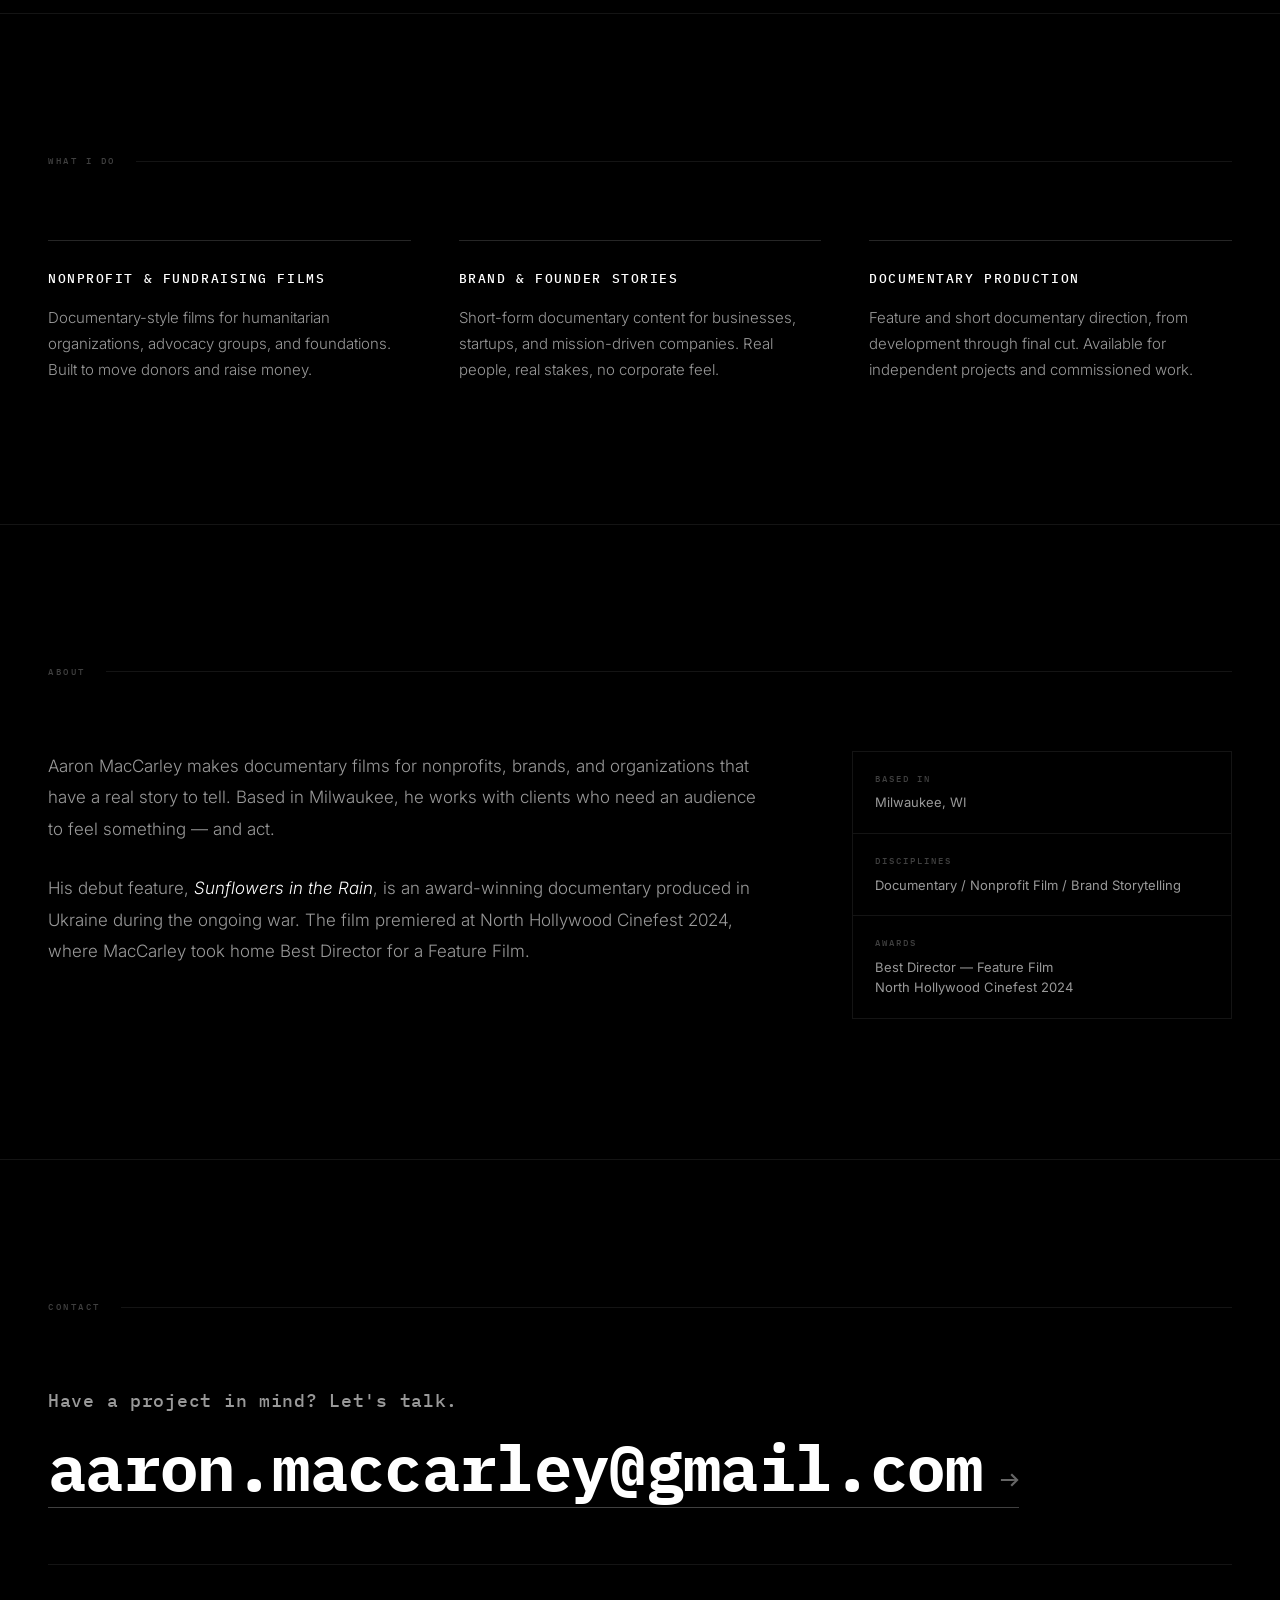
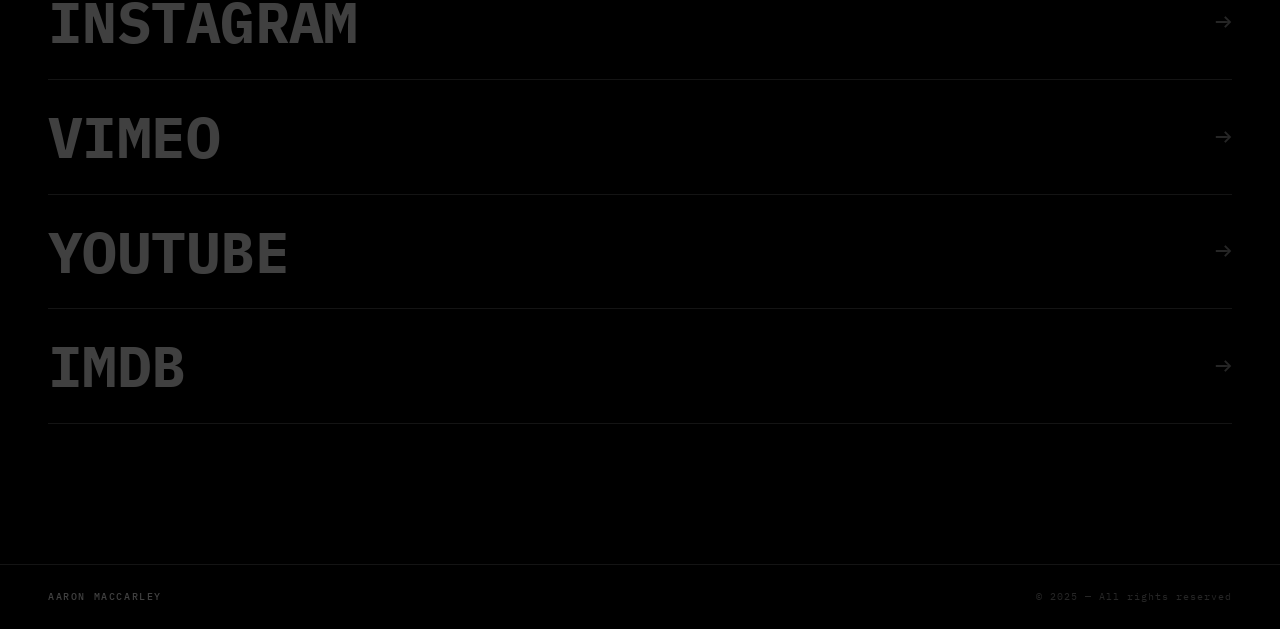
==== commit ab3f3880: "Curate hero strips to Ukraine and Azov photos only Remove Dance, Worldly Cats, and Portrait & Travel" ====
--- a/index.html
+++ b/index.html
@@ -64,33 +64,33 @@
             <div class="hero-photos-grid">
                 <div class="photo-col photo-col--up" style="--dur:32s">
                     <img src="Photo%20Portfolio%202026/Ukraine%20Evacuation%20Volunteers/SITRSTILL_BASE%20UA_JPG%20(4).jpg" alt="">
+                    <img src="Photo%20Portfolio%202026/Azov%20International/20250423_A7300680-_AZOV_3k%20JPEG.jpg" alt="">
                     <img src="Photo%20Portfolio%202026/Ukraine%20Evacuation%20Volunteers/SITRSTILL_BASE%20UA_JPG%20(10).jpg" alt="">
+                    <img src="Photo%20Portfolio%202026/Azov%20International/20250424_A7301273-_AZOV_3k%20JPEG.jpg" alt="">
+                    <img src="Photo%20Portfolio%202026/Ukraine%20Evacuation%20Volunteers/SITRSTILL_BASE%20UA_JPG%20(4).jpg" alt="">
                     <img src="Photo%20Portfolio%202026/Azov%20International/20250423_A7300680-_AZOV_3k%20JPEG.jpg" alt="">
-                    <img src="Photo%20Portfolio%202026/Dance/_FCM0014.ARW.jpg" alt="">
-                    <img src="Photo%20Portfolio%202026/Ukraine%20Evacuation%20Volunteers/SITRSTILL_BASE%20UA_JPG%20(4).jpg" alt="">
                     <img src="Photo%20Portfolio%202026/Ukraine%20Evacuation%20Volunteers/SITRSTILL_BASE%20UA_JPG%20(10).jpg" alt="">
-                    <img src="Photo%20Portfolio%202026/Azov%20International/20250423_A7300680-_AZOV_3k%20JPEG.jpg" alt="">
-                    <img src="Photo%20Portfolio%202026/Dance/_FCM0014.ARW.jpg" alt="">
+                    <img src="Photo%20Portfolio%202026/Azov%20International/20250424_A7301273-_AZOV_3k%20JPEG.jpg" alt="">
                 </div>
                 <div class="photo-col photo-col--down" style="--dur:40s">
-                    <img src="Photo%20Portfolio%202026/Portrait%20%26%20Travel/FCM05916-5.jpg" alt="">
                     <img src="Photo%20Portfolio%202026/Azov%20International/20250424_A7301106-_AZOV_3k%20JPEG.jpg" alt="">
+                    <img src="Photo%20Portfolio%202026/Ukraine%20Evacuation%20Volunteers/SITRSTILL_BASE%20UA_JPG%20(2).jpg" alt="">
                     <img src="Photo%20Portfolio%202026/Azov%20International/20250423_A7300974-_AZOV_3k%20JPEG.jpg" alt="">
-                    <img src="Photo%20Portfolio%202026/Worldly%20Cats/20231003_MAC00006-_3k%20JPEG.jpg" alt="">
-                    <img src="Photo%20Portfolio%202026/Portrait%20%26%20Travel/FCM05916-5.jpg" alt="">
+                    <img src="Photo%20Portfolio%202026/Ukraine%20Evacuation%20Volunteers/SITRSTILL_BASE%20UA_JPG.jpg" alt="">
                     <img src="Photo%20Portfolio%202026/Azov%20International/20250424_A7301106-_AZOV_3k%20JPEG.jpg" alt="">
+                    <img src="Photo%20Portfolio%202026/Ukraine%20Evacuation%20Volunteers/SITRSTILL_BASE%20UA_JPG%20(2).jpg" alt="">
                     <img src="Photo%20Portfolio%202026/Azov%20International/20250423_A7300974-_AZOV_3k%20JPEG.jpg" alt="">
-                    <img src="Photo%20Portfolio%202026/Worldly%20Cats/20231003_MAC00006-_3k%20JPEG.jpg" alt="">
+                    <img src="Photo%20Portfolio%202026/Ukraine%20Evacuation%20Volunteers/SITRSTILL_BASE%20UA_JPG.jpg" alt="">
                 </div>
                 <div class="photo-col photo-col--up" style="--dur:27s">
-                    <img src="Photo%20Portfolio%202026/Portrait%20%26%20Travel/FCM05661-4.jpg" alt="">
-                    <img src="Photo%20Portfolio%202026/Dance/FCM09583-INSTA-2.jpg" alt="">
-                    <img src="Photo%20Portfolio%202026/Dance/BDF03362.jpg" alt="">
-                    <img src="Photo%20Portfolio%202026/Worldly%20Cats/FCM03297.jpg" alt="">
-                    <img src="Photo%20Portfolio%202026/Portrait%20%26%20Travel/FCM05661-4.jpg" alt="">
-                    <img src="Photo%20Portfolio%202026/Dance/FCM09583-INSTA-2.jpg" alt="">
-                    <img src="Photo%20Portfolio%202026/Dance/BDF03362.jpg" alt="">
-                    <img src="Photo%20Portfolio%202026/Worldly%20Cats/FCM03297.jpg" alt="">
+                    <img src="Photo%20Portfolio%202026/Azov%20International/20250423_A7300672-_AZOV_3k%20JPEG.jpg" alt="">
+                    <img src="Photo%20Portfolio%202026/Ukraine%20Evacuation%20Volunteers/SITRSTILL_BASE%20UA_JPG%20(6).jpg" alt="">
+                    <img src="Photo%20Portfolio%202026/Azov%20International/20250424_A7301101-_AZOV_3k%20JPEG.jpg" alt="">
+                    <img src="Photo%20Portfolio%202026/Ukraine%20Evacuation%20Volunteers/SITRSTILL_BASE%20UA_JPG%20(1).jpg" alt="">
+                    <img src="Photo%20Portfolio%202026/Azov%20International/20250423_A7300672-_AZOV_3k%20JPEG.jpg" alt="">
+                    <img src="Photo%20Portfolio%202026/Ukraine%20Evacuation%20Volunteers/SITRSTILL_BASE%20UA_JPG%20(6).jpg" alt="">
+                    <img src="Photo%20Portfolio%202026/Azov%20International/20250424_A7301101-_AZOV_3k%20JPEG.jpg" alt="">
+                    <img src="Photo%20Portfolio%202026/Ukraine%20Evacuation%20Volunteers/SITRSTILL_BASE%20UA_JPG%20(1).jpg" alt="">
                 </div>
             </div>
         </div>
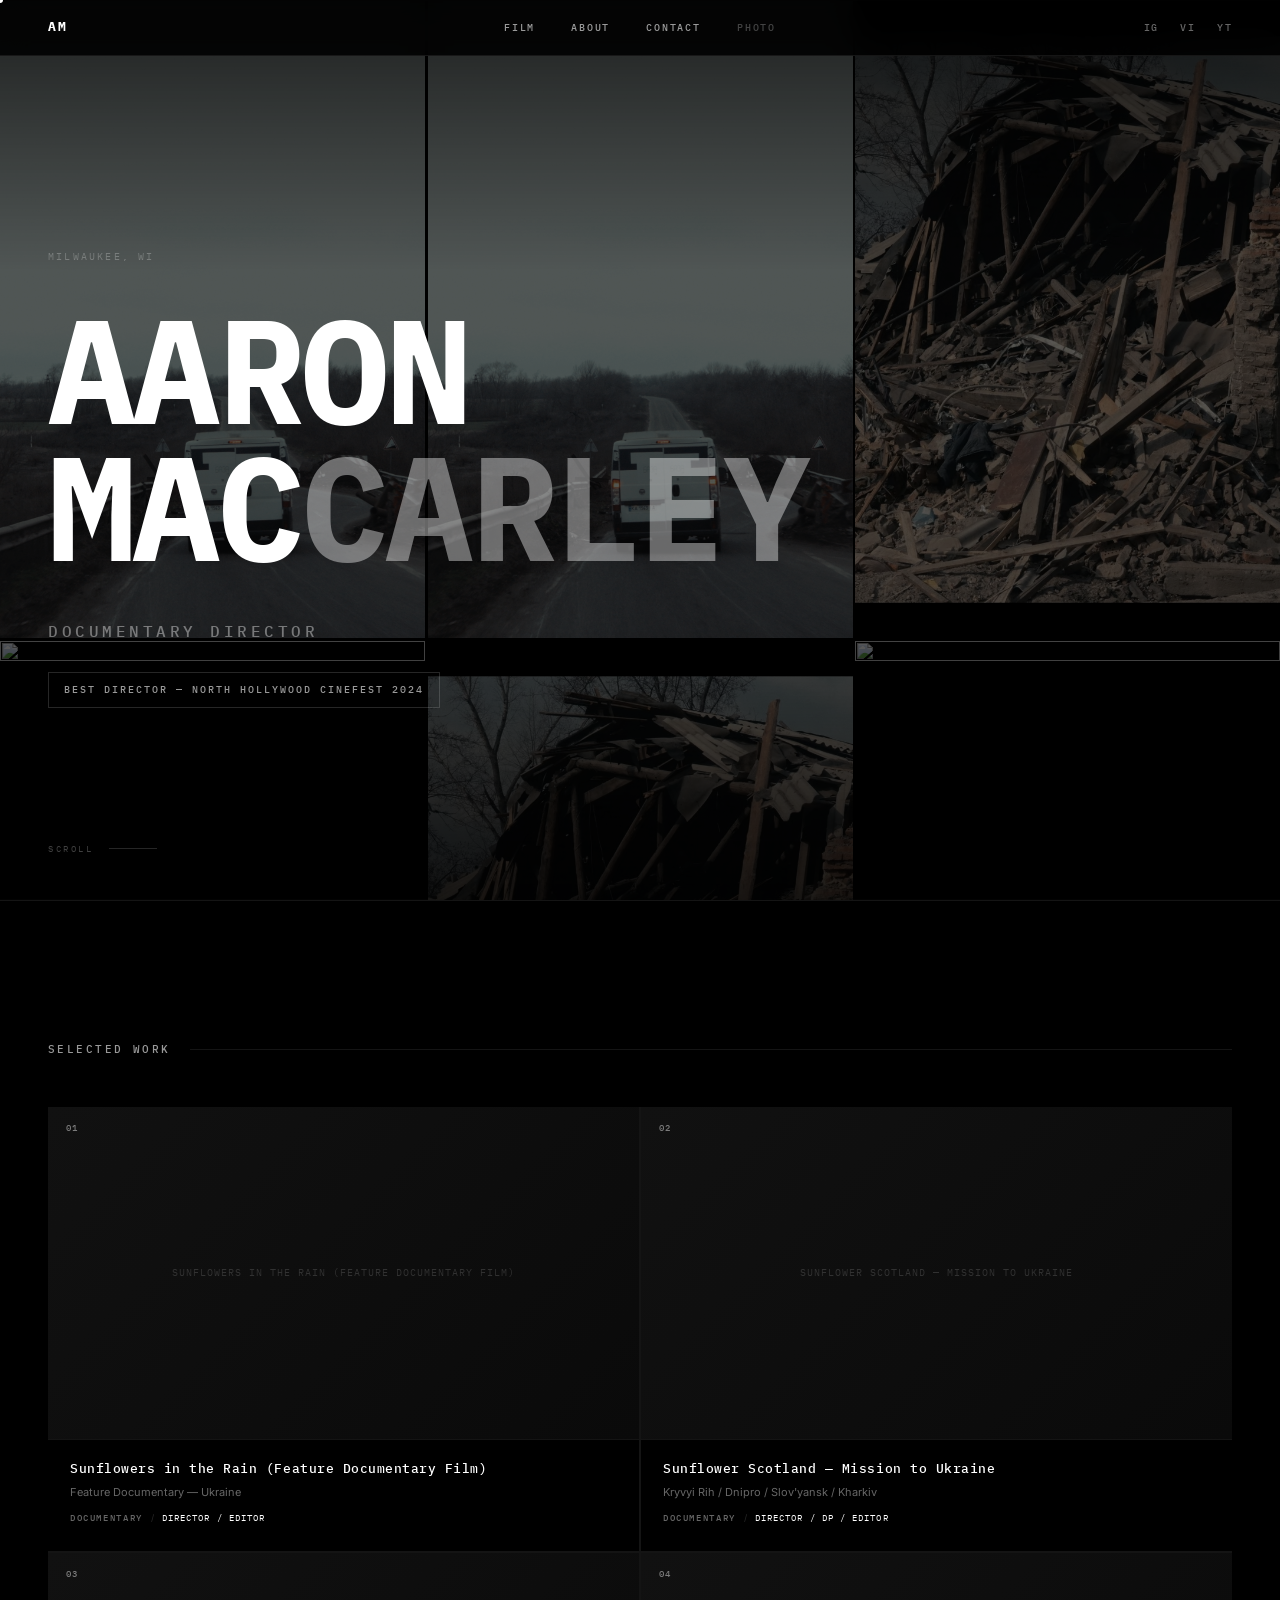
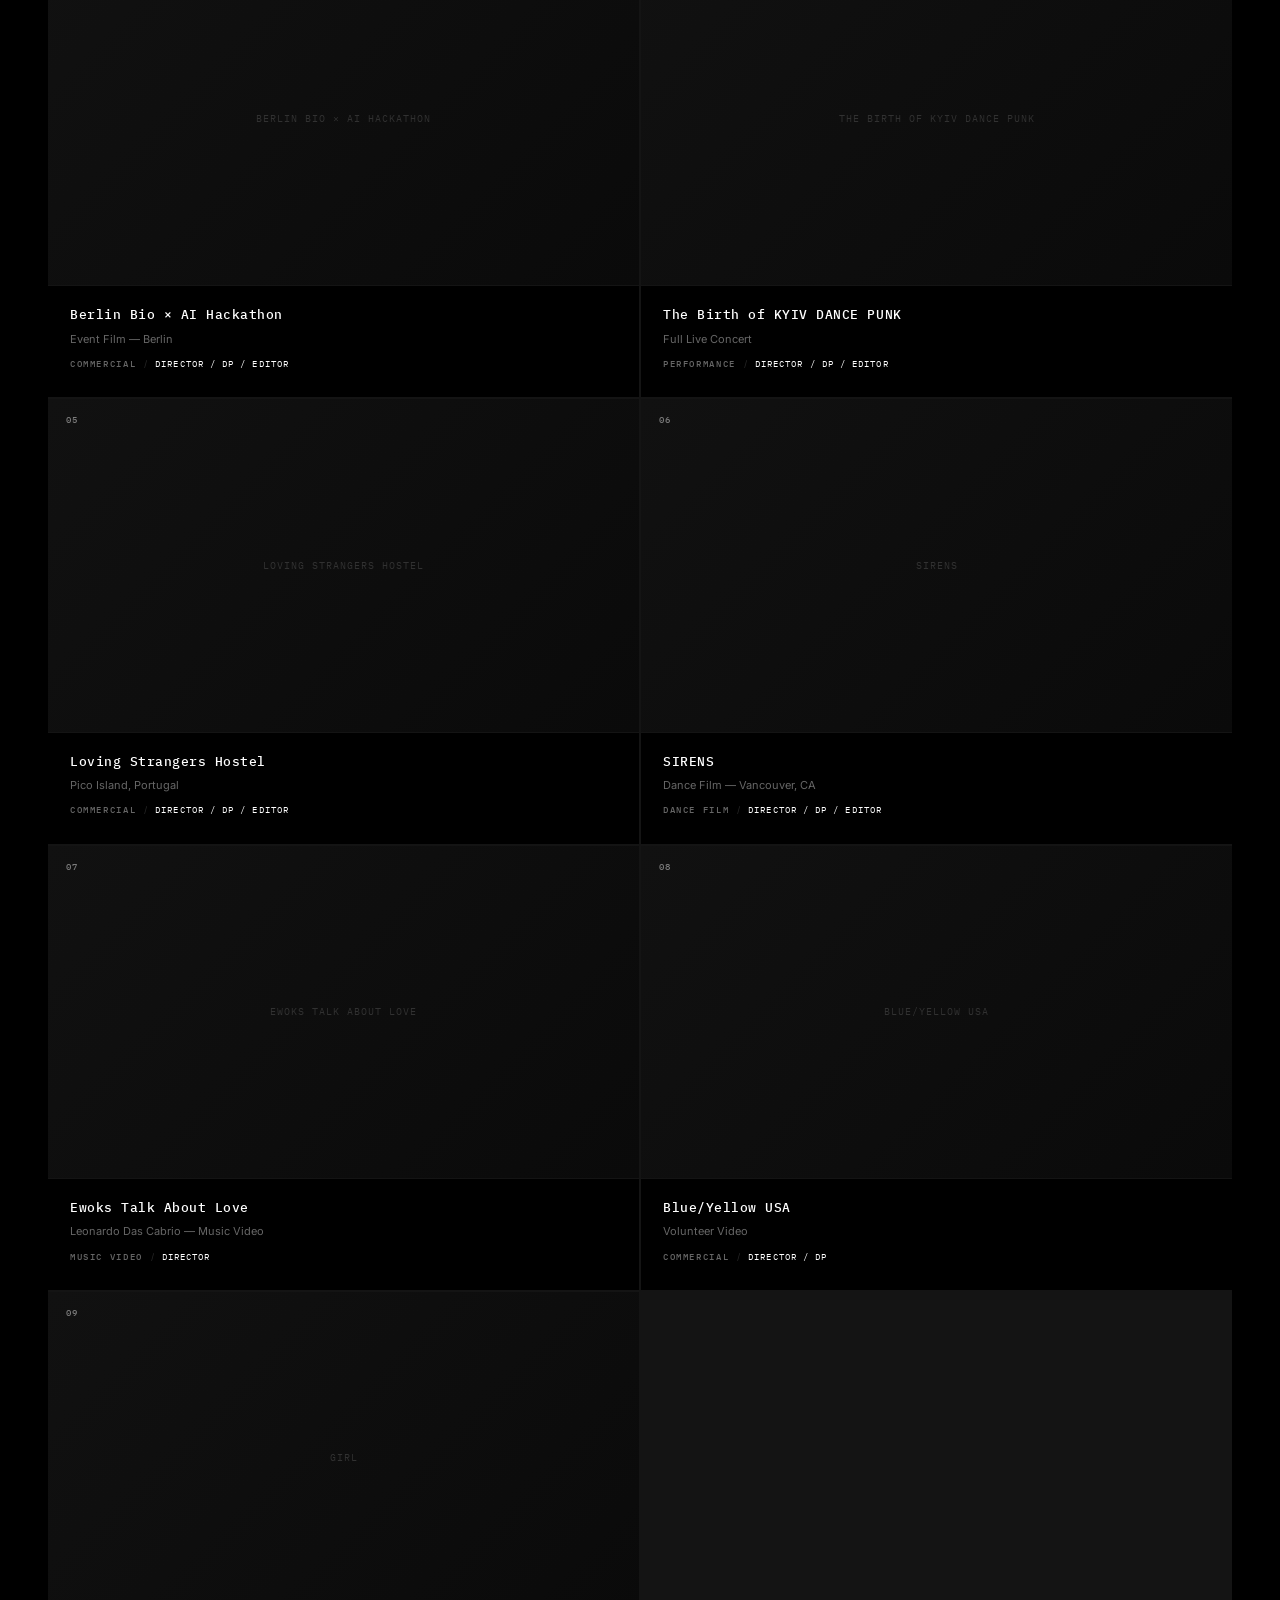
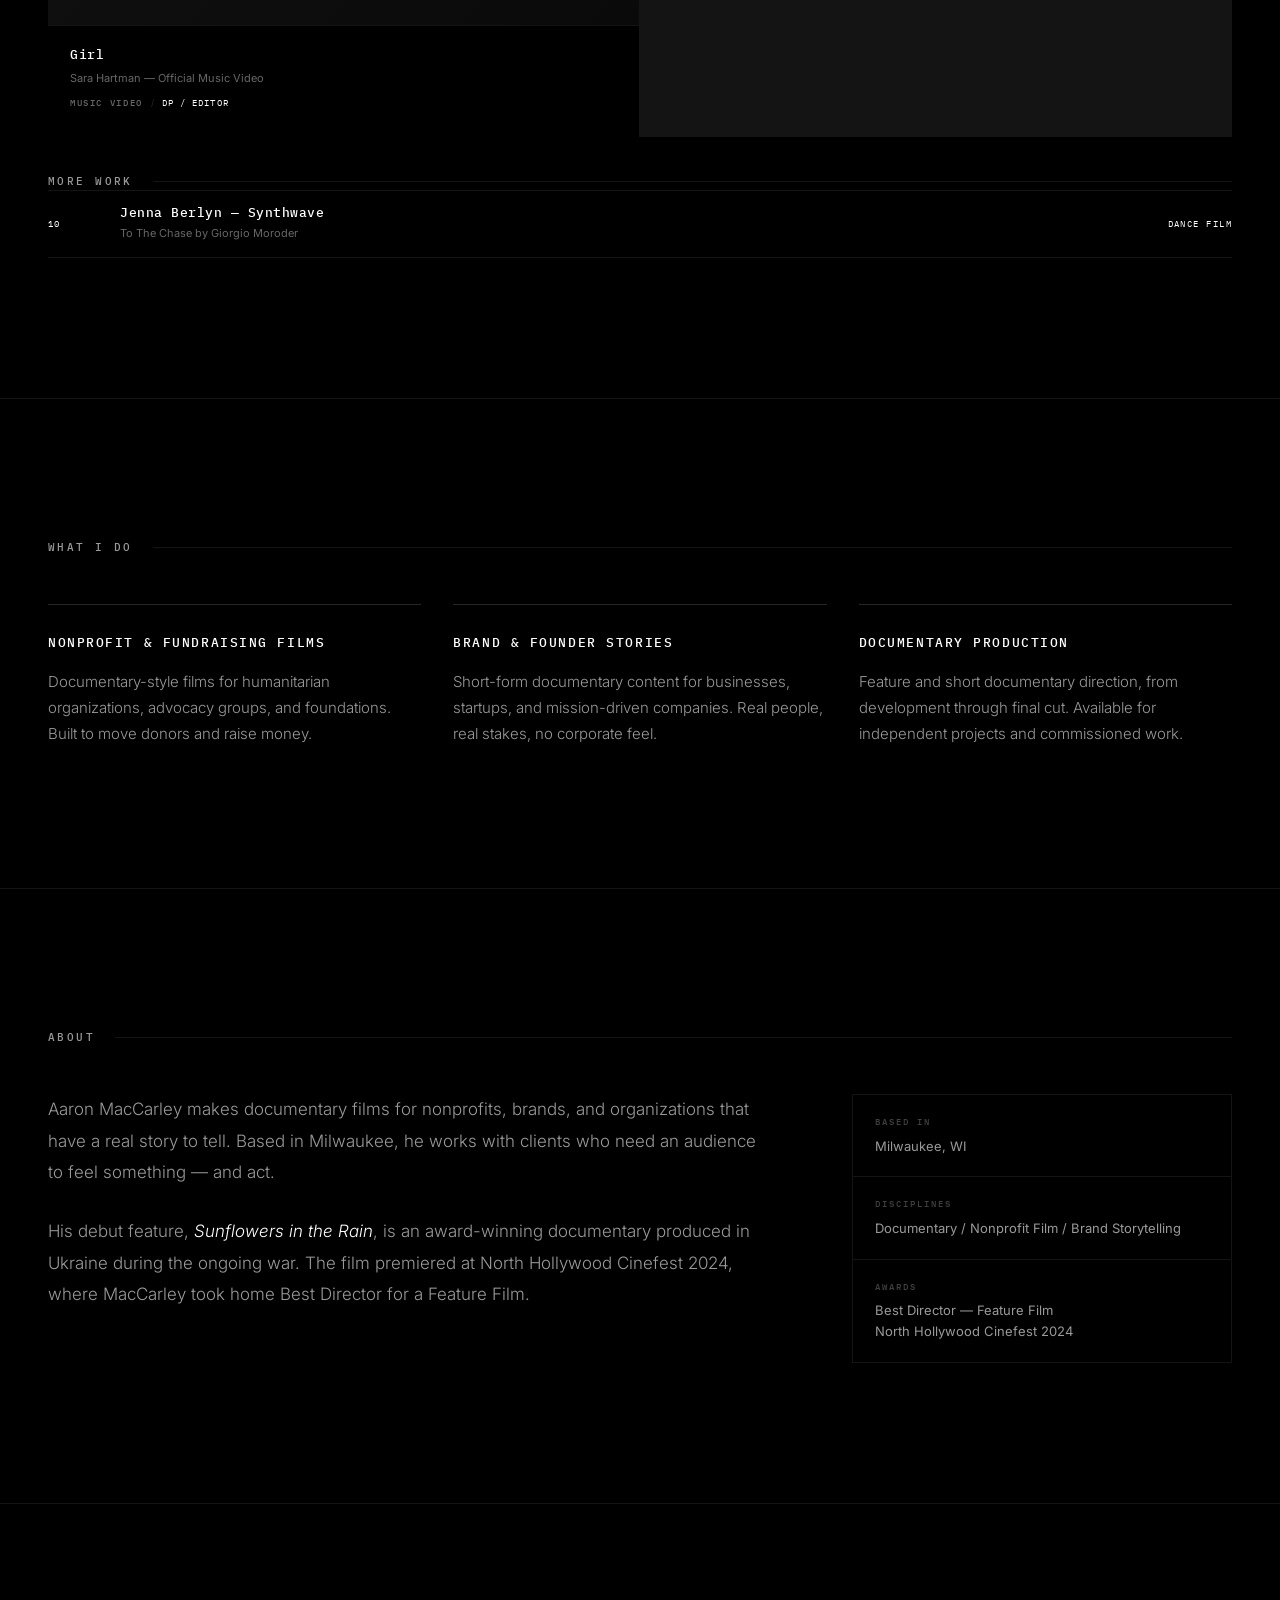
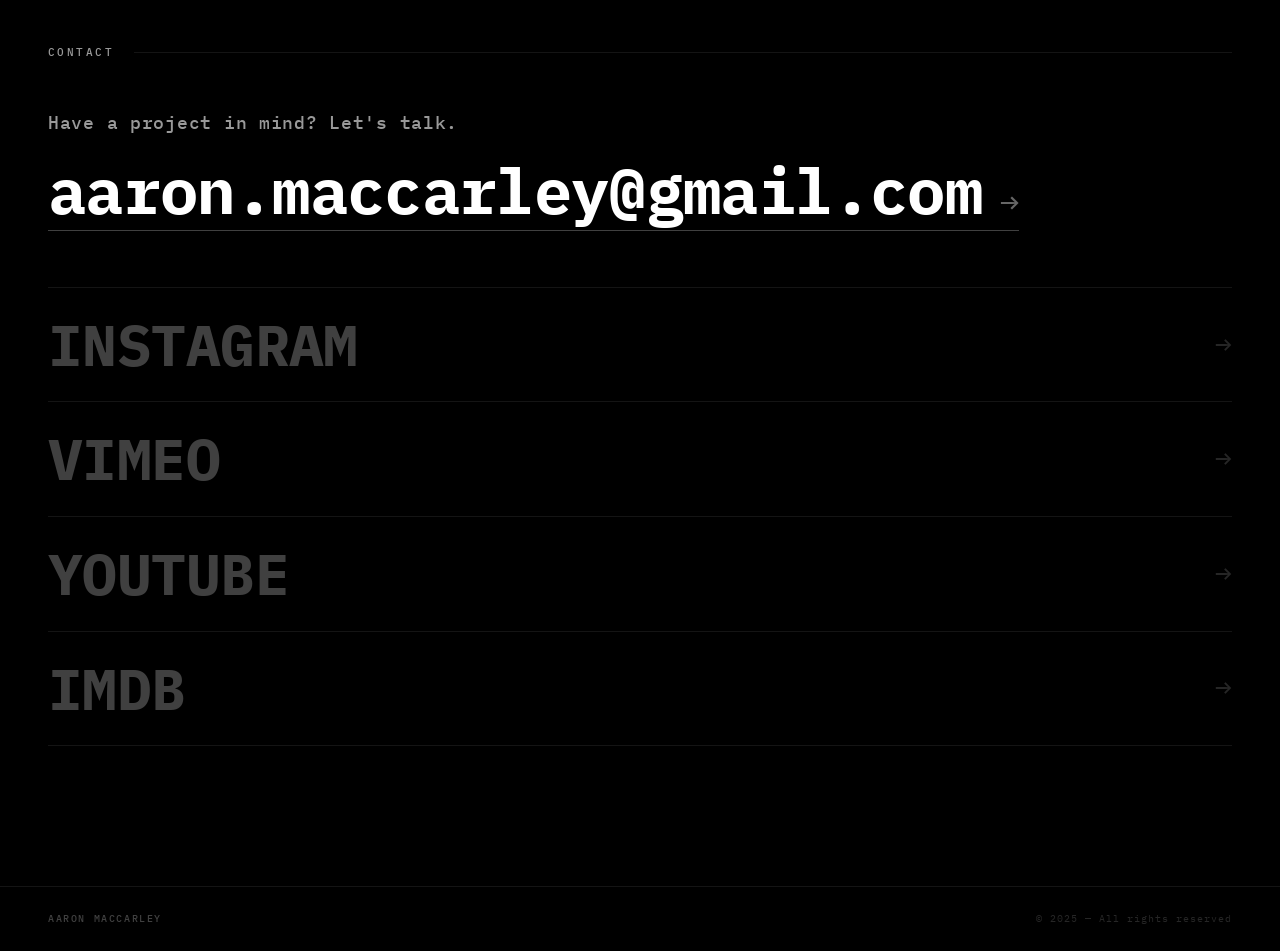
==== commit f27ddee3: "Remove Azov photos from hero, Ukraine only Co-Authored-By: Claude Sonnet 4.6 <noreply@anthropic.com>" ====
--- a/index.html
+++ b/index.html
@@ -64,32 +64,32 @@
             <div class="hero-photos-grid">
                 <div class="photo-col photo-col--up" style="--dur:32s">
                     <img src="Photo%20Portfolio%202026/Ukraine%20Evacuation%20Volunteers/SITRSTILL_BASE%20UA_JPG%20(4).jpg" alt="">
-                    <img src="Photo%20Portfolio%202026/Azov%20International/20250423_A7300680-_AZOV_3k%20JPEG.jpg" alt="">
-                    <img src="Photo%20Portfolio%202026/Ukraine%20Evacuation%20Volunteers/SITRSTILL_BASE%20UA_JPG%20(10).jpg" alt="">
-                    <img src="Photo%20Portfolio%202026/Azov%20International/20250424_A7301273-_AZOV_3k%20JPEG.jpg" alt="">
-                    <img src="Photo%20Portfolio%202026/Ukraine%20Evacuation%20Volunteers/SITRSTILL_BASE%20UA_JPG%20(4).jpg" alt="">
-                    <img src="Photo%20Portfolio%202026/Azov%20International/20250423_A7300680-_AZOV_3k%20JPEG.jpg" alt="">
-                    <img src="Photo%20Portfolio%202026/Ukraine%20Evacuation%20Volunteers/SITRSTILL_BASE%20UA_JPG%20(10).jpg" alt="">
-                    <img src="Photo%20Portfolio%202026/Azov%20International/20250424_A7301273-_AZOV_3k%20JPEG.jpg" alt="">
+                    <img src="Photo%20Portfolio%202026/Ukraine%20Evacuation%20Volunteers/SITRSTILL_BASE%20UA_JPG%20(1).jpg" alt="">
+                    <img src="Photo%20Portfolio%202026/Ukraine%20Evacuation%20Volunteers/SITRSTILL_BASE%20UA_JPG%20(10).jpg" alt="">
+                    <img src="Photo%20Portfolio%202026/Ukraine%20Evacuation%20Volunteers/SITRSTILL_BASE%20UA_JPG%20(6).jpg" alt="">
+                    <img src="Photo%20Portfolio%202026/Ukraine%20Evacuation%20Volunteers/SITRSTILL_BASE%20UA_JPG%20(4).jpg" alt="">
+                    <img src="Photo%20Portfolio%202026/Ukraine%20Evacuation%20Volunteers/SITRSTILL_BASE%20UA_JPG%20(1).jpg" alt="">
+                    <img src="Photo%20Portfolio%202026/Ukraine%20Evacuation%20Volunteers/SITRSTILL_BASE%20UA_JPG%20(10).jpg" alt="">
+                    <img src="Photo%20Portfolio%202026/Ukraine%20Evacuation%20Volunteers/SITRSTILL_BASE%20UA_JPG%20(6).jpg" alt="">
                 </div>
                 <div class="photo-col photo-col--down" style="--dur:40s">
-                    <img src="Photo%20Portfolio%202026/Azov%20International/20250424_A7301106-_AZOV_3k%20JPEG.jpg" alt="">
-                    <img src="Photo%20Portfolio%202026/Ukraine%20Evacuation%20Volunteers/SITRSTILL_BASE%20UA_JPG%20(2).jpg" alt="">
-                    <img src="Photo%20Portfolio%202026/Azov%20International/20250423_A7300974-_AZOV_3k%20JPEG.jpg" alt="">
-                    <img src="Photo%20Portfolio%202026/Ukraine%20Evacuation%20Volunteers/SITRSTILL_BASE%20UA_JPG.jpg" alt="">
-                    <img src="Photo%20Portfolio%202026/Azov%20International/20250424_A7301106-_AZOV_3k%20JPEG.jpg" alt="">
-                    <img src="Photo%20Portfolio%202026/Ukraine%20Evacuation%20Volunteers/SITRSTILL_BASE%20UA_JPG%20(2).jpg" alt="">
-                    <img src="Photo%20Portfolio%202026/Azov%20International/20250423_A7300974-_AZOV_3k%20JPEG.jpg" alt="">
+                    <img src="Photo%20Portfolio%202026/Ukraine%20Evacuation%20Volunteers/SITRSTILL_BASE%20UA_JPG%20(4).jpg" alt="">
+                    <img src="Photo%20Portfolio%202026/Ukraine%20Evacuation%20Volunteers/SITRSTILL_BASE%20UA_JPG%20(2).jpg" alt="">
+                    <img src="Photo%20Portfolio%202026/Ukraine%20Evacuation%20Volunteers/SITRSTILL_BASE%20UA_JPG%20(10).jpg" alt="">
+                    <img src="Photo%20Portfolio%202026/Ukraine%20Evacuation%20Volunteers/SITRSTILL_BASE%20UA_JPG.jpg" alt="">
+                    <img src="Photo%20Portfolio%202026/Ukraine%20Evacuation%20Volunteers/SITRSTILL_BASE%20UA_JPG%20(4).jpg" alt="">
+                    <img src="Photo%20Portfolio%202026/Ukraine%20Evacuation%20Volunteers/SITRSTILL_BASE%20UA_JPG%20(2).jpg" alt="">
+                    <img src="Photo%20Portfolio%202026/Ukraine%20Evacuation%20Volunteers/SITRSTILL_BASE%20UA_JPG%20(10).jpg" alt="">
                     <img src="Photo%20Portfolio%202026/Ukraine%20Evacuation%20Volunteers/SITRSTILL_BASE%20UA_JPG.jpg" alt="">
                 </div>
                 <div class="photo-col photo-col--up" style="--dur:27s">
-                    <img src="Photo%20Portfolio%202026/Azov%20International/20250423_A7300672-_AZOV_3k%20JPEG.jpg" alt="">
-                    <img src="Photo%20Portfolio%202026/Ukraine%20Evacuation%20Volunteers/SITRSTILL_BASE%20UA_JPG%20(6).jpg" alt="">
-                    <img src="Photo%20Portfolio%202026/Azov%20International/20250424_A7301101-_AZOV_3k%20JPEG.jpg" alt="">
-                    <img src="Photo%20Portfolio%202026/Ukraine%20Evacuation%20Volunteers/SITRSTILL_BASE%20UA_JPG%20(1).jpg" alt="">
-                    <img src="Photo%20Portfolio%202026/Azov%20International/20250423_A7300672-_AZOV_3k%20JPEG.jpg" alt="">
-                    <img src="Photo%20Portfolio%202026/Ukraine%20Evacuation%20Volunteers/SITRSTILL_BASE%20UA_JPG%20(6).jpg" alt="">
-                    <img src="Photo%20Portfolio%202026/Azov%20International/20250424_A7301101-_AZOV_3k%20JPEG.jpg" alt="">
+                    <img src="Photo%20Portfolio%202026/Ukraine%20Evacuation%20Volunteers/SITRSTILL_BASE%20UA_JPG%20(2).jpg" alt="">
+                    <img src="Photo%20Portfolio%202026/Ukraine%20Evacuation%20Volunteers/SITRSTILL_BASE%20UA_JPG%20(6).jpg" alt="">
+                    <img src="Photo%20Portfolio%202026/Ukraine%20Evacuation%20Volunteers/SITRSTILL_BASE%20UA_JPG.jpg" alt="">
+                    <img src="Photo%20Portfolio%202026/Ukraine%20Evacuation%20Volunteers/SITRSTILL_BASE%20UA_JPG%20(1).jpg" alt="">
+                    <img src="Photo%20Portfolio%202026/Ukraine%20Evacuation%20Volunteers/SITRSTILL_BASE%20UA_JPG%20(2).jpg" alt="">
+                    <img src="Photo%20Portfolio%202026/Ukraine%20Evacuation%20Volunteers/SITRSTILL_BASE%20UA_JPG%20(6).jpg" alt="">
+                    <img src="Photo%20Portfolio%202026/Ukraine%20Evacuation%20Volunteers/SITRSTILL_BASE%20UA_JPG.jpg" alt="">
                     <img src="Photo%20Portfolio%202026/Ukraine%20Evacuation%20Volunteers/SITRSTILL_BASE%20UA_JPG%20(1).jpg" alt="">
                 </div>
             </div>
--- a/style.css
+++ b/style.css
@@ -456,15 +456,15 @@
     display: flex;
     align-items: center;
     gap: 20px;
-    margin-bottom: 72px;
+    margin-bottom: 48px;
 }
 
 .section-label {
     font-family: var(--mono);
-    font-size: 9px;
-    font-weight: 500;
-    letter-spacing: 0.28em;
-    color: var(--w25);
+    font-size: 11px;
+    font-weight: 500;
+    letter-spacing: 0.22em;
+    color: var(--w60);
     text-transform: uppercase;
     white-space: nowrap;
 }
@@ -639,7 +639,7 @@
     display: flex;
     align-items: center;
     gap: 20px;
-    margin-top: 64px;
+    margin-top: 36px;
 }
 
 .overflow-header::after {
@@ -662,7 +662,7 @@
     grid-template-columns: 48px 1fr 160px;
     align-items: center;
     gap: 24px;
-    padding: 22px 0;
+    padding: 14px 0;
     border-bottom: 1px solid var(--border);
     transition: opacity 0.25s;
 }
@@ -769,7 +769,7 @@
 .services-grid {
     display: grid;
     grid-template-columns: repeat(3, 1fr);
-    gap: 48px;
+    gap: 32px;
 }
 
 .service-item {
